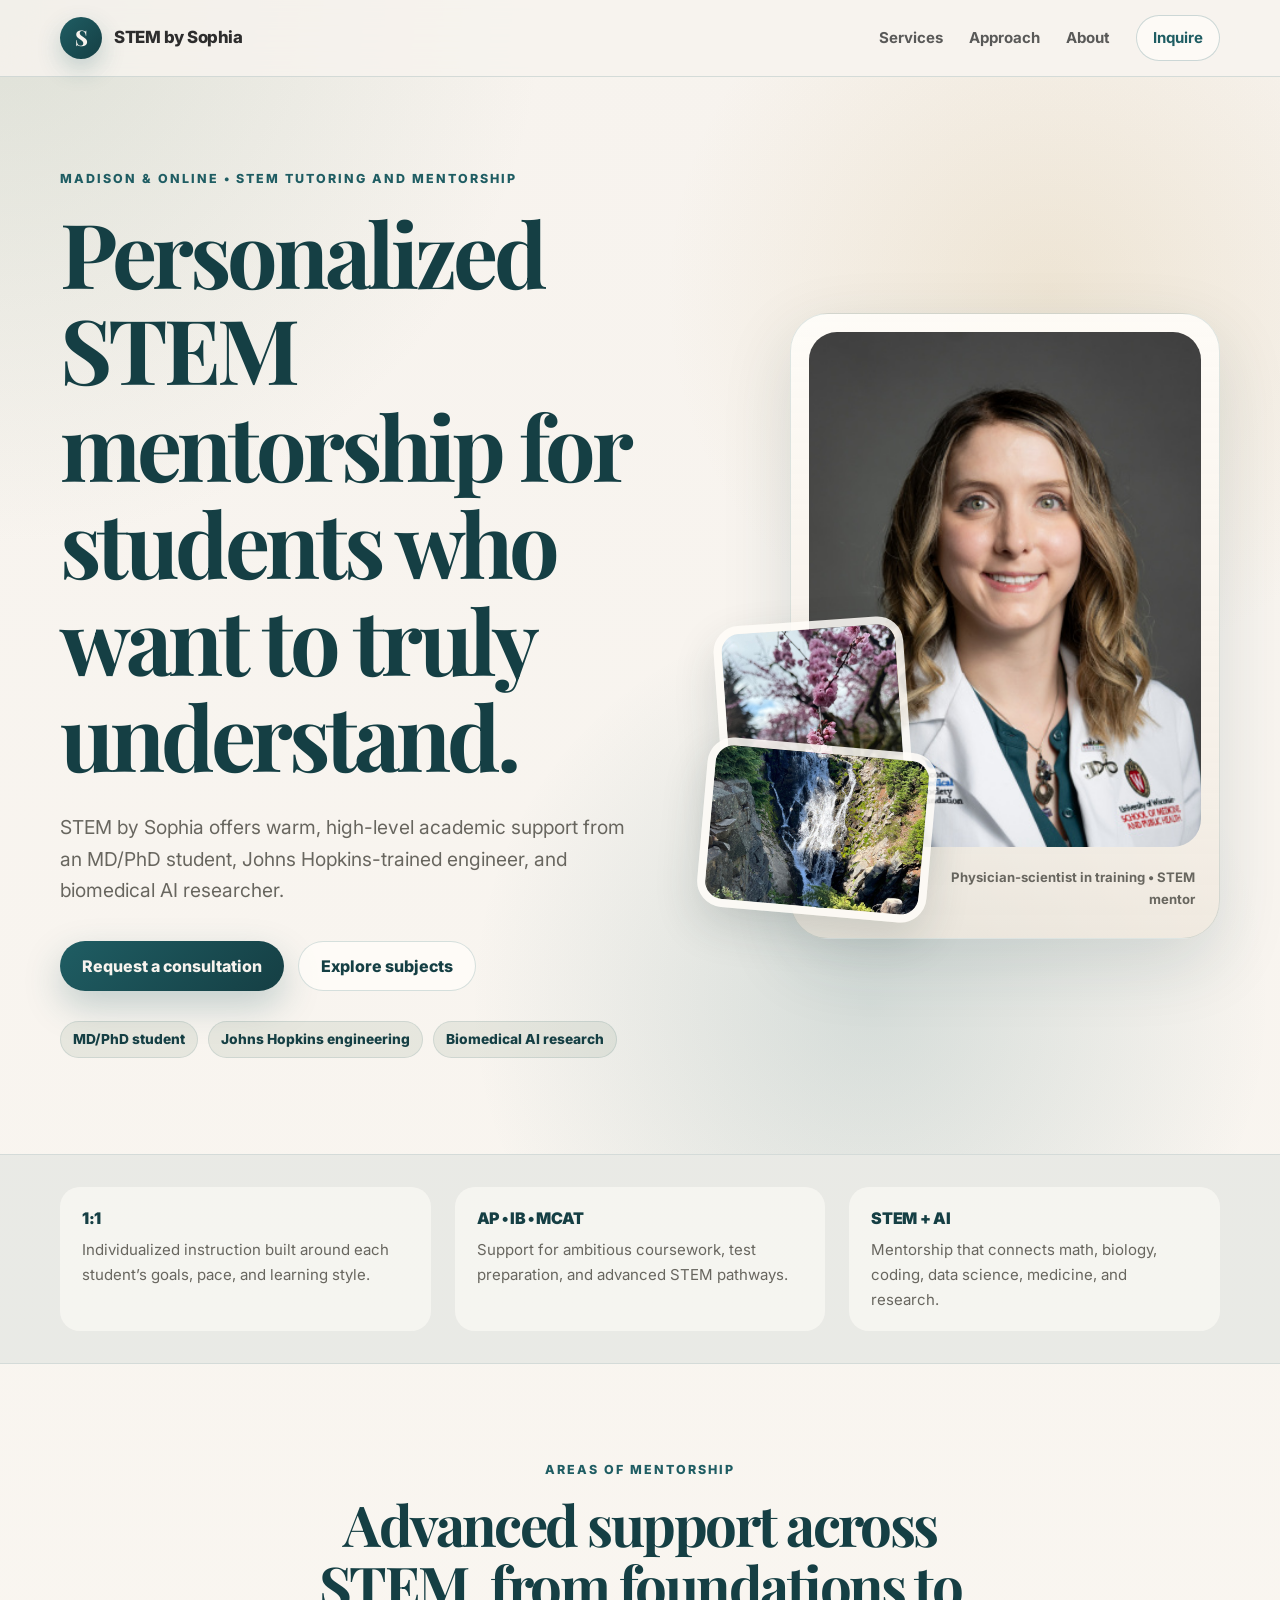
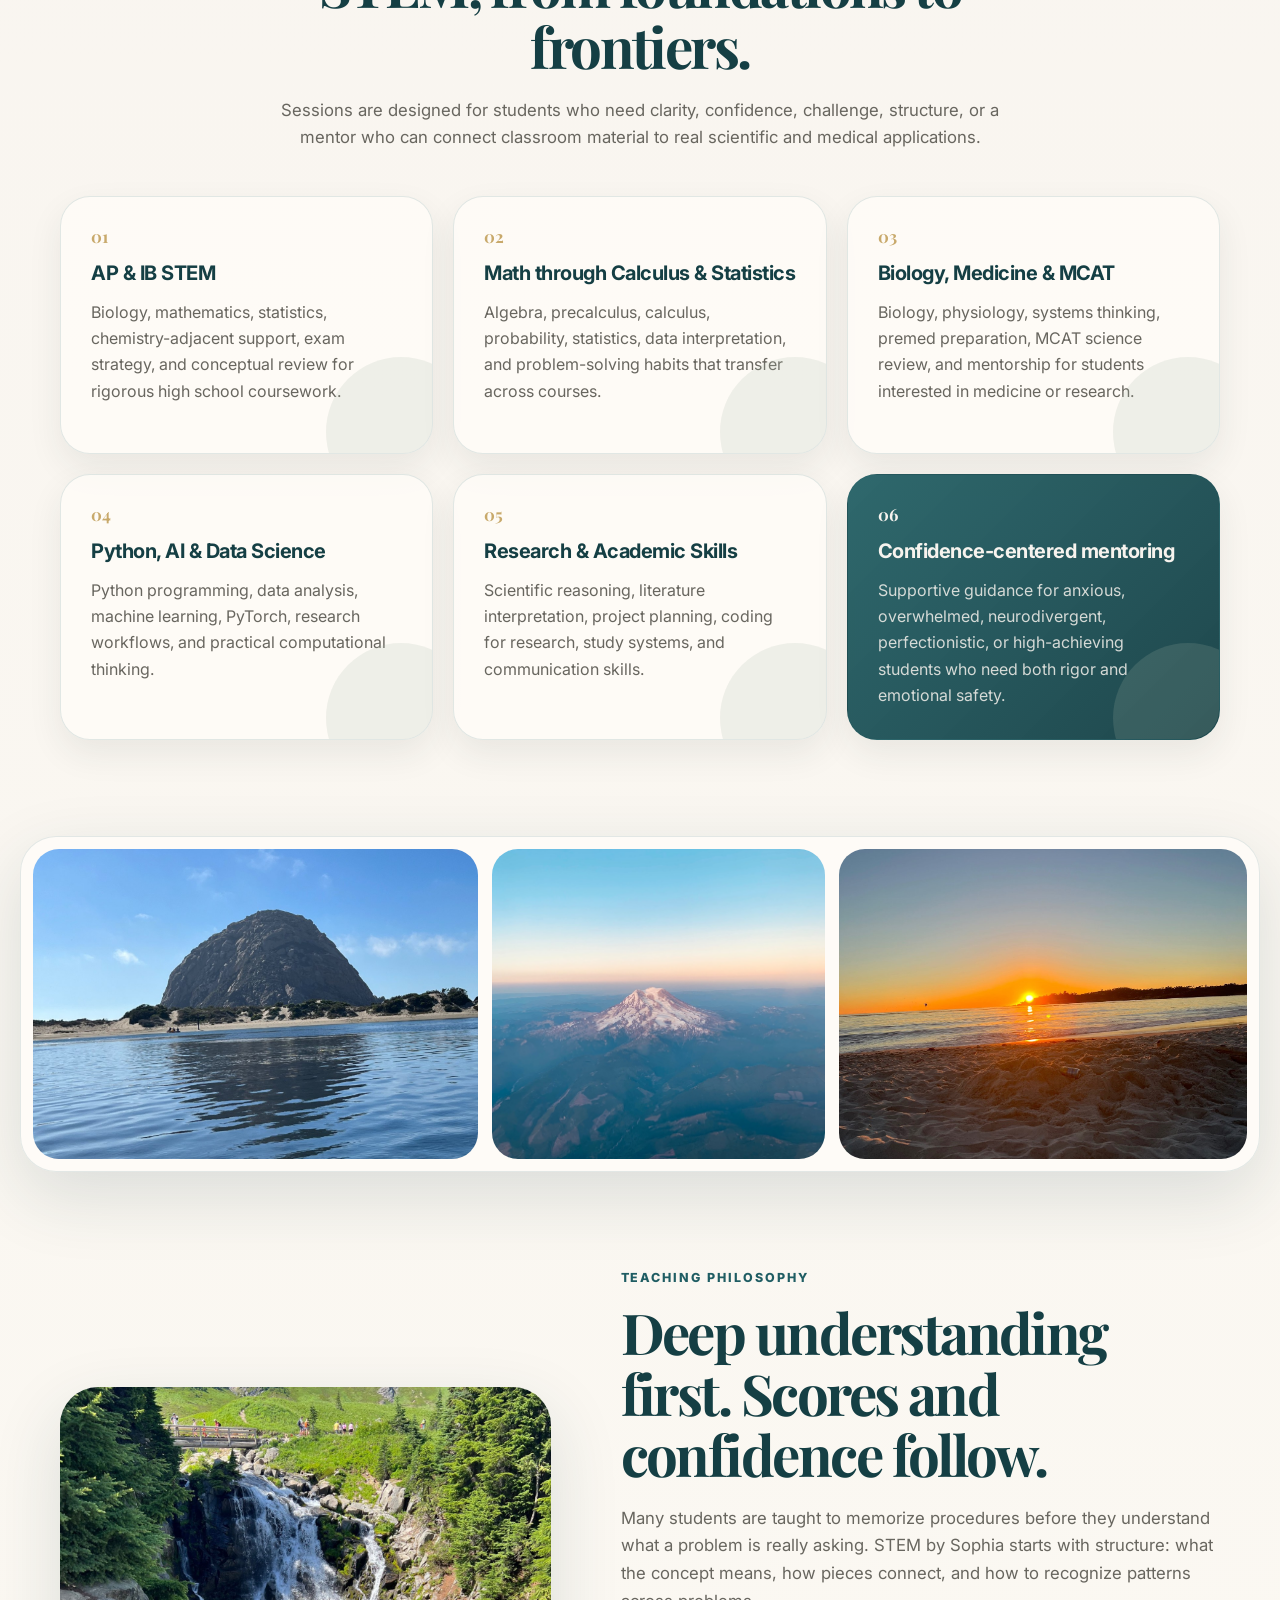
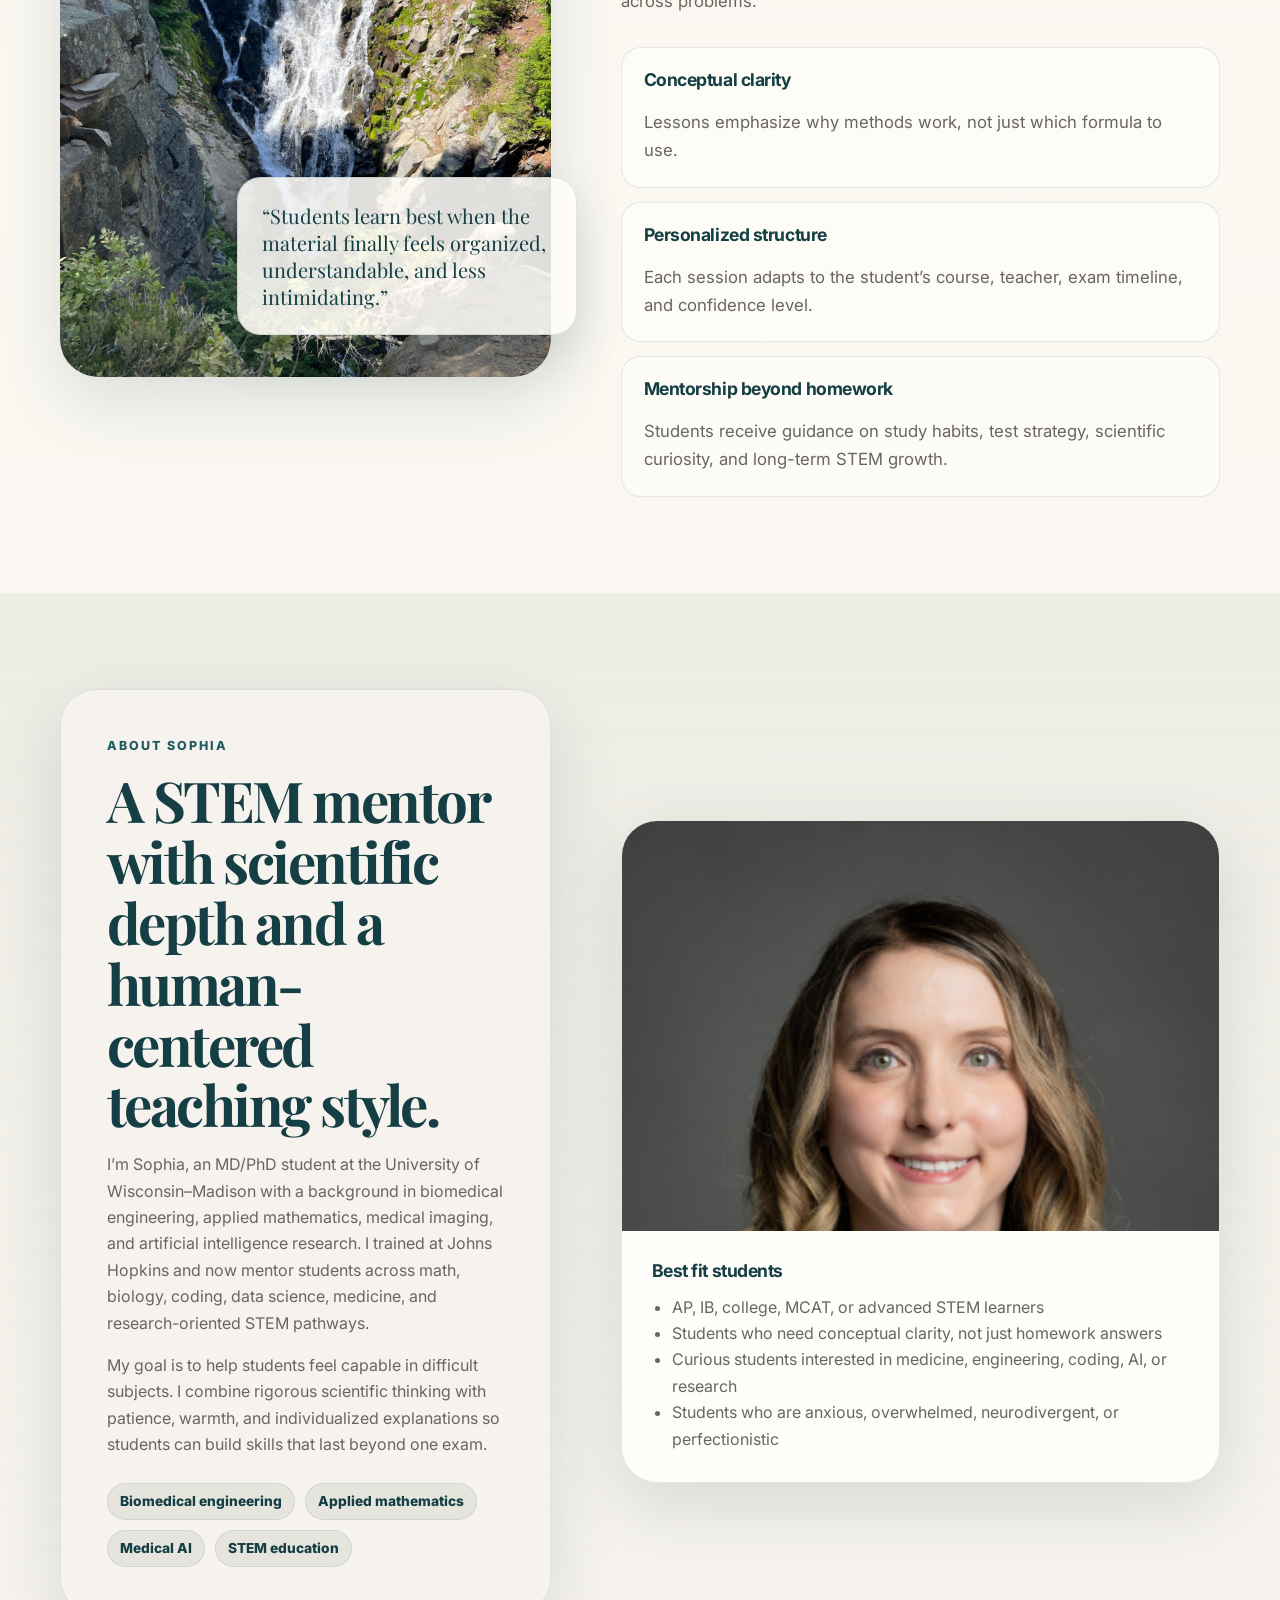
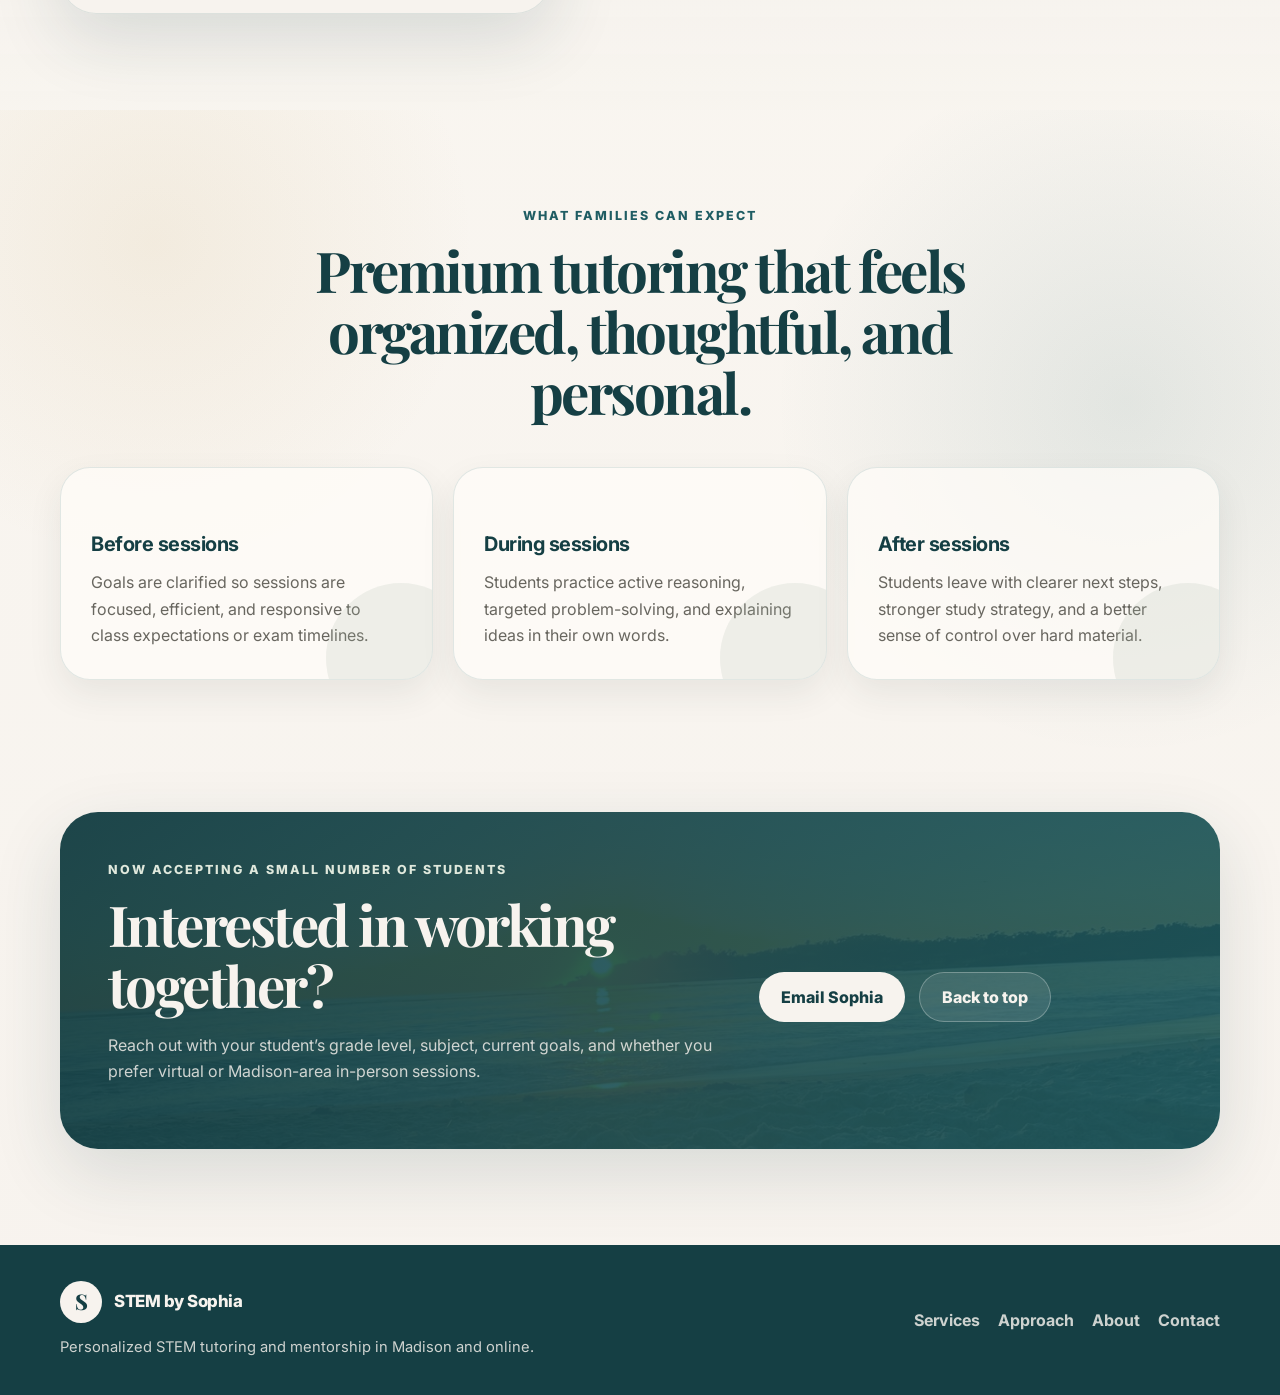
==== index.html @ 57b25c8a "Add new index and style.css" ====
<!DOCTYPE html>
<html lang="en">
<head>
  <meta charset="UTF-8" />
  <meta name="viewport" content="width=device-width, initial-scale=1.0" />
  <meta name="description" content="STEM by Sophia offers personalized STEM tutoring and mentorship in Madison and online from an MD/PhD student and biomedical AI researcher." />
  <meta name="keywords" content="STEM tutoring Madison, AP Biology tutor, AP Calculus tutor, IB tutor, MCAT tutor, Python tutor, AI tutoring, data science tutor, STEM mentorship" />
  <meta name="author" content="Sophia Doerr" />
  <meta property="og:title" content="STEM by Sophia | Personalized STEM Tutoring & Mentorship" />
  <meta property="og:description" content="Elite, warm, personalized STEM mentorship from an MD/PhD student and biomedical AI researcher." />
  <meta property="og:type" content="website" />
  <meta property="og:image" content="images/sophia-whitecoat.jpg" />
  <title>STEM by Sophia | Personalized STEM Tutoring & Mentorship</title>
  <link rel="preconnect" href="https://fonts.googleapis.com">
  <link rel="preconnect" href="https://fonts.gstatic.com" crossorigin>
  <link href="https://fonts.googleapis.com/css2?family=Inter:wght@400;500;600;700;800&family=Playfair+Display:wght@600;700&display=swap" rel="stylesheet">
  <link rel="stylesheet" href="style.css" />
</head>
<body>
  <header class="site-header" id="top">
    <nav class="nav container" aria-label="Primary navigation">
      <a class="brand" href="#top" aria-label="STEM by Sophia home">
        <span class="brand-mark">S</span>
        <span class="brand-text">STEM by Sophia</span>
      </a>
      <div class="nav-links">
        <a href="#mentorship">Services</a>
        <a href="#approach">Approach</a>
        <a href="#about">About</a>
        <a href="#contact" class="nav-cta">Inquire</a>
      </div>
    </nav>
  </header>

  <main>
    <section class="hero section-padding">
      <div class="hero-bg" aria-hidden="true"></div>
      <div class="container hero-grid">
        <div class="hero-copy">
          <p class="eyebrow">Madison & Online • STEM tutoring and mentorship</p>
          <h1>Personalized STEM mentorship for students who want to truly understand.</h1>
          <p class="hero-lede">
            STEM by Sophia offers warm, high-level academic support from an MD/PhD student, Johns Hopkins-trained engineer, and biomedical AI researcher.
          </p>
          <div class="hero-actions">
            <a class="button button-primary" href="#contact">Request a consultation</a>
            <a class="button button-secondary" href="#mentorship">Explore subjects</a>
          </div>
          <div class="credential-strip" aria-label="Key credentials">
            <span>MD/PhD student</span>
            <span>Johns Hopkins engineering</span>
            <span>Biomedical AI research</span>
          </div>
        </div>

        <div class="hero-visual" aria-label="Sophia Doerr professional portrait and nature imagery">
          <div class="portrait-card">
            <img src="images/sophia-whitecoat.jpg" alt="Sophia Doerr in a white coat" class="portrait" />
            <div class="portrait-caption">
              <strong>Sophia Doerr</strong>
              <span>Physician-scientist in training • STEM mentor</span>
            </div>
          </div>
          <div class="floating-photo photo-one">
            <img src="images/nature-cherry-blossom.jpg" alt="Cherry blossoms against a soft sky" />
          </div>
          <div class="floating-photo photo-two">
            <img src="images/nature-waterfall.jpg" alt="A waterfall in a green landscape" />
          </div>
        </div>
      </div>
    </section>

    <section class="trust-bar">
      <div class="container trust-grid">
        <div>
          <span class="trust-number">1:1</span>
          <p>Individualized instruction built around each student’s goals, pace, and learning style.</p>
        </div>
        <div>
          <span class="trust-number">AP • IB • MCAT</span>
          <p>Support for ambitious coursework, test preparation, and advanced STEM pathways.</p>
        </div>
        <div>
          <span class="trust-number">STEM + AI</span>
          <p>Mentorship that connects math, biology, coding, data science, medicine, and research.</p>
        </div>
      </div>
    </section>

    <section class="section-padding" id="mentorship">
      <div class="container">
        <div class="section-heading centered">
          <p class="eyebrow">Areas of mentorship</p>
          <h2>Advanced support across STEM, from foundations to frontiers.</h2>
          <p>
            Sessions are designed for students who need clarity, confidence, challenge, structure, or a mentor who can connect classroom material to real scientific and medical applications.
          </p>
        </div>

        <div class="card-grid services-grid">
          <article class="service-card">
            <span class="card-icon">01</span>
            <h3>AP & IB STEM</h3>
            <p>Biology, mathematics, statistics, chemistry-adjacent support, exam strategy, and conceptual review for rigorous high school coursework.</p>
          </article>
          <article class="service-card">
            <span class="card-icon">02</span>
            <h3>Math through Calculus & Statistics</h3>
            <p>Algebra, precalculus, calculus, probability, statistics, data interpretation, and problem-solving habits that transfer across courses.</p>
          </article>
          <article class="service-card">
            <span class="card-icon">03</span>
            <h3>Biology, Medicine & MCAT</h3>
            <p>Biology, physiology, systems thinking, premed preparation, MCAT science review, and mentorship for students interested in medicine or research.</p>
          </article>
          <article class="service-card">
            <span class="card-icon">04</span>
            <h3>Python, AI & Data Science</h3>
            <p>Python programming, data analysis, machine learning, PyTorch, research workflows, and practical computational thinking.</p>
          </article>
          <article class="service-card">
            <span class="card-icon">05</span>
            <h3>Research & Academic Skills</h3>
            <p>Scientific reasoning, literature interpretation, project planning, coding for research, study systems, and communication skills.</p>
          </article>
          <article class="service-card accent-card">
            <span class="card-icon">06</span>
            <h3>Confidence-centered mentoring</h3>
            <p>Supportive guidance for anxious, overwhelmed, neurodivergent, perfectionistic, or high-achieving students who need both rigor and emotional safety.</p>
          </article>
        </div>
      </div>
    </section>

    <section class="image-band" aria-label="Nature photography by Sophia">
      <img src="images/nature-morro-rock.jpg" alt="Morro Rock and coastline" />
      <img src="images/nature-rainier-aerial.jpg" alt="Aerial view of Mount Rainier" />
      <img src="images/nature-beach-sunset.jpg" alt="Beach sunset with waves" />
    </section>

    <section class="section-padding approach-section" id="approach">
      <div class="container split-grid">
        <div class="media-panel">
          <img src="images/nature-waterfall.jpg" alt="Waterfall surrounded by greenery" />
          <div class="quote-card">
            <p>“Students learn best when the material finally feels organized, understandable, and less intimidating.”</p>
          </div>
        </div>

        <div class="section-heading">
          <p class="eyebrow">Teaching philosophy</p>
          <h2>Deep understanding first. Scores and confidence follow.</h2>
          <p>
            Many students are taught to memorize procedures before they understand what a problem is really asking. STEM by Sophia starts with structure: what the concept means, how pieces connect, and how to recognize patterns across problems.
          </p>
          <div class="feature-list">
            <div class="feature-item">
              <h3>Conceptual clarity</h3>
              <p>Lessons emphasize why methods work, not just which formula to use.</p>
            </div>
            <div class="feature-item">
              <h3>Personalized structure</h3>
              <p>Each session adapts to the student’s course, teacher, exam timeline, and confidence level.</p>
            </div>
            <div class="feature-item">
              <h3>Mentorship beyond homework</h3>
              <p>Students receive guidance on study habits, test strategy, scientific curiosity, and long-term STEM growth.</p>
            </div>
          </div>
        </div>
      </div>
    </section>

    <section class="section-padding about-section" id="about">
      <div class="container about-grid">
        <div class="about-copy">
          <p class="eyebrow">About Sophia</p>
          <h2>A STEM mentor with scientific depth and a human-centered teaching style.</h2>
          <p>
            I’m Sophia, an MD/PhD student at the University of Wisconsin–Madison with a background in biomedical engineering, applied mathematics, medical imaging, and artificial intelligence research. I trained at Johns Hopkins and now mentor students across math, biology, coding, data science, medicine, and research-oriented STEM pathways.
          </p>
          <p>
            My goal is to help students feel capable in difficult subjects. I combine rigorous scientific thinking with patience, warmth, and individualized explanations so students can build skills that last beyond one exam.
          </p>
          <div class="about-badges">
            <span>Biomedical engineering</span>
            <span>Applied mathematics</span>
            <span>Medical AI</span>
            <span>STEM education</span>
          </div>
        </div>
        <div class="about-card">
          <img src="images/sophia-whitecoat.jpg" alt="Sophia Doerr professional headshot" />
          <div class="about-card-content">
            <h3>Best fit students</h3>
            <ul>
              <li>AP, IB, college, MCAT, or advanced STEM learners</li>
              <li>Students who need conceptual clarity, not just homework answers</li>
              <li>Curious students interested in medicine, engineering, coding, AI, or research</li>
              <li>Students who are anxious, overwhelmed, neurodivergent, or perfectionistic</li>
            </ul>
          </div>
        </div>
      </div>
    </section>

    <section class="section-padding testimonials-section">
      <div class="container">
        <div class="section-heading centered">
          <p class="eyebrow">What families can expect</p>
          <h2>Premium tutoring that feels organized, thoughtful, and personal.</h2>
        </div>
        <div class="expectation-grid">
          <div class="expectation-card">
            <h3>Before sessions</h3>
            <p>Goals are clarified so sessions are focused, efficient, and responsive to class expectations or exam timelines.</p>
          </div>
          <div class="expectation-card">
            <h3>During sessions</h3>
            <p>Students practice active reasoning, targeted problem-solving, and explaining ideas in their own words.</p>
          </div>
          <div class="expectation-card">
            <h3>After sessions</h3>
            <p>Students leave with clearer next steps, stronger study strategy, and a better sense of control over hard material.</p>
          </div>
        </div>
      </div>
    </section>

    <section class="cta-section" id="contact">
      <div class="container cta-card">
        <div>
          <p class="eyebrow">Now accepting a small number of students</p>
          <h2>Interested in working together?</h2>
          <p>
            Reach out with your student’s grade level, subject, current goals, and whether you prefer virtual or Madison-area in-person sessions.
          </p>
        </div>
        <div class="cta-actions">
          <a class="button button-primary" href="mailto:sophia@doerr.us?subject=Tutoring%20Inquiry%20for%20STEM%20by%20Sophia&body=Hi%20Sophia%2C%0A%0AI%27m%20interested%20in%20tutoring%20or%20mentorship.%20Here%20is%20some%20information%20about%20the%20student%3A%0A%0AGrade%20level%3A%0ASubjects%3A%0AGoals%3A%0AVirtual%20or%20in-person%3A%0A%0AThank%20you!">Email Sophia</a>
          <a class="button button-secondary" href="#top">Back to top</a>
        </div>
      </div>
    </section>
  </main>

  <footer class="site-footer">
    <div class="container footer-grid">
      <div>
        <a class="brand footer-brand" href="#top">
          <span class="brand-mark">S</span>
          <span class="brand-text">STEM by Sophia</span>
        </a>
        <p>Personalized STEM tutoring and mentorship in Madison and online.</p>
      </div>
      <div class="footer-links">
        <a href="#mentorship">Services</a>
        <a href="#approach">Approach</a>
        <a href="#about">About</a>
        <a href="mailto:sophia@doerr.us">Contact</a>
      </div>
    </div>
  </footer>
</body>
</html>
---- style.css ----
:root {
  --cream: #f7f3ee;
  --cream-deep: #efe7dc;
  --teal: #1f5d63;
  --teal-dark: #153f44;
  --sage: #a7b8a5;
  --sage-light: #dfe8dc;
  --gold: #c8a96b;
  --charcoal: #2d2d2d;
  --muted: #68665f;
  --white: #fffdf9;
  --line: rgba(31, 93, 99, 0.16);
  --shadow: 0 24px 70px rgba(31, 64, 68, 0.14);
  --radius-lg: 30px;
  --radius-md: 20px;
  --radius-sm: 14px;
  --container: 1160px;
}

* {
  box-sizing: border-box;
}

html {
  scroll-behavior: smooth;
}

body {
  margin: 0;
  font-family: "Inter", system-ui, -apple-system, BlinkMacSystemFont, "Segoe UI", sans-serif;
  color: var(--charcoal);
  background:
    radial-gradient(circle at top left, rgba(167, 184, 165, 0.32), transparent 34rem),
    linear-gradient(180deg, var(--cream) 0%, #fbf8f2 54%, var(--cream) 100%);
  line-height: 1.65;
}

img {
  display: block;
  max-width: 100%;
}

a {
  color: inherit;
  text-decoration: none;
}

.container {
  width: min(var(--container), calc(100% - 40px));
  margin: 0 auto;
}

.section-padding {
  padding: 96px 0;
}

.site-header {
  position: sticky;
  top: 0;
  z-index: 100;
  backdrop-filter: blur(18px);
  background: rgba(247, 243, 238, 0.82);
  border-bottom: 1px solid var(--line);
}

.nav {
  display: flex;
  align-items: center;
  justify-content: space-between;
  min-height: 76px;
  gap: 24px;
}

.brand {
  display: inline-flex;
  align-items: center;
  gap: 12px;
  font-weight: 800;
  letter-spacing: -0.03em;
}

.brand-mark {
  display: grid;
  place-items: center;
  width: 42px;
  height: 42px;
  border-radius: 50%;
  color: var(--cream);
  background: linear-gradient(135deg, var(--teal), var(--teal-dark));
  font-family: "Playfair Display", serif;
  font-size: 1.35rem;
  box-shadow: 0 10px 24px rgba(31, 93, 99, 0.24);
}

.brand-text {
  font-size: 1.05rem;
}

.nav-links {
  display: flex;
  align-items: center;
  gap: 26px;
  font-weight: 700;
  font-size: 0.94rem;
  color: rgba(45, 45, 45, 0.78);
}

.nav-links a {
  transition: color 180ms ease, transform 180ms ease;
}

.nav-links a:hover {
  color: var(--teal);
  transform: translateY(-1px);
}

.nav-cta {
  padding: 10px 16px;
  border: 1px solid rgba(31, 93, 99, 0.22);
  border-radius: 999px;
  color: var(--teal) !important;
  background: rgba(255, 253, 249, 0.72);
}

.hero {
  position: relative;
  overflow: hidden;
  padding-top: 92px;
}

.hero-bg {
  position: absolute;
  inset: 0;
  pointer-events: none;
  background:
    radial-gradient(circle at 82% 20%, rgba(200, 169, 107, 0.20), transparent 24rem),
    radial-gradient(circle at 68% 86%, rgba(31, 93, 99, 0.16), transparent 25rem);
}

.hero-grid {
  position: relative;
  display: grid;
  grid-template-columns: minmax(0, 1.08fr) minmax(380px, 0.92fr);
  align-items: center;
  gap: 72px;
}

.eyebrow {
  margin: 0 0 14px;
  color: var(--teal);
  font-size: 0.78rem;
  font-weight: 800;
  letter-spacing: 0.16em;
  text-transform: uppercase;
}

h1,
h2,
h3 {
  margin: 0;
  line-height: 1.08;
}

h1,
h2 {
  font-family: "Playfair Display", Georgia, serif;
  color: var(--teal-dark);
  letter-spacing: -0.045em;
}

h1 {
  max-width: 780px;
  font-size: clamp(3rem, 7vw, 6.5rem);
}

h2 {
  font-size: clamp(2.2rem, 4.4vw, 4.2rem);
}

h3 {
  font-size: 1.1rem;
  color: var(--teal-dark);
  letter-spacing: -0.025em;
}

.hero-lede {
  max-width: 680px;
  margin: 28px 0 0;
  color: var(--muted);
  font-size: clamp(1.08rem, 1.5vw, 1.28rem);
}

.hero-actions,
.cta-actions {
  display: flex;
  flex-wrap: wrap;
  align-items: center;
  gap: 14px;
  margin-top: 34px;
}

.button {
  display: inline-flex;
  align-items: center;
  justify-content: center;
  min-height: 50px;
  padding: 0 22px;
  border-radius: 999px;
  font-weight: 800;
  transition: transform 180ms ease, box-shadow 180ms ease, background-color 180ms ease;
}

.button:hover {
  transform: translateY(-2px);
}

.button-primary {
  color: var(--cream);
  background: linear-gradient(135deg, var(--teal), var(--teal-dark));
  box-shadow: 0 15px 36px rgba(31, 93, 99, 0.25);
}

.button-secondary {
  color: var(--teal-dark);
  background: rgba(255, 253, 249, 0.78);
  border: 1px solid rgba(31, 93, 99, 0.18);
}

.credential-strip {
  display: flex;
  flex-wrap: wrap;
  gap: 10px;
  margin-top: 30px;
}

.credential-strip span,
.about-badges span {
  display: inline-flex;
  align-items: center;
  min-height: 34px;
  padding: 6px 12px;
  border-radius: 999px;
  color: var(--teal-dark);
  background: rgba(167, 184, 165, 0.22);
  border: 1px solid rgba(31, 93, 99, 0.12);
  font-size: 0.86rem;
  font-weight: 800;
}

.hero-visual {
  position: relative;
  min-height: 640px;
}

.portrait-card {
  position: absolute;
  right: 0;
  top: 20px;
  width: min(430px, 100%);
  padding: 18px;
  border-radius: 38px;
  background: linear-gradient(180deg, rgba(255, 253, 249, 0.9), rgba(239, 231, 220, 0.74));
  border: 1px solid rgba(31, 93, 99, 0.14);
  box-shadow: var(--shadow);
}

.portrait {
  width: 100%;
  aspect-ratio: 4 / 5.25;
  object-fit: cover;
  object-position: center top;
  border-radius: 28px;
  filter: saturate(0.96) contrast(1.02);
}

.portrait-caption {
  display: flex;
  align-items: baseline;
  justify-content: space-between;
  gap: 12px;
  padding: 16px 6px 4px;
}

.portrait-caption strong {
  color: var(--teal-dark);
  font-size: 1rem;
}

.portrait-caption span {
  color: var(--muted);
  text-align: right;
  font-size: 0.82rem;
  font-weight: 700;
}

.floating-photo {
  position: absolute;
  overflow: hidden;
  border-radius: 26px;
  border: 8px solid rgba(255, 253, 249, 0.86);
  box-shadow: 0 18px 44px rgba(35, 56, 54, 0.16);
}

.floating-photo img {
  width: 100%;
  height: 100%;
  object-fit: cover;
}

.photo-one {
  left: 0;
  bottom: 72px;
  width: 190px;
  height: 240px;
  transform: rotate(-4deg);
}

.photo-two {
  right: 288px;
  bottom: 18px;
  width: 230px;
  height: 170px;
  transform: rotate(5deg);
}

.trust-bar {
  padding: 32px 0;
  background: rgba(31, 93, 99, 0.07);
  border-block: 1px solid rgba(31, 93, 99, 0.10);
}

.trust-grid {
  display: grid;
  grid-template-columns: repeat(3, 1fr);
  gap: 24px;
}

.trust-grid div {
  padding: 18px 22px;
  border-radius: var(--radius-md);
  background: rgba(255, 253, 249, 0.58);
}

.trust-number {
  display: block;
  margin-bottom: 7px;
  color: var(--teal-dark);
  font-weight: 900;
  letter-spacing: -0.02em;
}

.trust-grid p {
  margin: 0;
  color: var(--muted);
  font-size: 0.94rem;
}

.section-heading {
  max-width: 720px;
}

.section-heading.centered {
  margin: 0 auto 44px;
  text-align: center;
}

.section-heading p:not(.eyebrow) {
  margin: 20px 0 0;
  color: var(--muted);
  font-size: 1.05rem;
}

.card-grid {
  display: grid;
  gap: 20px;
}

.services-grid {
  grid-template-columns: repeat(3, 1fr);
}

.service-card,
.expectation-card {
  position: relative;
  min-height: 258px;
  padding: 30px;
  border-radius: var(--radius-lg);
  background: rgba(255, 253, 249, 0.72);
  border: 1px solid rgba(31, 93, 99, 0.13);
  box-shadow: 0 14px 34px rgba(35, 56, 54, 0.08);
  overflow: hidden;
}

.service-card::after,
.expectation-card::after {
  content: "";
  position: absolute;
  right: -44px;
  bottom: -54px;
  width: 150px;
  height: 150px;
  border-radius: 999px;
  background: rgba(167, 184, 165, 0.18);
}

.service-card h3,
.expectation-card h3 {
  margin-top: 36px;
  font-size: 1.25rem;
}

.service-card p,
.expectation-card p {
  position: relative;
  margin: 14px 0 0;
  color: var(--muted);
}

.card-icon {
  position: absolute;
  top: 26px;
  left: 30px;
  color: var(--gold);
  font-family: "Playfair Display", serif;
  font-size: 1.05rem;
  font-weight: 700;
}

.accent-card {
  background: linear-gradient(135deg, rgba(31, 93, 99, 0.93), rgba(21, 63, 68, 0.96));
}

.accent-card h3,
.accent-card p,
.accent-card .card-icon {
  color: var(--cream);
}

.accent-card p {
  opacity: 0.84;
}

.image-band {
  display: grid;
  grid-template-columns: 1.2fr 0.9fr 1.1fr;
  gap: 14px;
  width: min(1240px, calc(100% - 40px));
  margin: 0 auto;
  padding: 12px;
  border-radius: 36px;
  background: rgba(255, 253, 249, 0.74);
  border: 1px solid rgba(31, 93, 99, 0.12);
  box-shadow: var(--shadow);
}

.image-band img {
  width: 100%;
  height: 310px;
  object-fit: cover;
  border-radius: 26px;
}

.approach-section {
  position: relative;
}

.split-grid,
.about-grid {
  display: grid;
  grid-template-columns: 0.9fr 1.1fr;
  gap: 70px;
  align-items: center;
}

.media-panel {
  position: relative;
}

.media-panel > img {
  width: 100%;
  height: 590px;
  object-fit: cover;
  border-radius: 38px;
  box-shadow: var(--shadow);
}

.quote-card {
  position: absolute;
  right: -26px;
  bottom: 42px;
  max-width: 340px;
  padding: 24px;
  border-radius: 24px;
  color: var(--teal-dark);
  background: rgba(255, 253, 249, 0.88);
  border: 1px solid rgba(31, 93, 99, 0.14);
  box-shadow: 0 20px 48px rgba(31, 64, 68, 0.16);
}

.quote-card p {
  margin: 0;
  font-family: "Playfair Display", serif;
  font-size: 1.25rem;
  line-height: 1.35;
}

.feature-list {
  display: grid;
  gap: 14px;
  margin-top: 32px;
}

.feature-item {
  padding: 22px;
  border-radius: var(--radius-md);
  background: rgba(255, 253, 249, 0.64);
  border: 1px solid rgba(31, 93, 99, 0.12);
}

.feature-item p {
  margin: 8px 0 0;
  color: var(--muted);
}

.about-section {
  background:
    linear-gradient(180deg, rgba(167, 184, 165, 0.16), rgba(247, 243, 238, 0.28)),
    url("images/nature-cherry-blossom.jpg") center / cover fixed;
  background-blend-mode: screen;
}

.about-copy {
  padding: 46px;
  border-radius: 36px;
  background: rgba(247, 243, 238, 0.86);
  border: 1px solid rgba(31, 93, 99, 0.12);
  box-shadow: var(--shadow);
}

.about-copy p:not(.eyebrow) {
  color: var(--muted);
}

.about-badges {
  display: flex;
  flex-wrap: wrap;
  gap: 10px;
  margin-top: 26px;
}

.about-card {
  overflow: hidden;
  border-radius: 36px;
  background: var(--white);
  border: 1px solid rgba(31, 93, 99, 0.12);
  box-shadow: var(--shadow);
}

.about-card img {
  width: 100%;
  height: 410px;
  object-fit: cover;
  object-position: center top;
}

.about-card-content {
  padding: 30px;
}

.about-card-content ul {
  padding-left: 20px;
  margin: 14px 0 0;
  color: var(--muted);
}

.testimonials-section {
  background:
    radial-gradient(circle at 12% 20%, rgba(200, 169, 107, 0.13), transparent 20rem),
    radial-gradient(circle at 88% 44%, rgba(31, 93, 99, 0.10), transparent 22rem);
}

.expectation-grid {
  display: grid;
  grid-template-columns: repeat(3, 1fr);
  gap: 20px;
}

.expectation-card {
  min-height: 210px;
}

.cta-section {
  padding: 36px 0 96px;
}

.cta-card {
  display: grid;
  grid-template-columns: 1.2fr 0.8fr;
  gap: 32px;
  align-items: center;
  padding: 48px;
  border-radius: 38px;
  color: var(--cream);
  background:
    linear-gradient(135deg, rgba(21, 63, 68, 0.94), rgba(31, 93, 99, 0.88)),
    url("images/nature-beach-sunset.jpg") center / cover;
  box-shadow: var(--shadow);
}

.cta-card h2 {
  color: var(--cream);
}

.cta-card p {
  max-width: 760px;
  color: rgba(247, 243, 238, 0.82);
}

.cta-card .eyebrow {
  color: var(--sage-light);
}

.cta-card .button-primary {
  color: var(--teal-dark);
  background: var(--cream);
  box-shadow: none;
}

.cta-card .button-secondary {
  color: var(--cream);
  background: rgba(255, 253, 249, 0.10);
  border-color: rgba(255, 253, 249, 0.28);
}

.site-footer {
  padding: 36px 0;
  background: var(--teal-dark);
  color: rgba(247, 243, 238, 0.82);
}

.footer-grid {
  display: flex;
  align-items: center;
  justify-content: space-between;
  gap: 24px;
}

.footer-brand .brand-mark {
  background: var(--cream);
  color: var(--teal-dark);
  box-shadow: none;
}

.footer-brand .brand-text {
  color: var(--cream);
}

.site-footer p {
  margin: 12px 0 0;
  font-size: 0.92rem;
}

.footer-links {
  display: flex;
  flex-wrap: wrap;
  gap: 18px;
  font-weight: 700;
}

.footer-links a:hover {
  color: var(--cream);
}

@media (max-width: 980px) {
  .nav {
    min-height: auto;
    padding: 16px 0;
    align-items: flex-start;
  }

  .nav-links {
    display: none;
  }

  .hero-grid,
  .split-grid,
  .about-grid,
  .cta-card {
    grid-template-columns: 1fr;
  }

  .hero-visual {
    min-height: 560px;
  }

  .portrait-card {
    left: 50%;
    right: auto;
    transform: translateX(-50%);
  }

  .photo-one {
    left: 4%;
  }

  .photo-two {
    right: 4%;
  }

  .services-grid,
  .trust-grid,
  .expectation-grid {
    grid-template-columns: 1fr;
  }

  .image-band {
    grid-template-columns: 1fr;
  }

  .image-band img {
    height: 240px;
  }

  .quote-card {
    right: 18px;
  }
}

@media (max-width: 640px) {
  .container {
    width: min(100% - 28px, var(--container));
  }

  .section-padding {
    padding: 68px 0;
  }

  .hero {
    padding-top: 66px;
  }

  h1 {
    font-size: clamp(2.7rem, 16vw, 4.2rem);
  }

  h2 {
    font-size: 2.15rem;
  }

  .hero-actions,
  .cta-actions {
    align-items: stretch;
    flex-direction: column;
  }

  .button {
    width: 100%;
  }

  .hero-visual {
    min-height: 515px;
  }

  .portrait-card {
    width: 86%;
    padding: 12px;
    border-radius: 28px;
  }

  .portrait {
    border-radius: 22px;
  }

  .portrait-caption {
    align-items: flex-start;
    flex-direction: column;
  }

  .portrait-caption span {
    text-align: left;
  }

  .floating-photo {
    border-width: 5px;
  }

  .photo-one {
    width: 135px;
    height: 168px;
    bottom: 42px;
  }

  .photo-two {
    width: 154px;
    height: 118px;
    bottom: 0;
  }

  .service-card,
  .expectation-card,
  .about-copy,
  .cta-card {
    padding: 24px;
    border-radius: 26px;
  }

  .media-panel > img {
    height: 390px;
    border-radius: 28px;
  }

  .quote-card {
    position: relative;
    right: auto;
    bottom: auto;
    margin: -42px 16px 0;
  }

  .about-section {
    background-attachment: scroll;
  }

  .footer-grid {
    align-items: flex-start;
    flex-direction: column;
  }
}
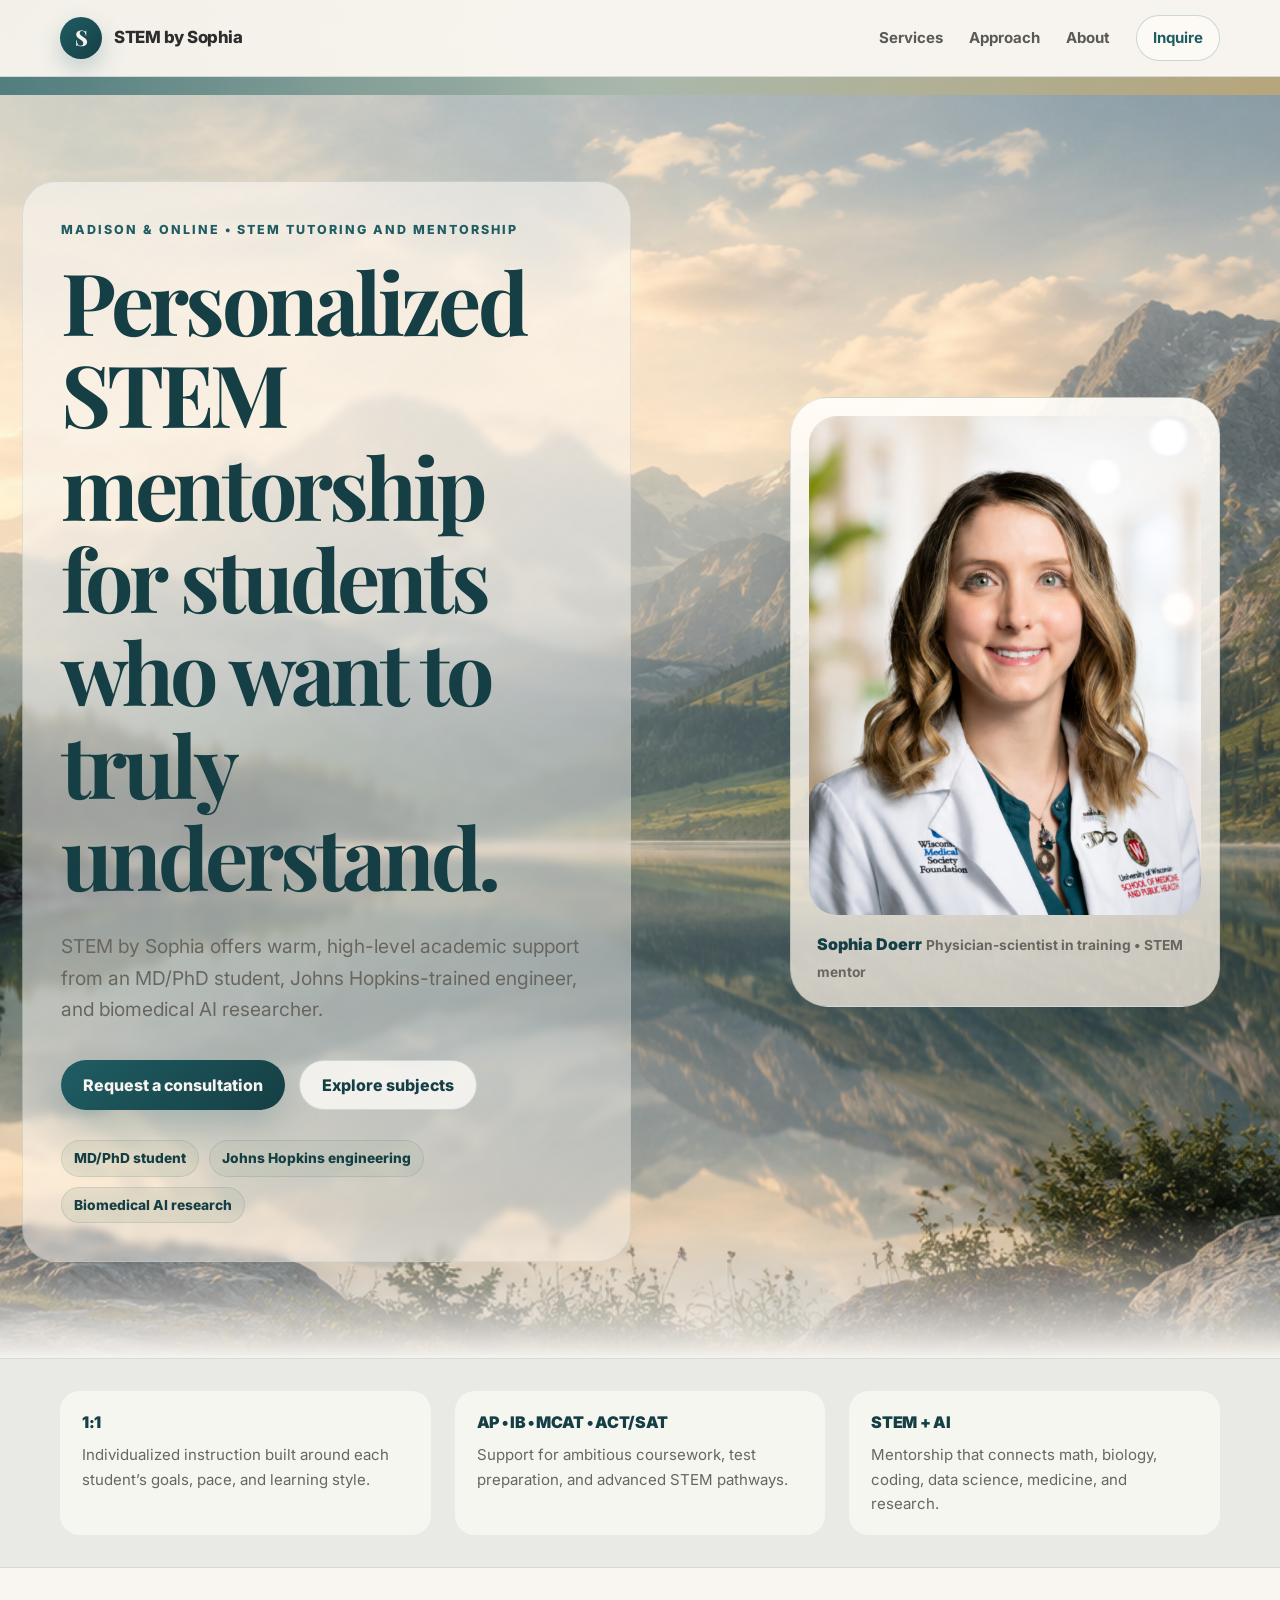
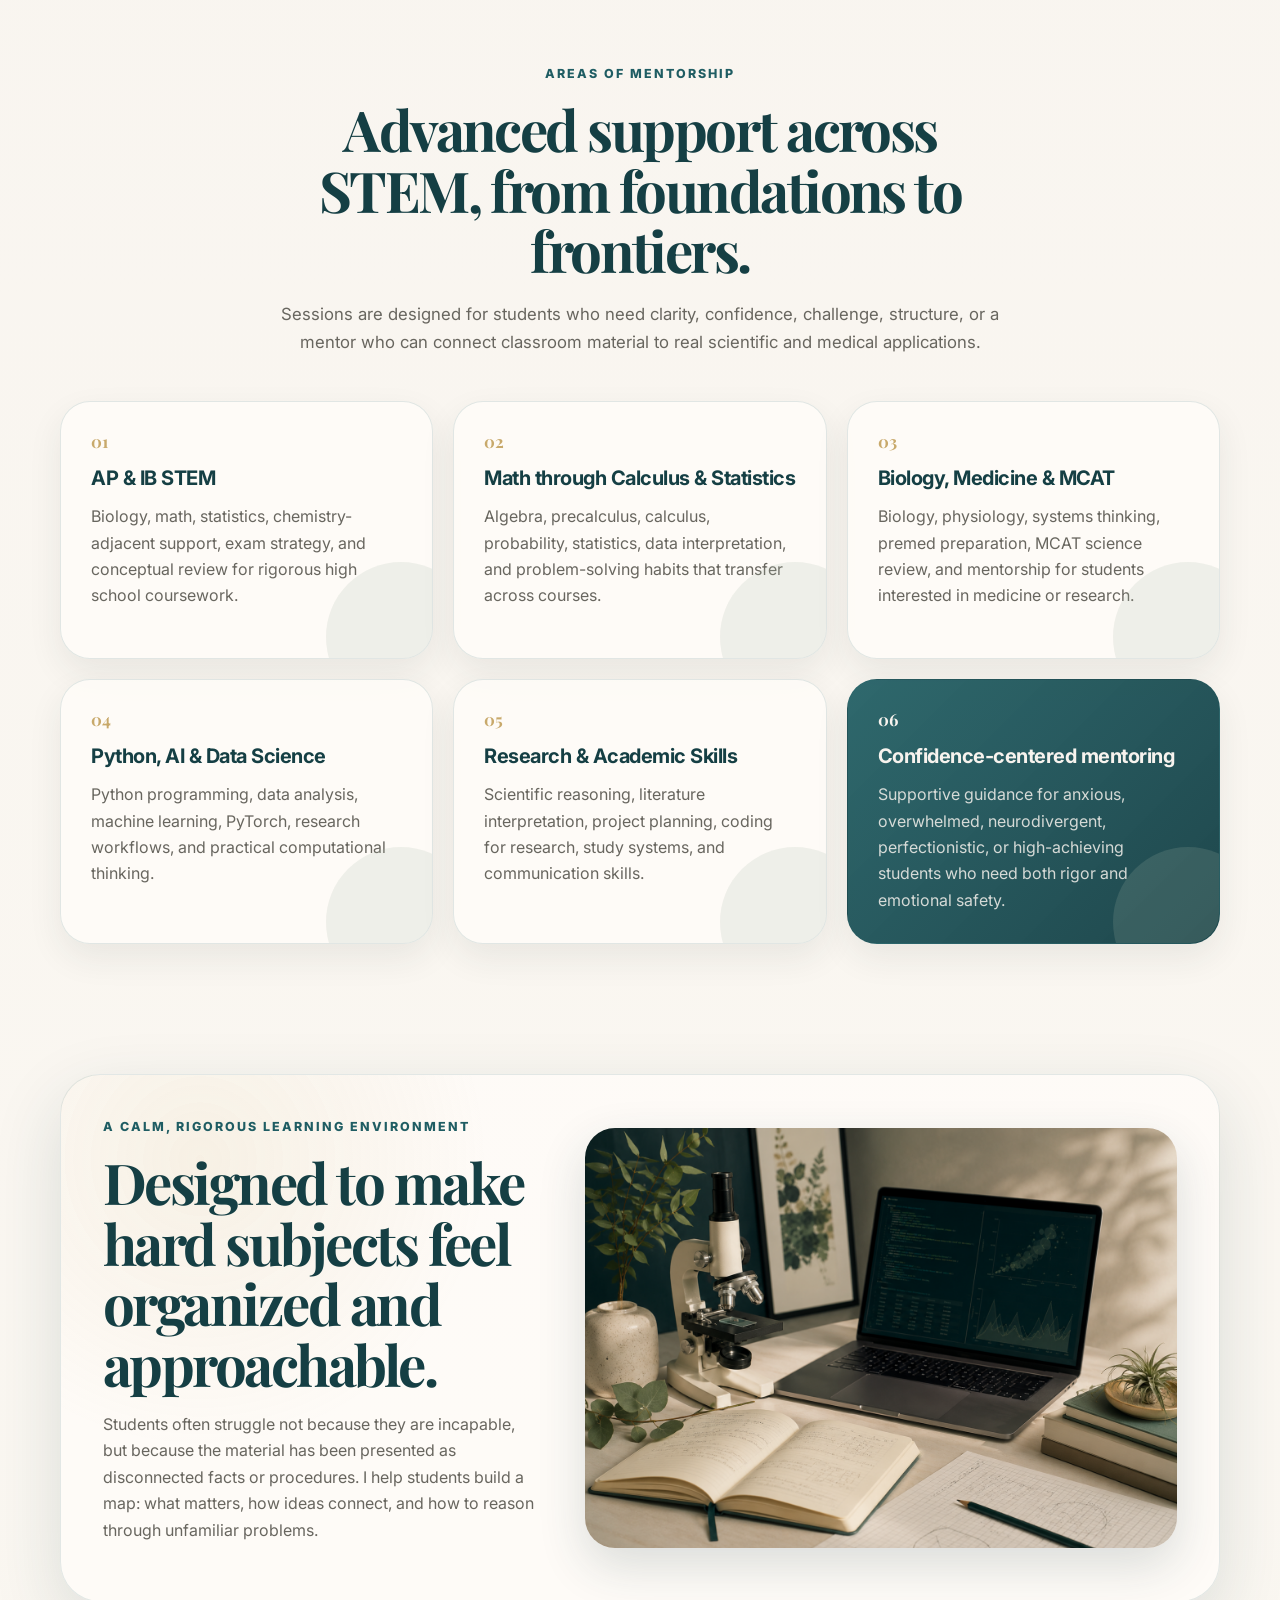
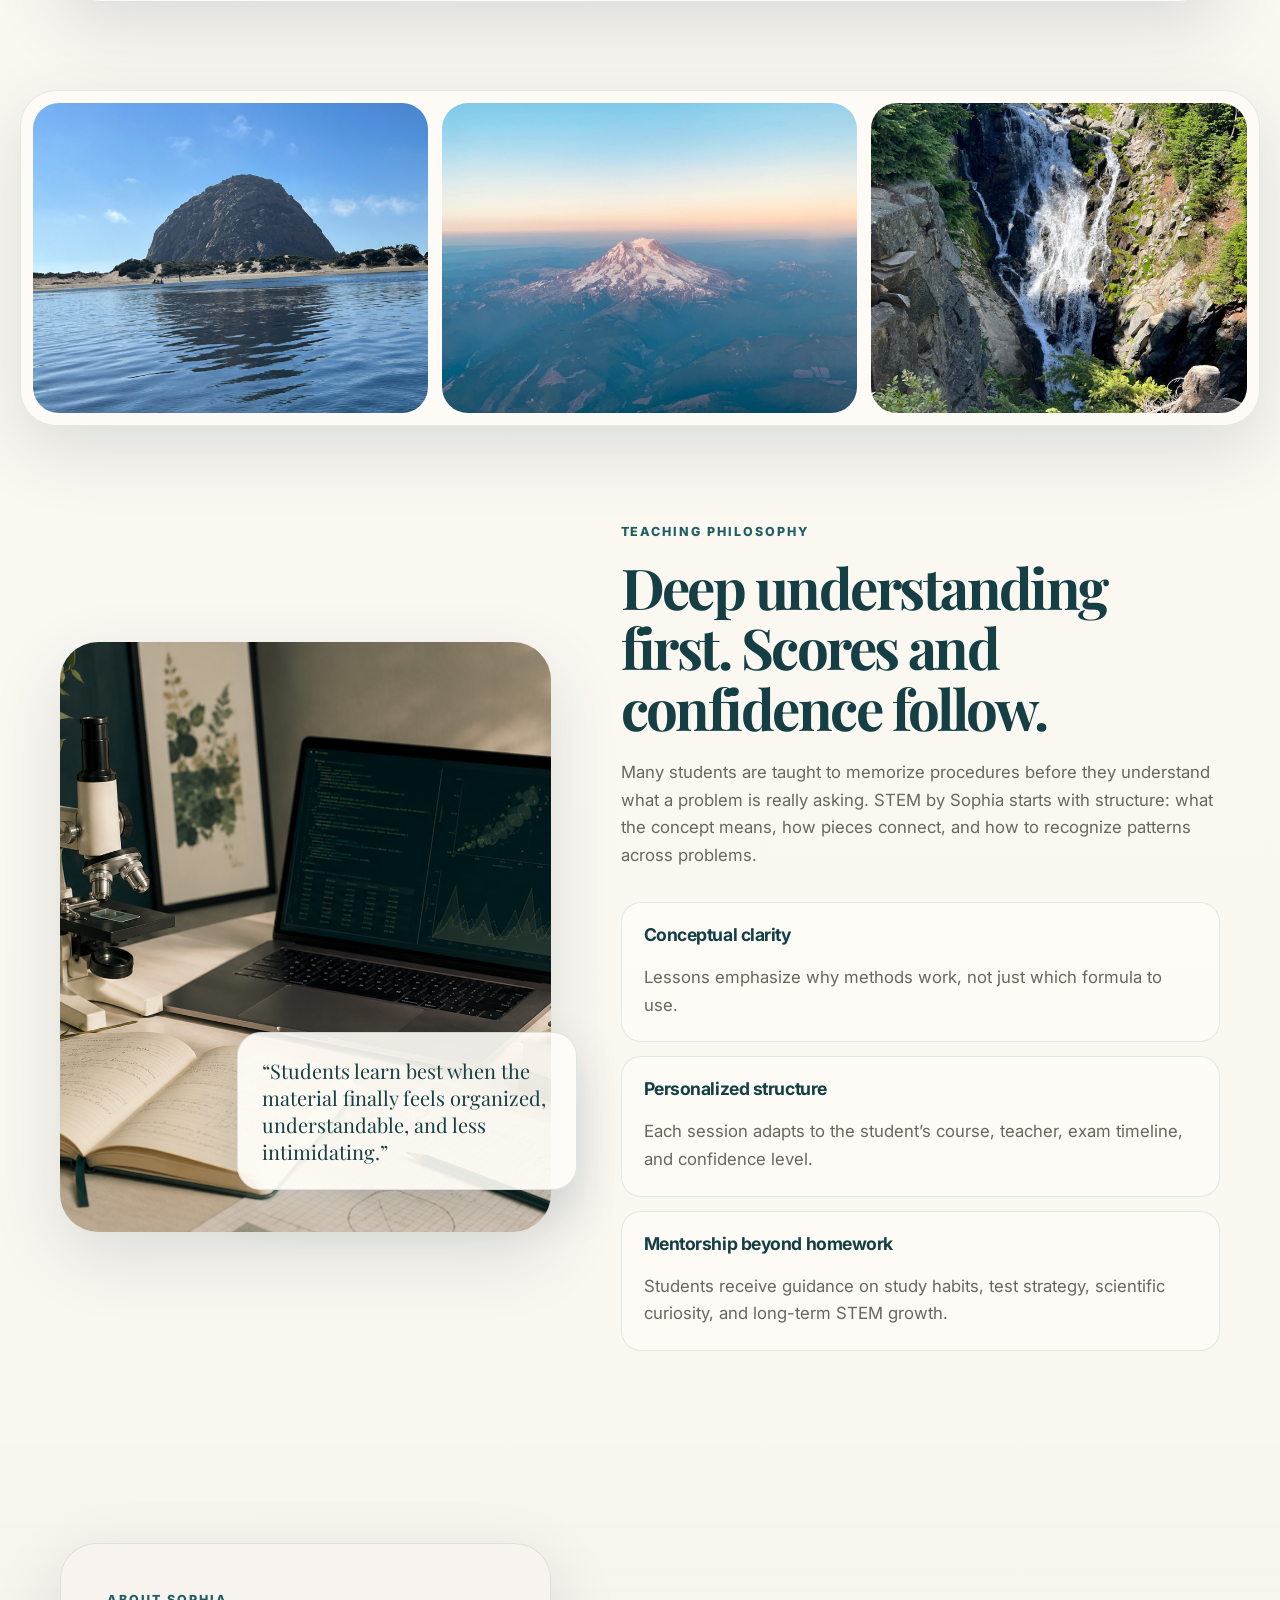
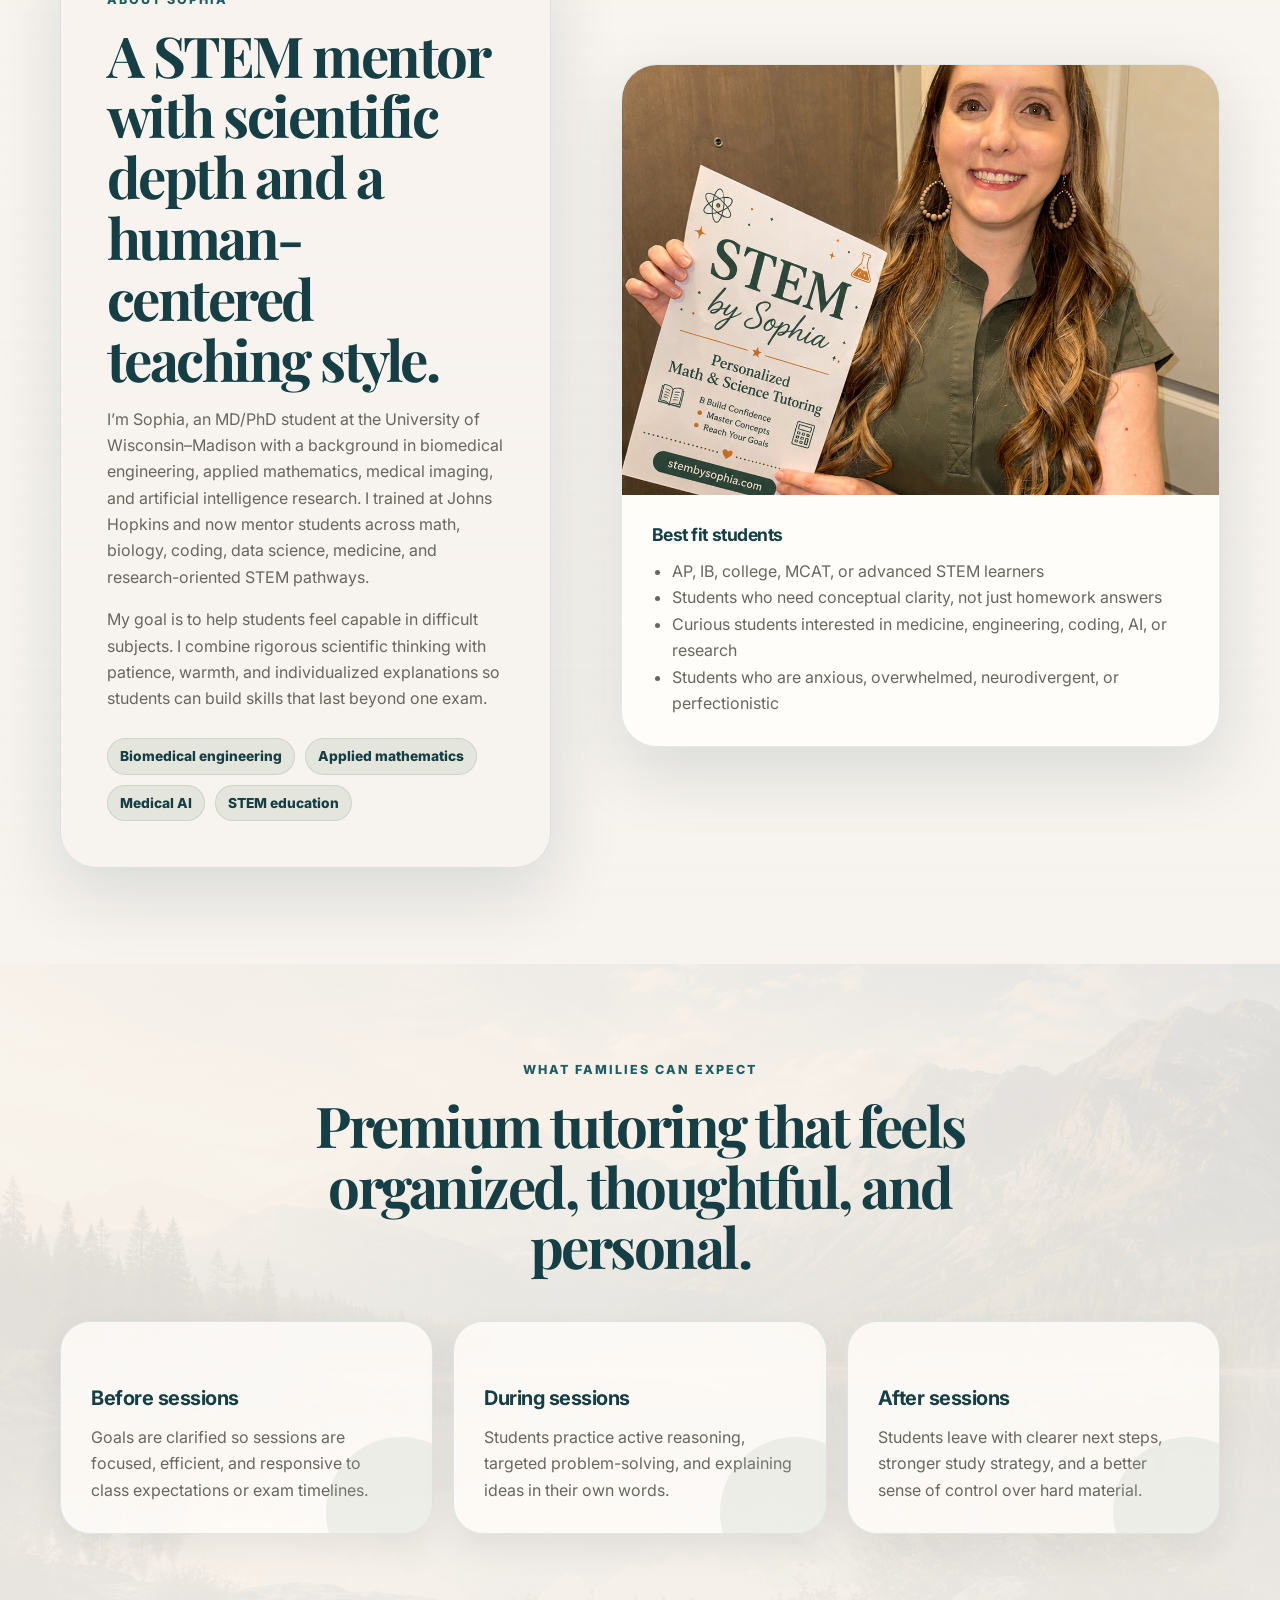
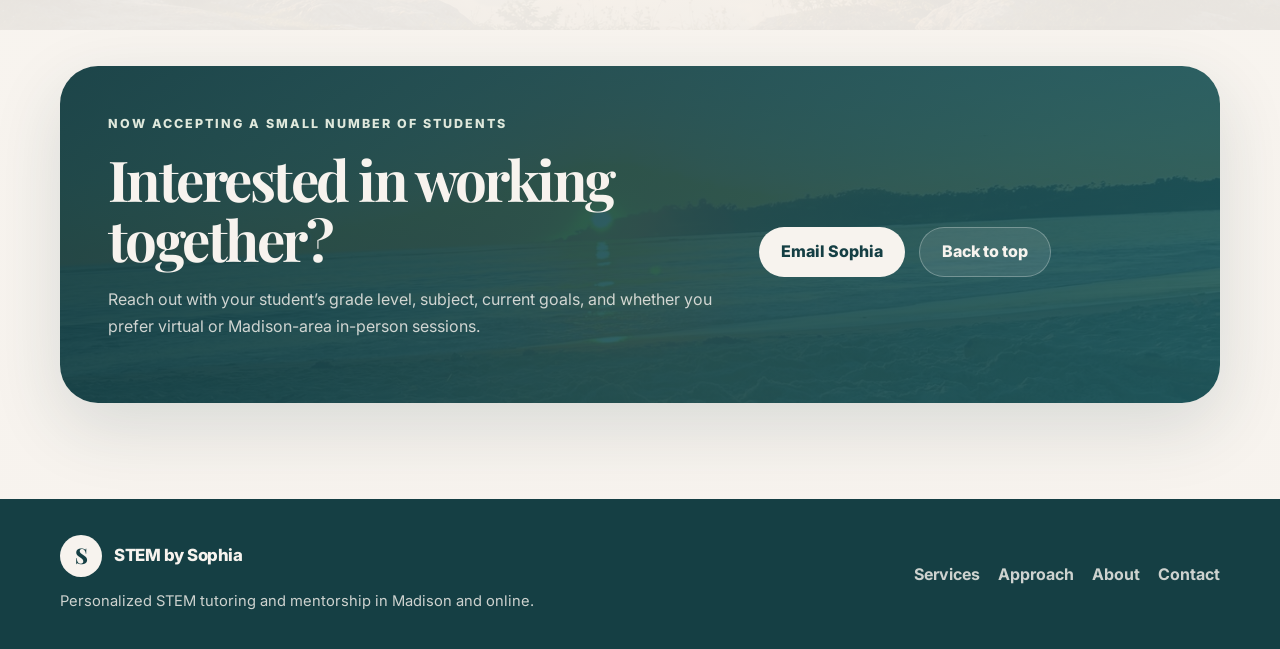
==== commit 2422ea93: "Update formatting, add better background, update images" ====
--- a/index.html
+++ b/index.html
@@ -4,12 +4,12 @@
   <meta charset="UTF-8" />
   <meta name="viewport" content="width=device-width, initial-scale=1.0" />
   <meta name="description" content="STEM by Sophia offers personalized STEM tutoring and mentorship in Madison and online from an MD/PhD student and biomedical AI researcher." />
-  <meta name="keywords" content="STEM tutoring Madison, AP Biology tutor, AP Calculus tutor, IB tutor, MCAT tutor, Python tutor, AI tutoring, data science tutor, STEM mentorship" />
+  <meta name="keywords" content="STEM tutoring Madison, AP Biology tutor, AP Calculus tutor, IB tutor, MCAT tutor, Python tutor, AI tutoring, PyTorch tutor, data science tutor, STEM mentorship" />
   <meta name="author" content="Sophia Doerr" />
   <meta property="og:title" content="STEM by Sophia | Personalized STEM Tutoring & Mentorship" />
-  <meta property="og:description" content="Elite, warm, personalized STEM mentorship from an MD/PhD student and biomedical AI researcher." />
+  <meta property="og:description" content="Warm, high-level STEM mentorship from an MD/PhD student, Johns Hopkins-trained engineer, and biomedical AI researcher." />
   <meta property="og:type" content="website" />
-  <meta property="og:image" content="images/sophia-whitecoat.jpg" />
+  <meta property="og:image" content="images/sophia-sign.jpg" />
   <title>STEM by Sophia | Personalized STEM Tutoring & Mentorship</title>
   <link rel="preconnect" href="https://fonts.googleapis.com">
   <link rel="preconnect" href="https://fonts.gstatic.com" crossorigin>
@@ -34,10 +34,12 @@
 
   <main>
     <section class="hero section-padding">
-      <div class="hero-bg" aria-hidden="true"></div>
+      <div class="hero-background" aria-hidden="true">
+        <img src="images/hero-mountain-lake.png" alt="" />
+      </div>
       <div class="container hero-grid">
         <div class="hero-copy">
-          <p class="eyebrow">Madison & Online • STEM tutoring and mentorship</p>
+          <p class="eyebrow">Madison & online • STEM tutoring and mentorship</p>
           <h1>Personalized STEM mentorship for students who want to truly understand.</h1>
           <p class="hero-lede">
             STEM by Sophia offers warm, high-level academic support from an MD/PhD student, Johns Hopkins-trained engineer, and biomedical AI researcher.
@@ -53,20 +55,14 @@
           </div>
         </div>
 
-        <div class="hero-visual" aria-label="Sophia Doerr professional portrait and nature imagery">
-          <div class="portrait-card">
-            <img src="images/sophia-whitecoat.jpg" alt="Sophia Doerr in a white coat" class="portrait" />
+        <div class="hero-visual" aria-label="Sophia Doerr professional portrait with STEM and nature-inspired imagery">
+          <div class="portrait-card main-portrait">
+            <img src="images/sophia-whitecoat.png" alt="Sophia Doerr in a white coat" class="portrait" />
             <div class="portrait-caption">
               <strong>Sophia Doerr</strong>
               <span>Physician-scientist in training • STEM mentor</span>
             </div>
           </div>
-          <div class="floating-photo photo-one">
-            <img src="images/nature-cherry-blossom.jpg" alt="Cherry blossoms against a soft sky" />
-          </div>
-          <div class="floating-photo photo-two">
-            <img src="images/nature-waterfall.jpg" alt="A waterfall in a green landscape" />
-          </div>
         </div>
       </div>
     </section>
@@ -78,7 +74,7 @@
           <p>Individualized instruction built around each student’s goals, pace, and learning style.</p>
         </div>
         <div>
-          <span class="trust-number">AP • IB • MCAT</span>
+          <span class="trust-number">AP • IB • MCAT • ACT/SAT </span>
           <p>Support for ambitious coursework, test preparation, and advanced STEM pathways.</p>
         </div>
         <div>
@@ -102,7 +98,7 @@
           <article class="service-card">
             <span class="card-icon">01</span>
             <h3>AP & IB STEM</h3>
-            <p>Biology, mathematics, statistics, chemistry-adjacent support, exam strategy, and conceptual review for rigorous high school coursework.</p>
+            <p>Biology, math, statistics, chemistry-adjacent support, exam strategy, and conceptual review for rigorous high school coursework.</p>
           </article>
           <article class="service-card">
             <span class="card-icon">02</span>
@@ -133,16 +129,31 @@
       </div>
     </section>
 
-    <section class="image-band" aria-label="Nature photography by Sophia">
-      <img src="images/nature-morro-rock.jpg" alt="Morro Rock and coastline" />
+    <section class="visual-story-section">
+      <div class="container visual-story-grid">
+        <div class="visual-story-copy">
+          <p class="eyebrow">A calm, rigorous learning environment</p>
+          <h2>Designed to make hard subjects feel organized and approachable.</h2>
+          <p>
+            Students often struggle not because they are incapable, but because the material has been presented as disconnected facts or procedures. I help students build a map: what matters, how ideas connect, and how to reason through unfamiliar problems.
+          </p>
+        </div>
+        <div class="study-image-card">
+          <img src="images/stem-desk.png" alt="A calm STEM study desk with notebook, microscope, laptop, and graphs" />
+        </div>
+      </div>
+    </section>
+
+    <section class="image-band" aria-label="Nature and curiosity imagery">
+      <img src="images/nature-morro-rock.jpg" alt="Morro Rock and calm coastline" />
       <img src="images/nature-rainier-aerial.jpg" alt="Aerial view of Mount Rainier" />
-      <img src="images/nature-beach-sunset.jpg" alt="Beach sunset with waves" />
+      <img src="images/nature-waterfall.jpg" alt="Waterfall surrounded by greenery" />
     </section>
 
     <section class="section-padding approach-section" id="approach">
       <div class="container split-grid">
         <div class="media-panel">
-          <img src="images/nature-waterfall.jpg" alt="Waterfall surrounded by greenery" />
+          <img src="images/stem-desk.png" alt="STEM workspace with microscope, notebook, coding, and data visualization" />
           <div class="quote-card">
             <p>“Students learn best when the material finally feels organized, understandable, and less intimidating.”</p>
           </div>
@@ -191,7 +202,7 @@
           </div>
         </div>
         <div class="about-card">
-          <img src="images/sophia-whitecoat.jpg" alt="Sophia Doerr professional headshot" />
+          <img src="images/sophia-sign.jpg" alt="Sophia holding a STEM by Sophia sign" />
           <div class="about-card-content">
             <h3>Best fit students</h3>
             <ul>
--- a/style.css
+++ b/style.css
@@ -59,7 +59,7 @@
   top: 0;
   z-index: 100;
   backdrop-filter: blur(18px);
-  background: rgba(247, 243, 238, 0.82);
+  background: rgba(247, 243, 238, 0.84);
   border-bottom: 1px solid var(--line);
 }
 
@@ -124,25 +124,76 @@
 
 .hero {
   position: relative;
+  min-height: 800px;
   overflow: hidden;
-  padding-top: 92px;
-}
-
-.hero-bg {
+  padding-top: 104px;
+  isolation: isolate;
+}
+
+.hero-background {
   position: absolute;
   inset: 0;
-  pointer-events: none;
+  z-index: -2;
+}
+
+.hero-background img {
+  width: 100%;
+  height: 100%;
+  object-fit: cover;
+  object-position: center top;
+  filter: none;
+  opacity: 1;
+}
+
+.hero-background::after {
+  content: "";
+  position: absolute;
+  inset: 0;
   background:
-    radial-gradient(circle at 82% 20%, rgba(200, 169, 107, 0.20), transparent 24rem),
-    radial-gradient(circle at 68% 86%, rgba(31, 93, 99, 0.16), transparent 25rem);
+    linear-gradient(180deg,
+		    rgba(247, 243, 238, 0) 0%,
+		    rgba(247, 243, 238, 0) 28%,
+		    rgba(247, 243, 238, 0) 62%,
+		    rgba(247, 243, 238, 0.35) 62%,
+		    rgba(247, 243, 238, 0.82) 84%,
+		    var(--cream) 100%
+	`	);
+}
+
+.hero::before {
+  content: "";
+  position: absolute;
+  inset: 0 0 auto;
+  height: 18px;
+  z-index: -1;
+  background: linear-gradient(90deg, var(--teal), var(--sage), var(--gold));
+  opacity: 0.72;
+}
+
+.hero::after {
+  content: "";
+  position: absolute;
+  inset: auto 0 -1px;
+  height: 150px;
+  z-index: -1;
+  background: linear-gradient(180deg, rgba(247, 243, 238, 0), var(--cream));
 }
 
 .hero-grid {
   position: relative;
   display: grid;
-  grid-template-columns: minmax(0, 1.08fr) minmax(380px, 0.92fr);
+  grid-template-columns: minmax(0, 1.05fr) minmax(390px, 0.95fr);
   align-items: center;
   gap: 72px;
+}
+
+.hero-copy {
+  padding: 38px;
+  margin-left: -38px;
+  border-radius: 34px;
+  background: linear-gradient(135deg, rgba(247, 243, 238, 0.70), rgba(255, 253, 249, 0.36));
+  border: 1px solid rgba(31, 93, 99, 0.10);
+  backdrop-filter: blur(4px);
 }
 
 .eyebrow {
@@ -170,7 +221,7 @@
 
 h1 {
   max-width: 780px;
-  font-size: clamp(3rem, 7vw, 6.5rem);
+  font-size: clamp(3rem, 6.7vw, 6.1rem);
 }
 
 h2 {
@@ -241,7 +292,7 @@
   padding: 6px 12px;
   border-radius: 999px;
   color: var(--teal-dark);
-  background: rgba(167, 184, 165, 0.22);
+  background: rgba(167, 184, 165, 0.24);
   border: 1px solid rgba(31, 93, 99, 0.12);
   font-size: 0.86rem;
   font-weight: 800;
@@ -249,56 +300,62 @@
 
 .hero-visual {
   position: relative;
-  min-height: 640px;
+  min-height: 650px;
 }
 
 .portrait-card {
   position: absolute;
   right: 0;
-  top: 20px;
+  top: 0;
   width: min(430px, 100%);
   padding: 18px;
   border-radius: 38px;
-  background: linear-gradient(180deg, rgba(255, 253, 249, 0.9), rgba(239, 231, 220, 0.74));
+  background: linear-gradient(180deg, rgba(255, 253, 249, 0.92), rgba(239, 231, 220, 0.78));
   border: 1px solid rgba(31, 93, 99, 0.14);
   box-shadow: var(--shadow);
 }
 
 .portrait {
   width: 100%;
-  aspect-ratio: 4 / 5.25;
+  aspect-ratio: 4 / 5.1;
   object-fit: cover;
   object-position: center top;
   border-radius: 28px;
-  filter: saturate(0.96) contrast(1.02);
+  filter: saturate(0.98) contrast(1.02);
 }
 
 .portrait-caption {
+  display: block;
+  padding: 16px 8px 4px;
+}
+
+.portrait-caption div {
   display: flex;
-  align-items: baseline;
-  justify-content: space-between;
-  gap: 12px;
-  padding: 16px 6px 4px;
+  flex-direction: column;
+  gap: 4px;
 }
 
 .portrait-caption strong {
   color: var(--teal-dark);
   font-size: 1rem;
+  font-weight: 900;
 }
 
 .portrait-caption span {
   color: var(--muted);
-  text-align: right;
-  font-size: 0.82rem;
+  text-align: left;
+  font-size: 0.86rem;
   font-weight: 700;
+  line-height: 1.35;
 }
 
 .floating-photo {
   position: absolute;
   overflow: hidden;
   border-radius: 26px;
-  border: 8px solid rgba(255, 253, 249, 0.86);
-  box-shadow: 0 18px 44px rgba(35, 56, 54, 0.16);
+  border: 8px solid rgba(255, 253, 249, 0.88);
+  box-shadow: 0 18px 44px rgba(35, 56, 54, 0.18);
+  background: var(--white);
 }
 
 .floating-photo img {
@@ -307,20 +364,20 @@
   object-fit: cover;
 }
 
-.photo-one {
-  left: 0;
-  bottom: 72px;
-  width: 190px;
-  height: 240px;
+.study-float-photo {
+  left: -300px;
+  bottom: 110px;
+  width: 280px;
+  height: 190px;
   transform: rotate(-4deg);
 }
 
-.photo-two {
-  right: 288px;
-  bottom: 18px;
-  width: 230px;
-  height: 170px;
-  transform: rotate(5deg);
+.blossom-photo {
+  right: 330px;
+  bottom: 205px;
+  width: 242px;
+  height: 180px;
+  transform: rotate(4deg);
 }
 
 .trust-bar {
@@ -338,7 +395,7 @@
 .trust-grid div {
   padding: 18px 22px;
   border-radius: var(--radius-md);
-  background: rgba(255, 253, 249, 0.58);
+  background: rgba(255, 253, 249, 0.62);
 }
 
 .trust-number {
@@ -385,7 +442,7 @@
   min-height: 258px;
   padding: 30px;
   border-radius: var(--radius-lg);
-  background: rgba(255, 253, 249, 0.72);
+  background: rgba(255, 253, 249, 0.76);
   border: 1px solid rgba(31, 93, 99, 0.13);
   box-shadow: 0 14px 34px rgba(35, 56, 54, 0.08);
   overflow: hidden;
@@ -440,9 +497,43 @@
   opacity: 0.84;
 }
 
+.visual-story-section {
+  padding: 34px 0 88px;
+}
+
+.visual-story-grid {
+  display: grid;
+  grid-template-columns: 0.85fr 1.15fr;
+  gap: 44px;
+  align-items: center;
+  padding: 42px;
+  border-radius: 40px;
+  background:
+    radial-gradient(circle at 12% 16%, rgba(200, 169, 107, 0.13), transparent 18rem),
+    rgba(255, 253, 249, 0.68);
+  border: 1px solid rgba(31, 93, 99, 0.12);
+  box-shadow: var(--shadow);
+}
+
+.visual-story-copy p:not(.eyebrow) {
+  color: var(--muted);
+}
+
+.study-image-card {
+  overflow: hidden;
+  border-radius: 30px;
+  box-shadow: 0 18px 48px rgba(31, 64, 68, 0.16);
+}
+
+.study-image-card img {
+  width: 100%;
+  height: 420px;
+  object-fit: cover;
+}
+
 .image-band {
   display: grid;
-  grid-template-columns: 1.2fr 0.9fr 1.1fr;
+  grid-template-columns: 1fr 1.05fr 0.95fr;
   gap: 14px;
   width: min(1240px, calc(100% - 40px));
   margin: 0 auto;
@@ -492,7 +583,7 @@
   padding: 24px;
   border-radius: 24px;
   color: var(--teal-dark);
-  background: rgba(255, 253, 249, 0.88);
+  background: rgba(255, 253, 249, 0.90);
   border: 1px solid rgba(31, 93, 99, 0.14);
   box-shadow: 0 20px 48px rgba(31, 64, 68, 0.16);
 }
@@ -524,15 +615,14 @@
 
 .about-section {
   background:
-    linear-gradient(180deg, rgba(167, 184, 165, 0.16), rgba(247, 243, 238, 0.28)),
+    linear-gradient(180deg, rgba(247, 243, 238, 0.72), rgba(247, 243, 238, 0.92)),
     url("images/nature-cherry-blossom.jpg") center / cover fixed;
-  background-blend-mode: screen;
 }
 
 .about-copy {
   padding: 46px;
   border-radius: 36px;
-  background: rgba(247, 243, 238, 0.86);
+  background: rgba(247, 243, 238, 0.88);
   border: 1px solid rgba(31, 93, 99, 0.12);
   box-shadow: var(--shadow);
 }
@@ -558,9 +648,9 @@
 
 .about-card img {
   width: 100%;
-  height: 410px;
+  height: 430px;
   object-fit: cover;
-  object-position: center top;
+  object-position: center 42%;
 }
 
 .about-card-content {
@@ -575,8 +665,8 @@
 
 .testimonials-section {
   background:
-    radial-gradient(circle at 12% 20%, rgba(200, 169, 107, 0.13), transparent 20rem),
-    radial-gradient(circle at 88% 44%, rgba(31, 93, 99, 0.10), transparent 22rem);
+    linear-gradient(180deg, rgba(247, 243, 238, 0.86), rgba(247, 243, 238, 0.94)),
+    url("images/hero-mountain-lake.png") center / cover;
 }
 
 .expectation-grid {
@@ -587,6 +677,7 @@
 
 .expectation-card {
   min-height: 210px;
+  background: rgba(255, 253, 249, 0.82);
 }
 
 .cta-section {
@@ -682,28 +773,48 @@
     display: none;
   }
 
+  .hero {
+    min-height: auto;
+  }
+
   .hero-grid,
   .split-grid,
   .about-grid,
-  .cta-card {
+  .cta-card,
+  .visual-story-grid {
     grid-template-columns: 1fr;
   }
 
+  .hero-background::after {
+    background:
+      linear-gradient(180deg, rgba(247, 243, 238, 0.96), rgba(247, 243, 238, 0.88) 46%, rgba(247, 243, 238, 0.96)),
+      linear-gradient(90deg, rgba(247, 243, 238, 0.9), rgba(247, 243, 238, 0.82));
+  }
+
   .hero-visual {
-    min-height: 560px;
+    position: relative;
+    display: flex;
+    justify-content: center;
+    align-items: center;
+    min-height: 620px;
   }
 
   .portrait-card {
-    left: 50%;
-    right: auto;
-    transform: translateX(-50%);
-  }
-
-  .photo-one {
+    position: relative;
+    width: min(440px, 100%);
+    padding: 18px;
+    border-radius: 38px;
+    background: linear-gradient(180deg, rgba(255, 253, 249, 0.94), rgba(239, 231, 220, 0.82));
+    border: 1px solid rgba(31, 93, 99, 0.14);
+    box-shadow: var(--shadow);
+    z-index: 3;    
+  }
+
+  .study-float-photo {
     left: 4%;
   }
 
-  .photo-two {
+  .blossom-photo {
     right: 4%;
   }
 
@@ -758,7 +869,7 @@
   }
 
   .hero-visual {
-    min-height: 515px;
+    min-height: 535px;
   }
 
   .portrait-card {
@@ -784,24 +895,29 @@
     border-width: 5px;
   }
 
-  .photo-one {
-    width: 135px;
-    height: 168px;
-    bottom: 42px;
-  }
-
-  .photo-two {
-    width: 154px;
-    height: 118px;
-    bottom: 0;
+  .study-float-photo {
+    width: 165px;
+    height: 122px;
+    bottom: 54px;
+  }
+
+  .blossom-photo {
+    width: 150px;
+    height: 112px;
+    bottom: 4px;
   }
 
   .service-card,
   .expectation-card,
   .about-copy,
-  .cta-card {
+  .cta-card,
+  .visual-story-grid {
     padding: 24px;
     border-radius: 26px;
+  }
+
+  .study-image-card img {
+    height: 280px;
   }
 
   .media-panel > img {
@@ -820,8 +936,17 @@
     background-attachment: scroll;
   }
 
+  .about-card img {
+    height: 360px;
+  }
+
   .footer-grid {
     align-items: flex-start;
     flex-direction: column;
   }
 }
+
+.hero .floating-photo {
+  display: none;
+}
+
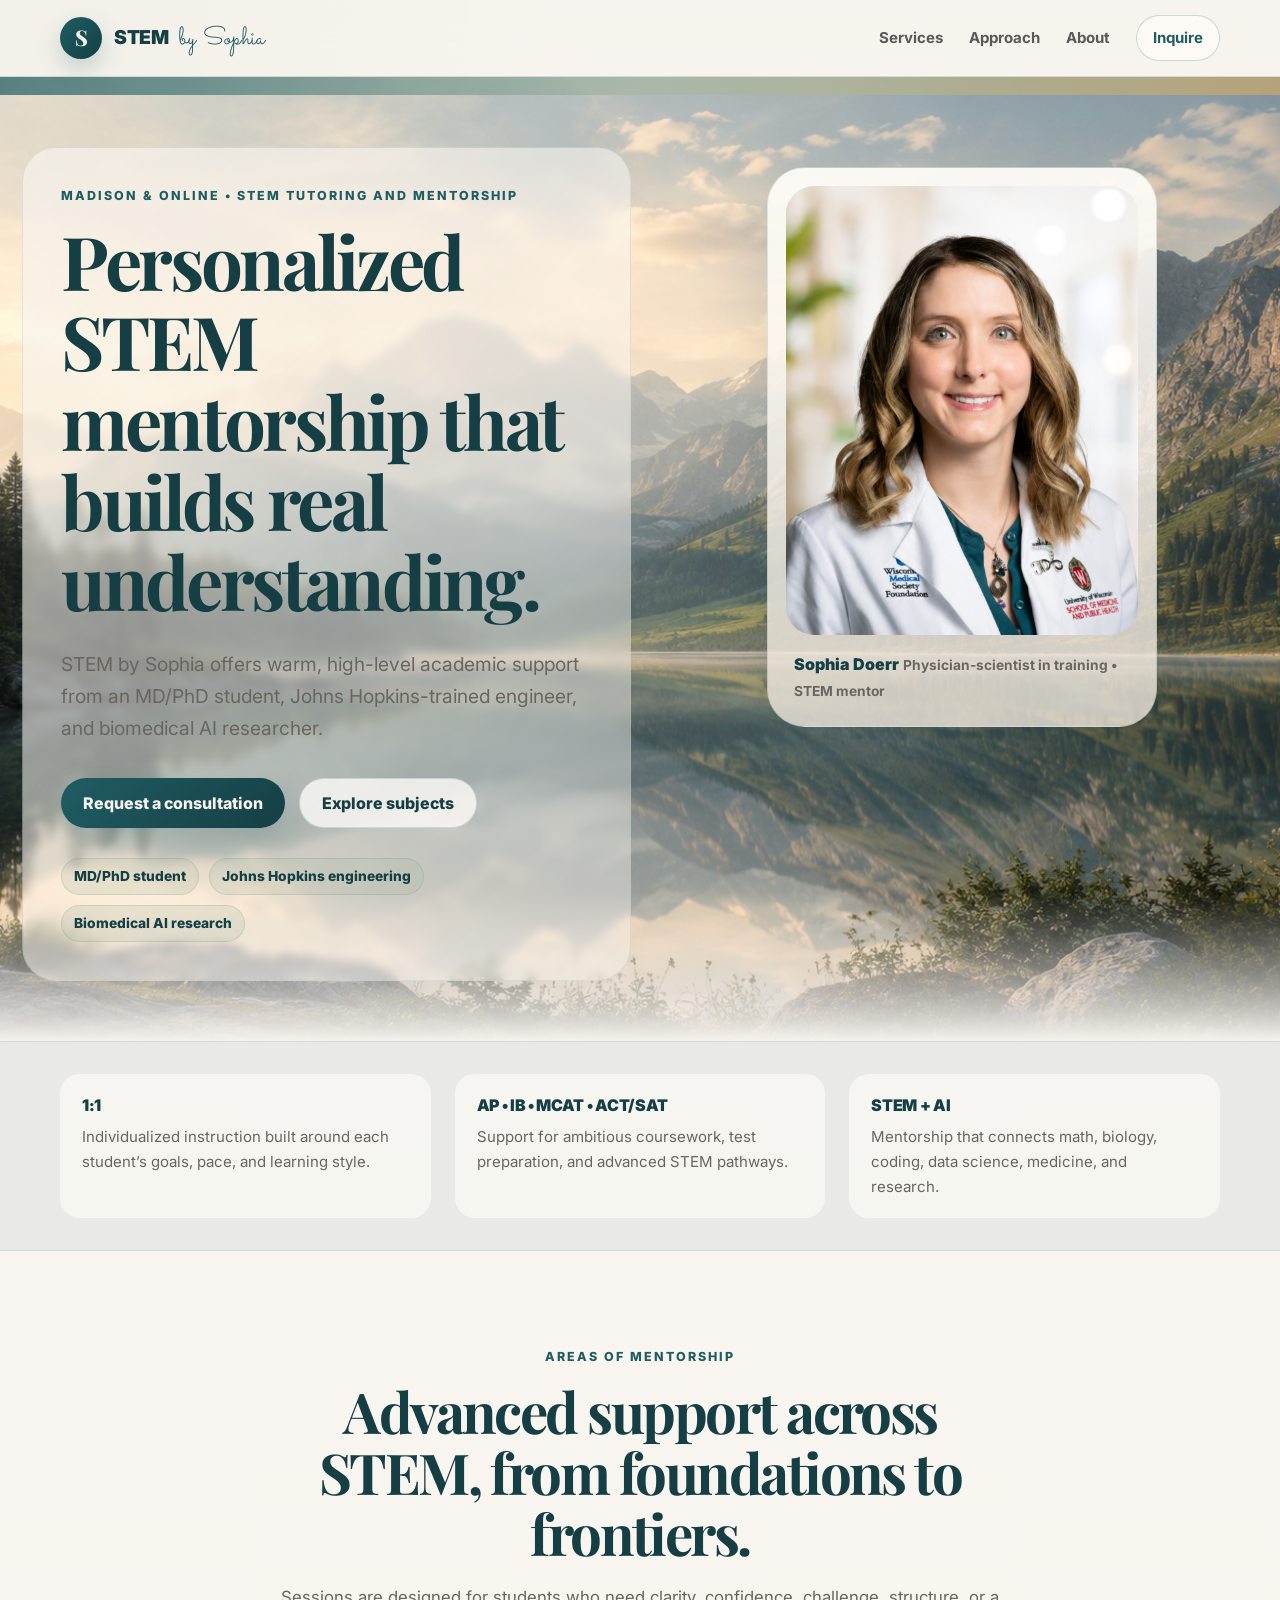
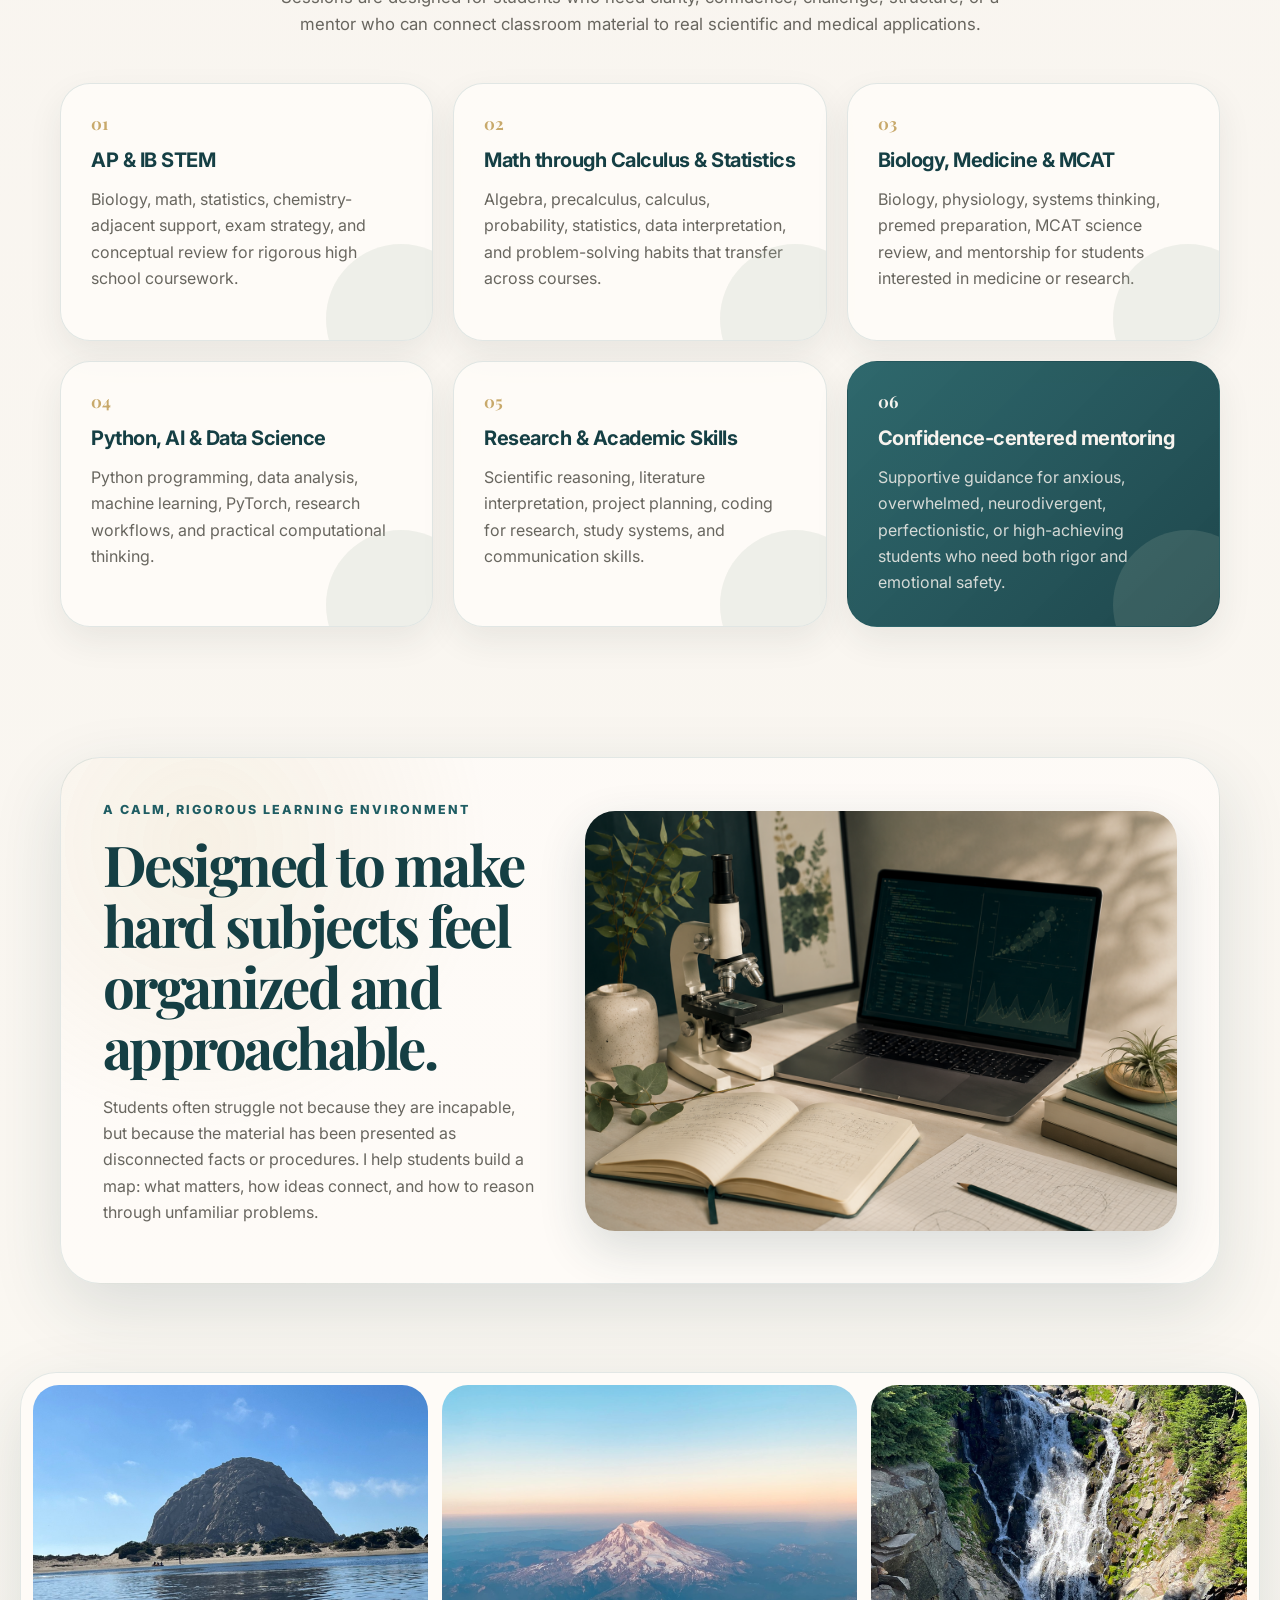
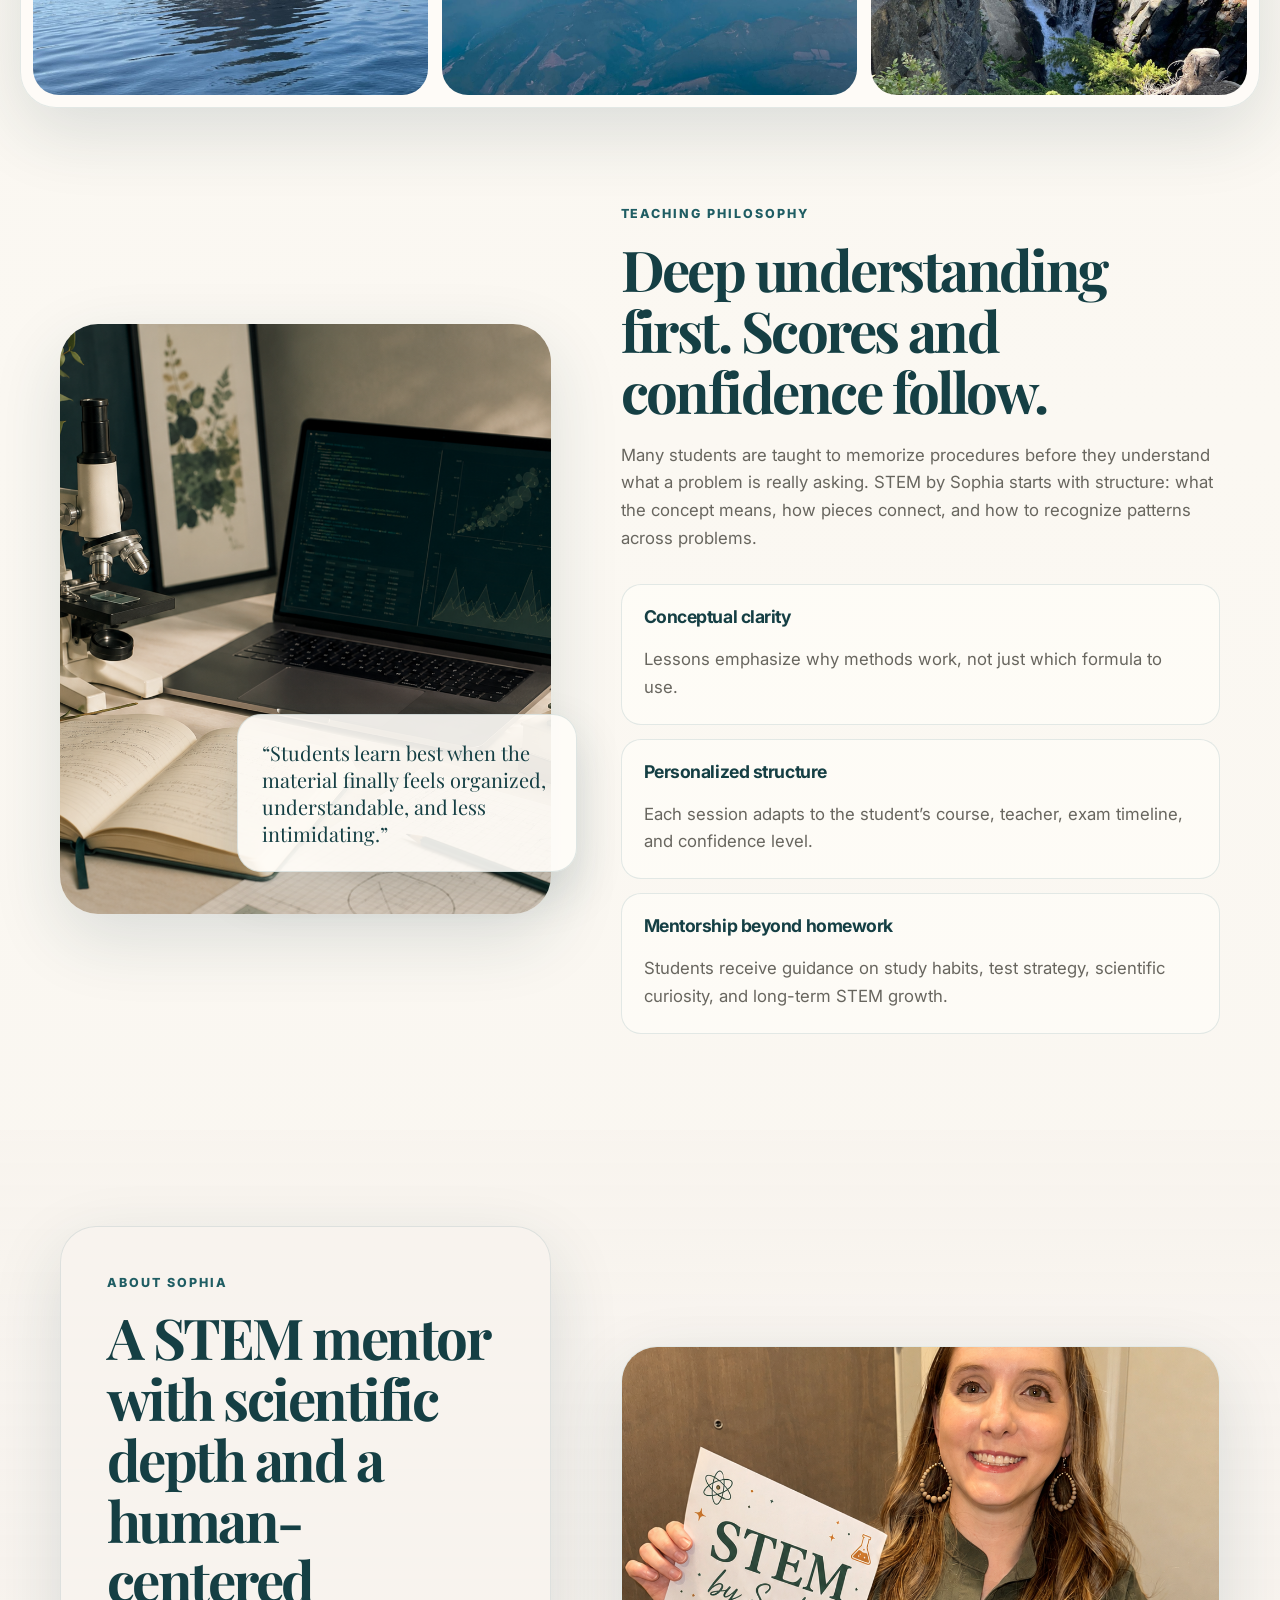
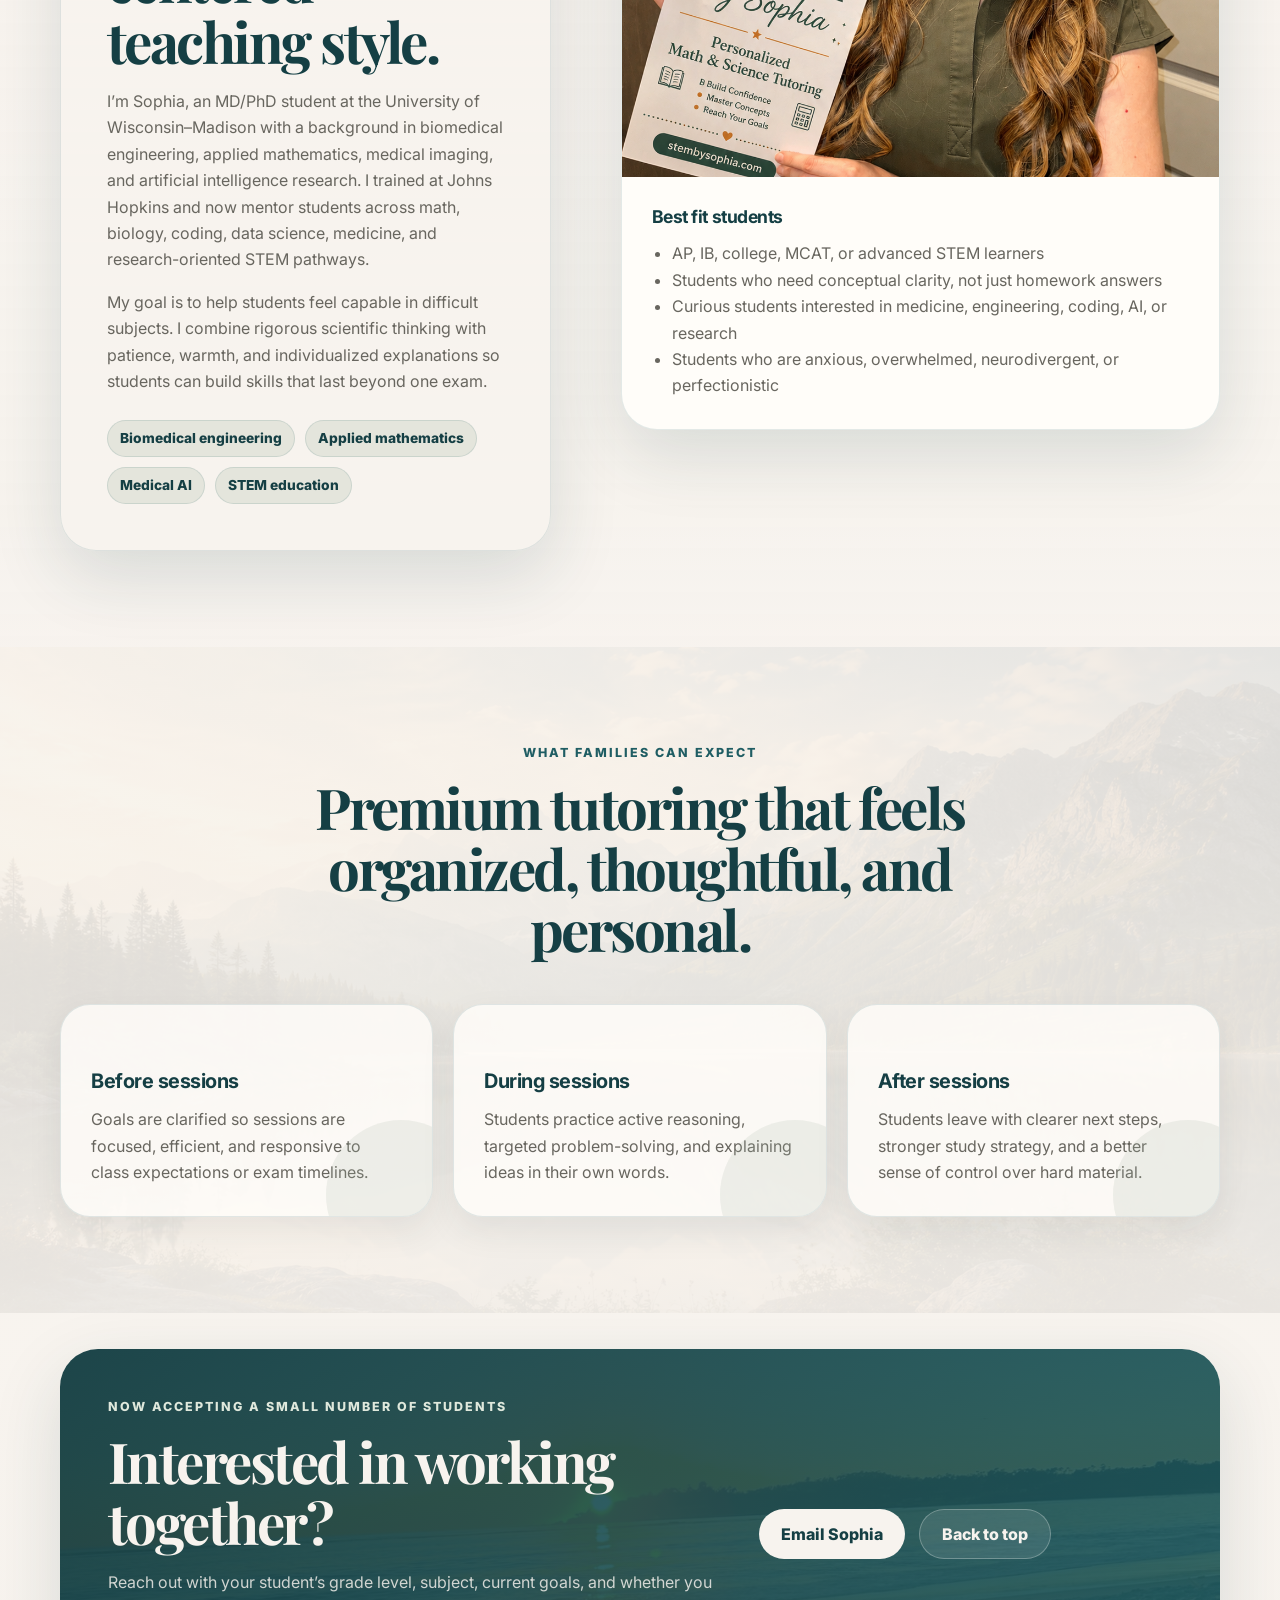
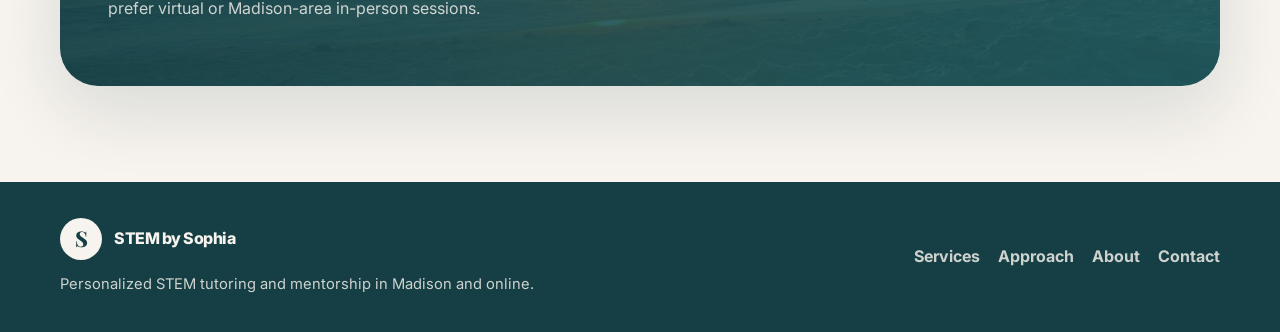
==== commit b1ac3120: "update hero card, page title, and first visual block" ====
--- a/index.html
+++ b/index.html
@@ -13,6 +13,8 @@
   <title>STEM by Sophia | Personalized STEM Tutoring & Mentorship</title>
   <link rel="preconnect" href="https://fonts.googleapis.com">
   <link rel="preconnect" href="https://fonts.gstatic.com" crossorigin>
+  <link href="https://fonts.googleapis.com/css2?family=Alex+Brush&family=Allura&family=Inter:wght@400;500;600;700;800;900&family=Playfair+Display:wght@600;700&display=swap" rel="stylesheet">  
+  <link href="https://fonts.googleapis.com/css2?family=Inter:wght@400;500;600;700;800;900&family=Playfair+Display:wght@600;700&family=Sacramento&display=swap" rel="stylesheet">
   <link href="https://fonts.googleapis.com/css2?family=Inter:wght@400;500;600;700;800&family=Playfair+Display:wght@600;700&display=swap" rel="stylesheet">
   <link rel="stylesheet" href="style.css" />
 </head>
@@ -21,7 +23,10 @@
     <nav class="nav container" aria-label="Primary navigation">
       <a class="brand" href="#top" aria-label="STEM by Sophia home">
         <span class="brand-mark">S</span>
-        <span class="brand-text">STEM by Sophia</span>
+        <span class="brand-text">
+          <span class="brand-stem">STEM </span>
+          <span class="brand-by">  by Sophia</span>
+        </span>
       </a>
       <div class="nav-links">
         <a href="#mentorship">Services</a>
@@ -40,7 +45,7 @@
       <div class="container hero-grid">
         <div class="hero-copy">
           <p class="eyebrow">Madison & online • STEM tutoring and mentorship</p>
-          <h1>Personalized STEM mentorship for students who want to truly understand.</h1>
+          <h1>Personalized STEM mentorship that builds real understanding.</h1>
           <p class="hero-lede">
             STEM by Sophia offers warm, high-level academic support from an MD/PhD student, Johns Hopkins-trained engineer, and biomedical AI researcher.
           </p>
--- a/style.css
+++ b/style.css
@@ -93,7 +93,28 @@
 }
 
 .brand-text {
-  font-size: 1.05rem;
+  display: inline-flex;
+  align-items: baseline;
+  gap: 11px;
+  font-weight: 800;
+  letter-spacing: -0.03em;
+}
+
+.brand-stem {
+  font-family: "Inter", system-ui, sans-serif;
+  font-weight: 900;
+  color: var(--teal-dark);
+  letter-spacing: -0.043m;
+  font-size: 1.2em;
+}
+
+.brand-by {
+  font-family: "Sacramento", cursive;
+  font-weight: 400;
+  color: var(--teal);
+  letter-spacing: 0.01em;
+  font-size: 1.55em;
+  line-height: 1;
 }
 
 .nav-links {
@@ -124,9 +145,10 @@
 
 .hero {
   position: relative;
-  min-height: 800px;
+  min-height: 680px;
   overflow: hidden;
-  padding-top: 104px;
+  padding-top: 70px;
+  padding-bottom: 60px;
   isolation: isolate;
 }
 
@@ -183,7 +205,7 @@
   position: relative;
   display: grid;
   grid-template-columns: minmax(0, 1.05fr) minmax(390px, 0.95fr);
-  align-items: center;
+  align-items: start;
   gap: 72px;
 }
 
@@ -220,8 +242,8 @@
 }
 
 h1 {
-  max-width: 780px;
-  font-size: clamp(3rem, 6.7vw, 6.1rem);
+  max-width: 720px;
+  font-size: clamp(2.6rem, 5.8vw, 5.4rem);
 }
 
 h2 {
@@ -300,14 +322,18 @@
 
 .hero-visual {
   position: relative;
-  min-height: 650px;
+  display: flex;
+  justify-content: center;
+  align-items: flex-start;
+  min-height: 540px;
+  padding-top: 20px;
 }
 
 .portrait-card {
-  position: absolute;
+  position: relative;
   right: 0;
   top: 0;
-  width: min(430px, 100%);
+  width: min(390px, 100%);
   padding: 18px;
   border-radius: 38px;
   background: linear-gradient(180deg, rgba(255, 253, 249, 0.92), rgba(239, 231, 220, 0.78));
@@ -851,7 +877,8 @@
   }
 
   h1 {
-    font-size: clamp(2.7rem, 16vw, 4.2rem);
+    max-width: 720px;
+    font-size: clamp(2.7rem, 5.4vw, 5rem);
   }
 
   h2 {
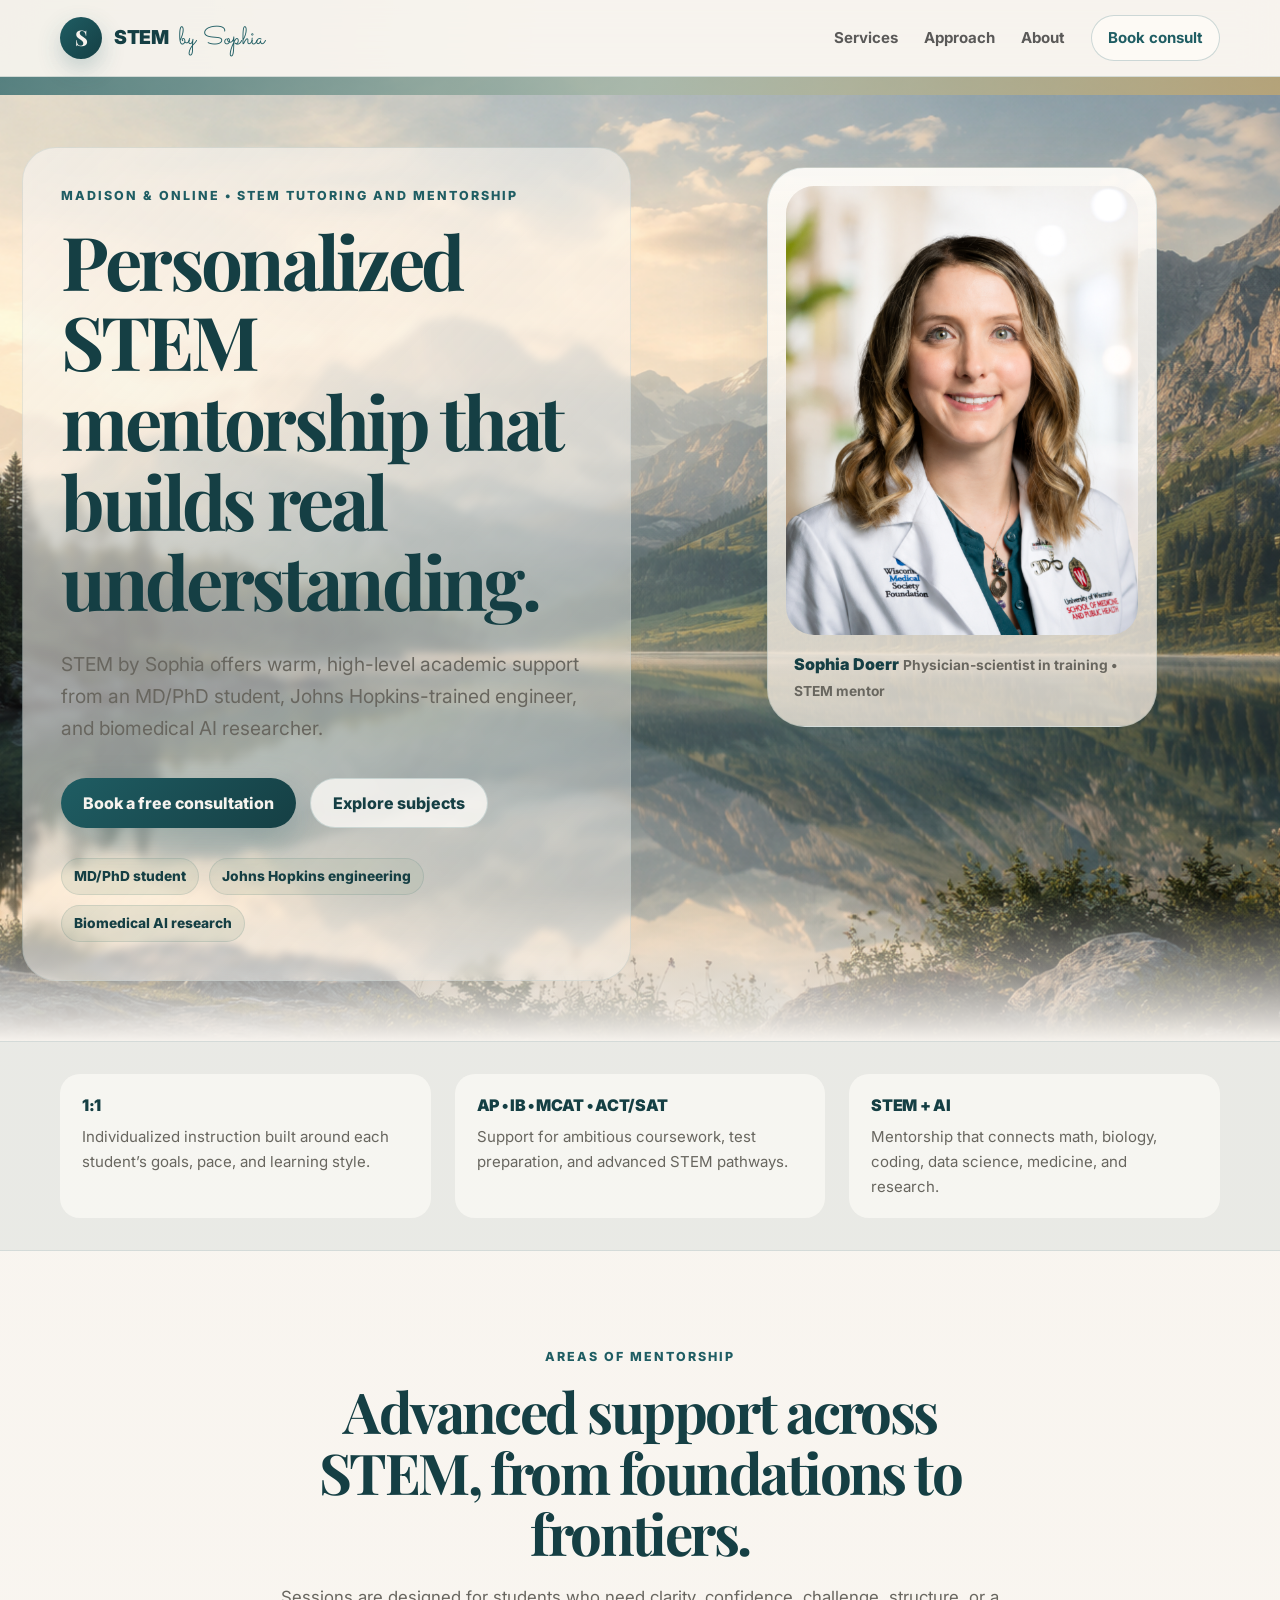
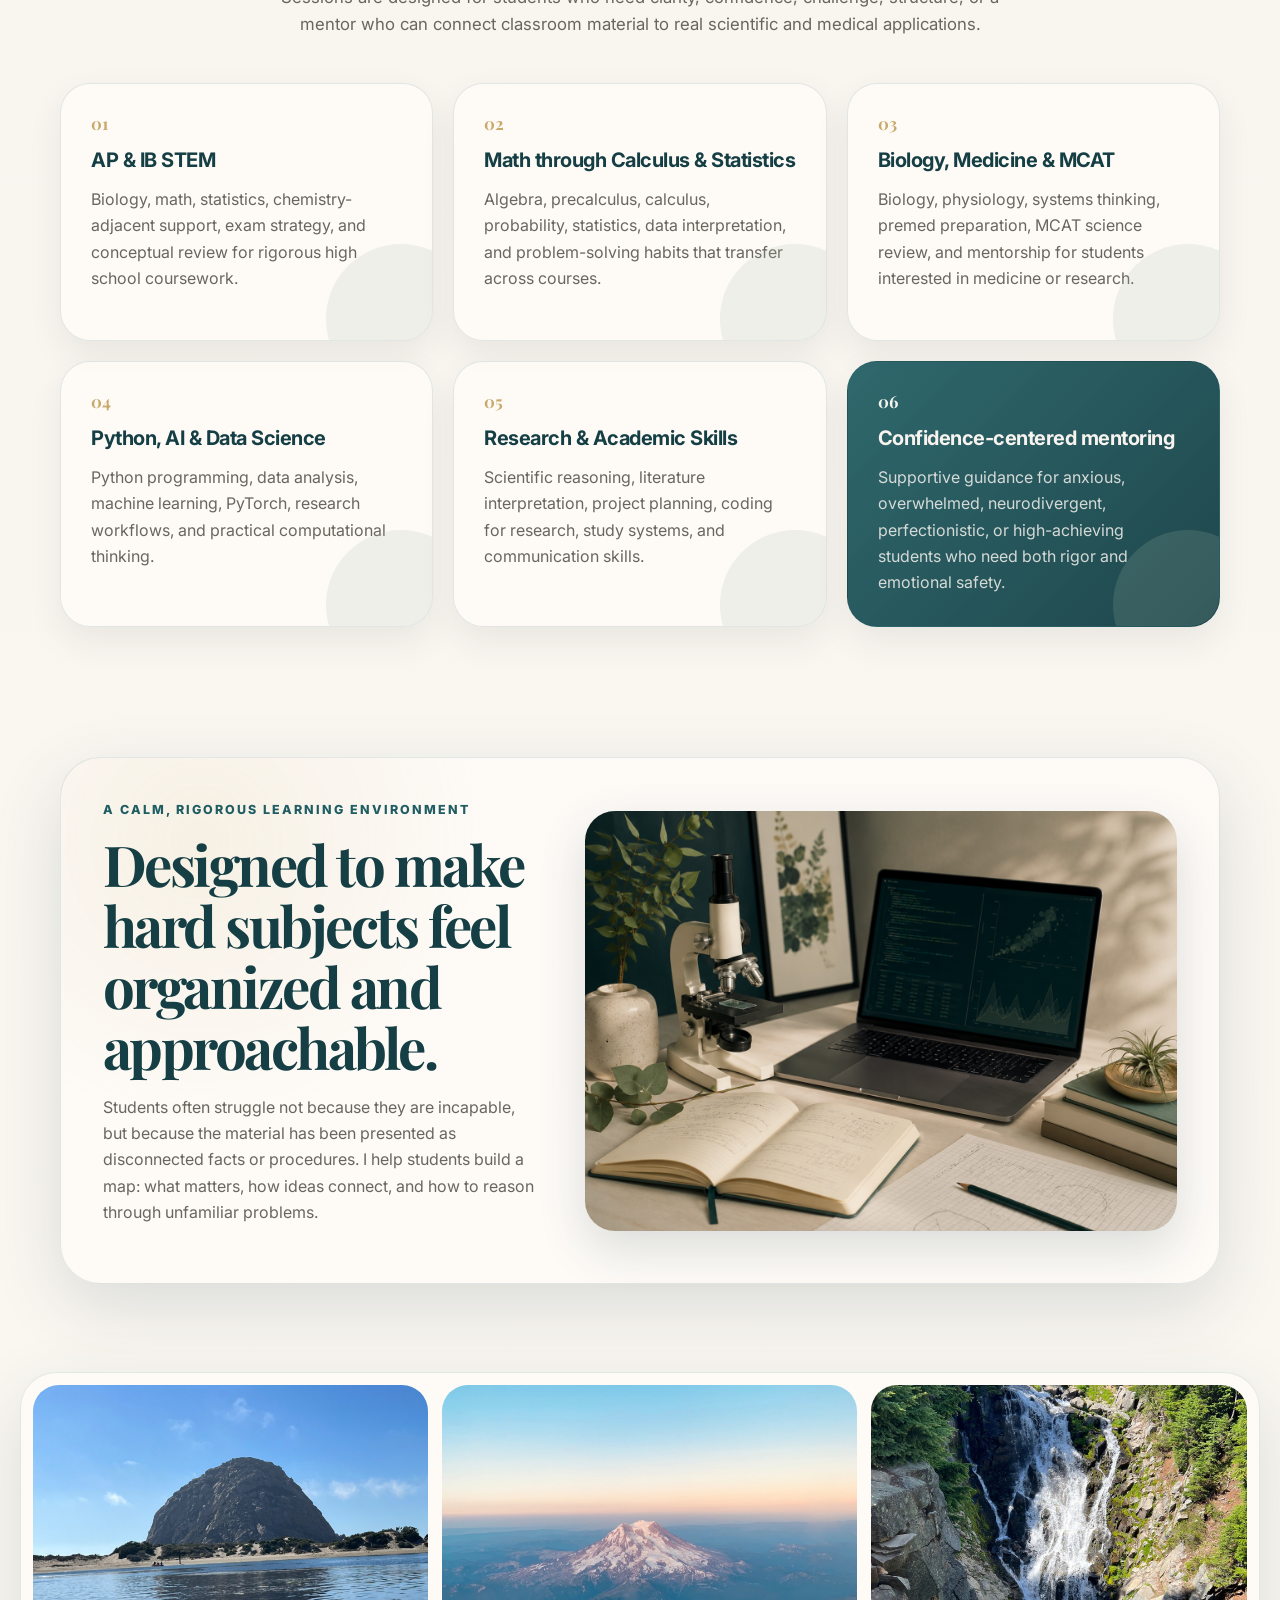
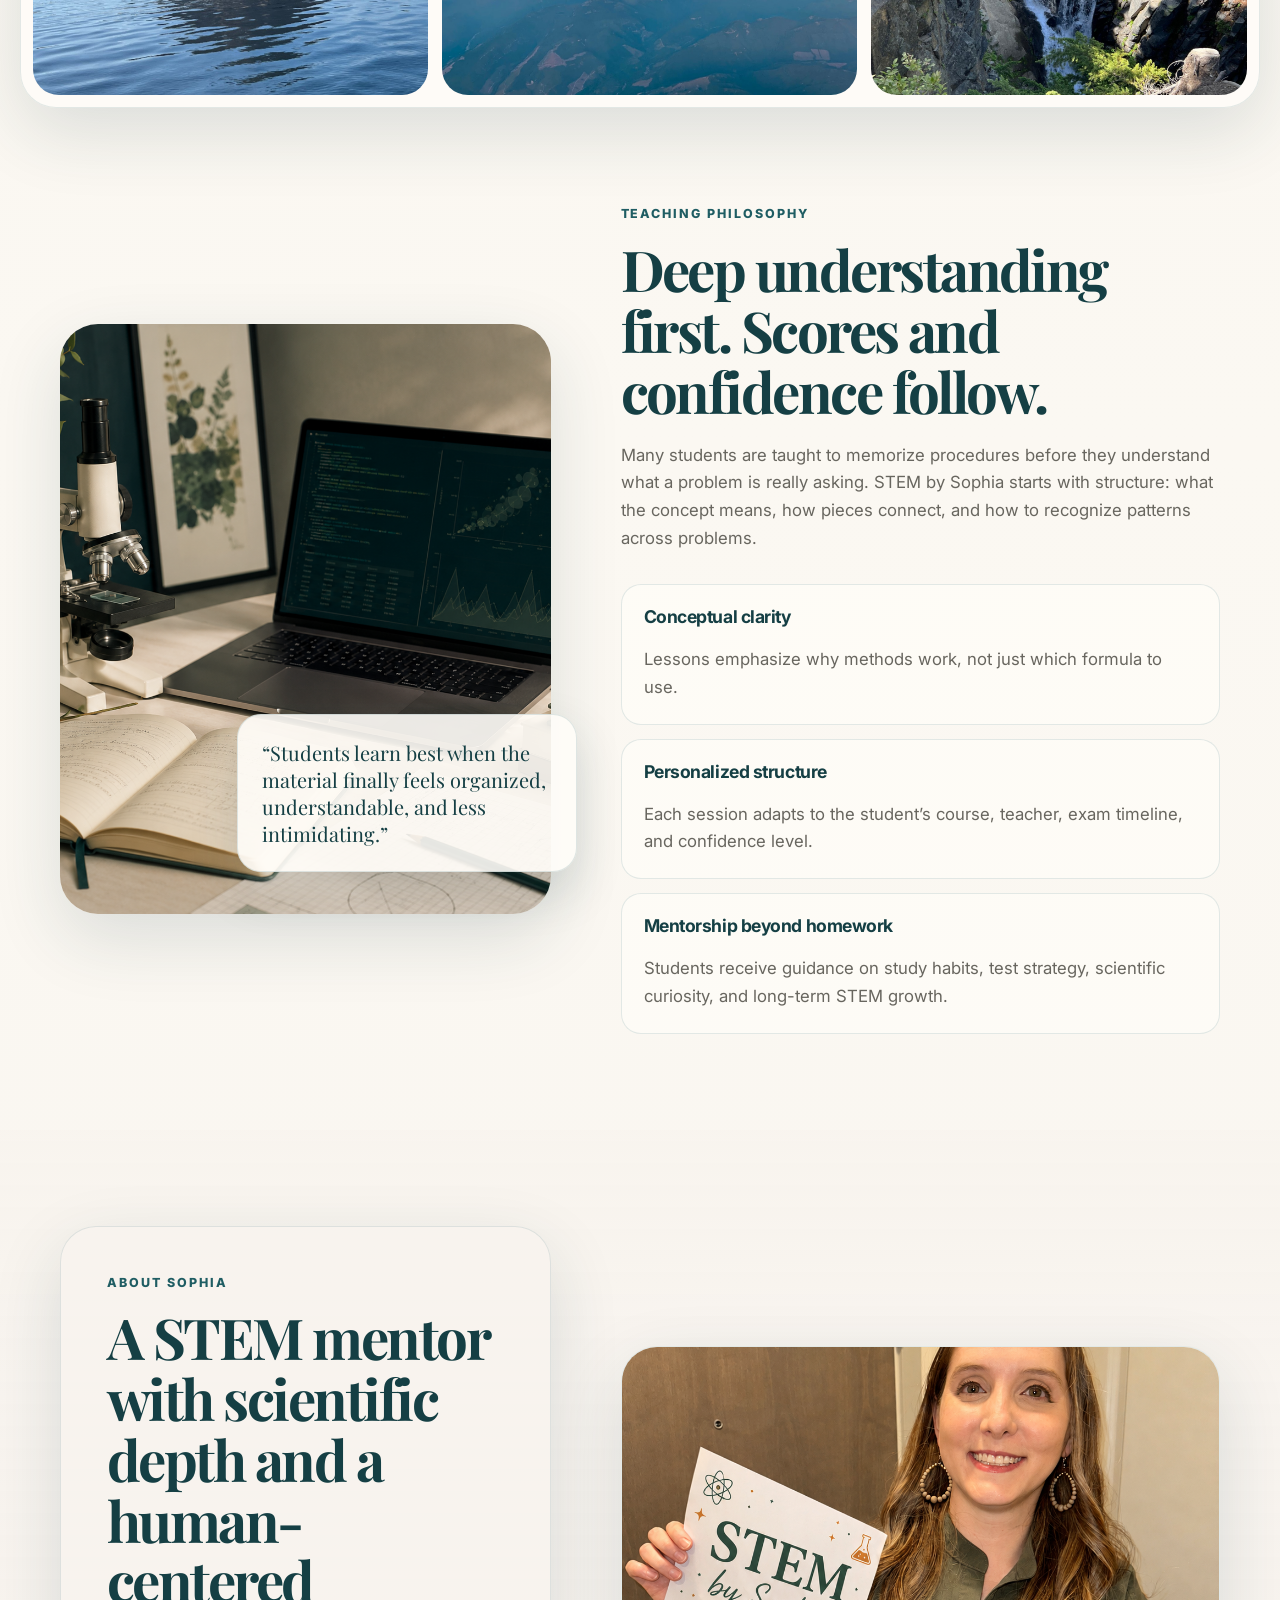
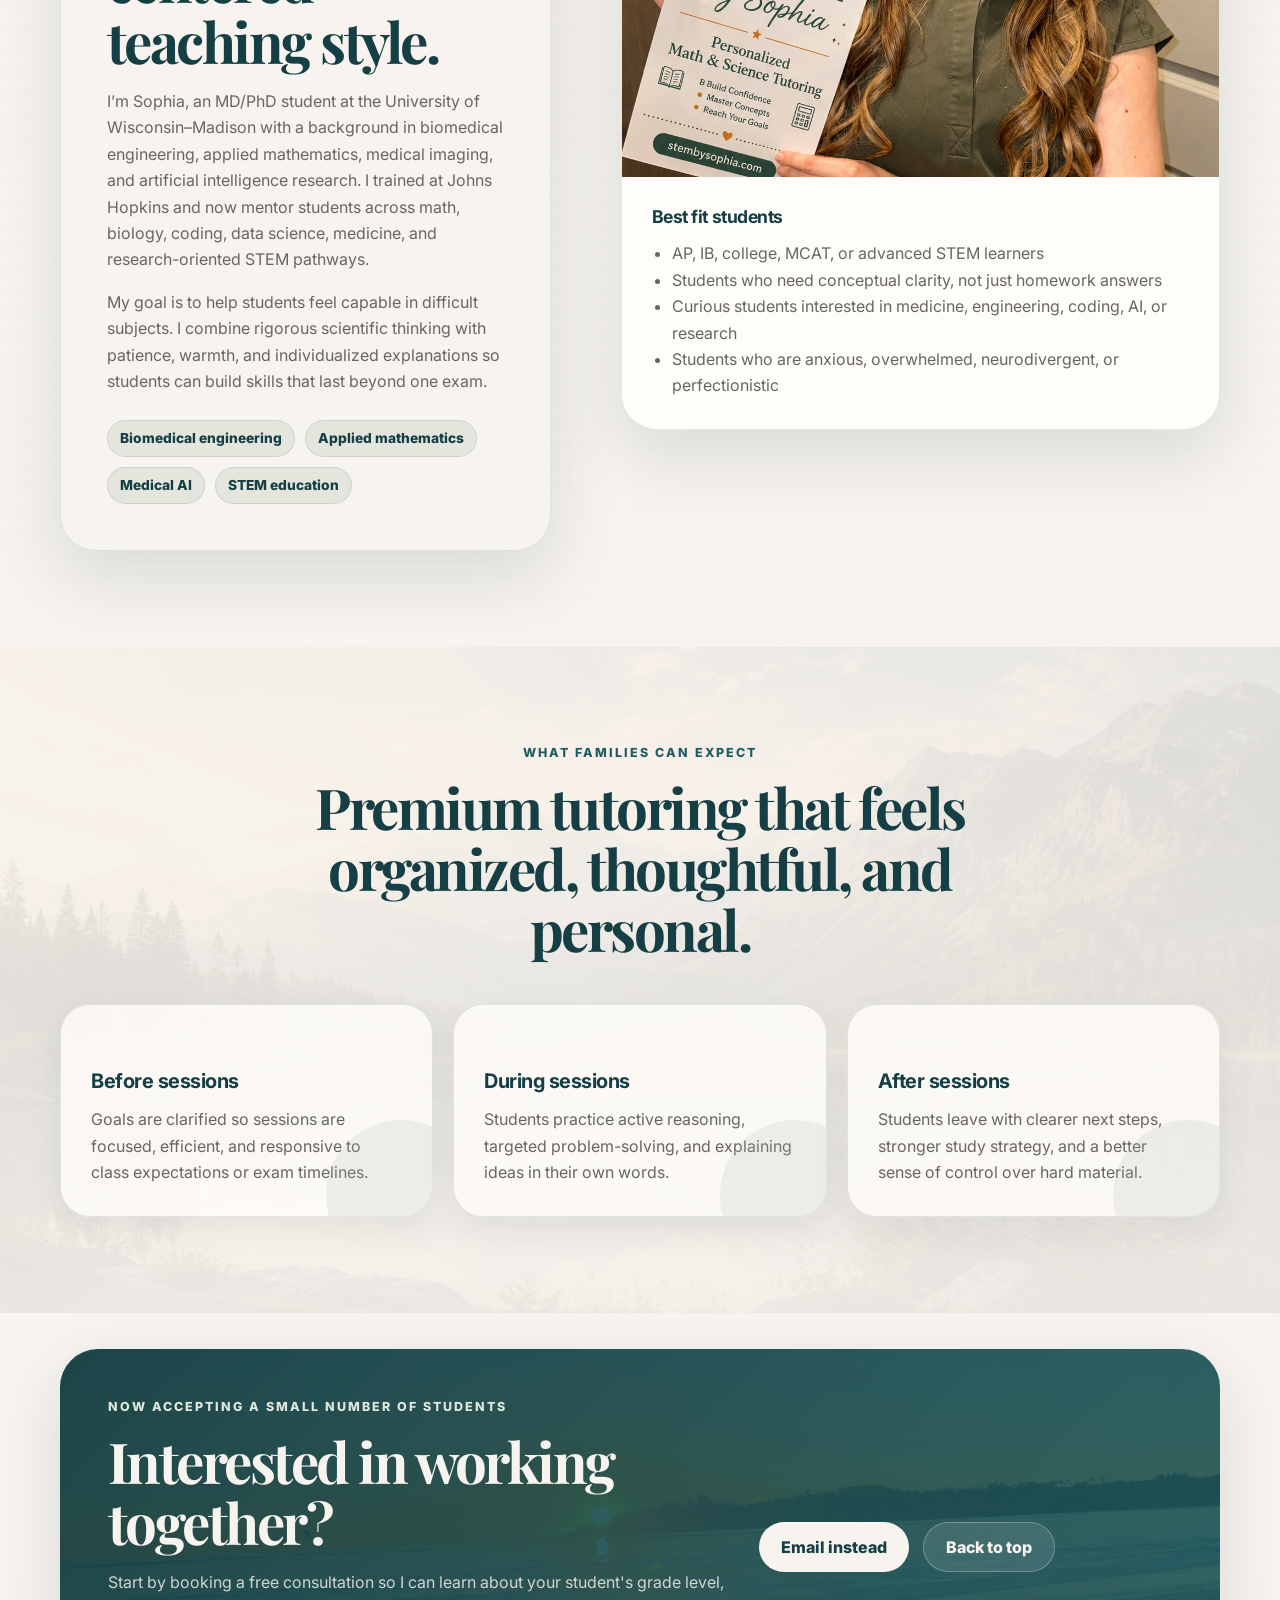
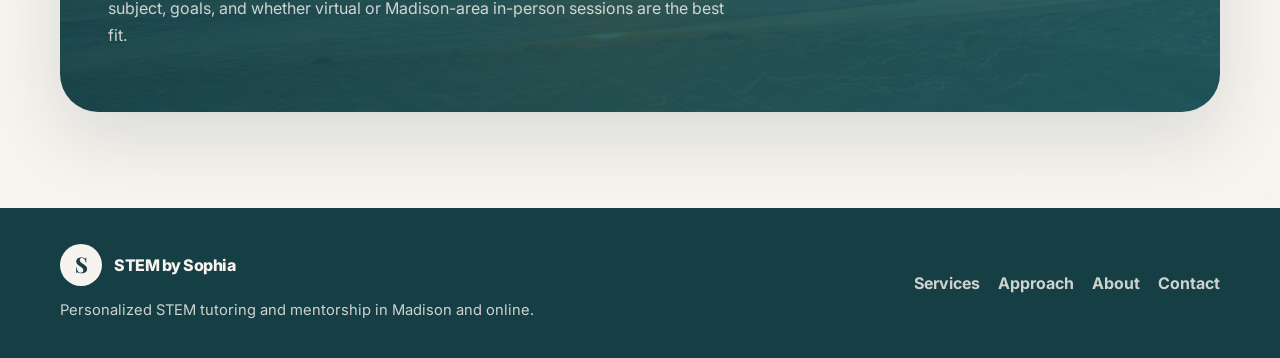
==== commit cae29491: "Added square scheduling and booking button" ====
--- a/index.html
+++ b/index.html
@@ -32,7 +32,7 @@
         <a href="#mentorship">Services</a>
         <a href="#approach">Approach</a>
         <a href="#about">About</a>
-        <a href="#contact" class="nav-cta">Inquire</a>
+        <a href="#contact" class="nav-cta">Book consult</a>
       </div>
     </nav>
   </header>
@@ -50,7 +50,7 @@
             STEM by Sophia offers warm, high-level academic support from an MD/PhD student, Johns Hopkins-trained engineer, and biomedical AI researcher.
           </p>
           <div class="hero-actions">
-            <a class="button button-primary" href="#contact">Request a consultation</a>
+            <a class="button button-primary" href="#contact">Book a free consultation</a>
             <a class="button button-secondary" href="#mentorship">Explore subjects</a>
           </div>
           <div class="credential-strip" aria-label="Key credentials">
@@ -250,11 +250,15 @@
           <p class="eyebrow">Now accepting a small number of students</p>
           <h2>Interested in working together?</h2>
           <p>
-            Reach out with your student’s grade level, subject, current goals, and whether you prefer virtual or Madison-area in-person sessions.
-          </p>
-        </div>
+            Start by booking a free consultation so I can learn about your student's grade level, subject, goals, and whether virtual or Madison-area in-person sessions are the best fit.
+          </p>
+        </div>
+
         <div class="cta-actions">
-          <a class="button button-primary" href="mailto:sophia@doerr.us?subject=Tutoring%20Inquiry%20for%20STEM%20by%20Sophia&body=Hi%20Sophia%2C%0A%0AI%27m%20interested%20in%20tutoring%20or%20mentorship.%20Here%20is%20some%20information%20about%20the%20student%3A%0A%0AGrade%20level%3A%0ASubjects%3A%0AGoals%3A%0AVirtual%20or%20in-person%3A%0A%0AThank%20you!">Email Sophia</a>
+        <!-- Start Square Appointments Embed Code -->
+      <script src="https://square.site/appointments/buyer/widget/3b6ggubn26pd8r/LTJK2GXPA65BX.js"></script>
+      <!-- End Square Appointments Embed Code -->
+          <a class="button button-primary" href="mailto:hello@stembysophia.com?subject=Tutoring%20Inquiry%20for%20STEM%20by%20Sophia&body=Hi%20Sophia%2C%0A%0AI%27m%20interested%20in%20tutoring%20or%20mentorship.%20Here%20is%20some%20information%20about%20the%20student%3A%0A%0AGrade%20level%3A%0ASubjects%3A%0AGoals%3A%0AVirtual%20or%20in-person%3A%0A%0AThank%20you!">Email instead</a>
           <a class="button button-secondary" href="#top">Back to top</a>
         </div>
       </div>
--- a/style.css
+++ b/style.css
@@ -977,3 +977,17 @@
   display: none;
 }
 
+.booking-actions {
+  justify-content: flex-start;
+}
+
+/* Helps if Square injects a button/link that does not match my layout */
+.booking-actions iframe,
+.booking-actions > div {
+  max-width: 100%;
+}
+
+.booking-actions a,
+.booking-actions button {
+  font-family: "Inter", system-ui, sans-serif;
+}
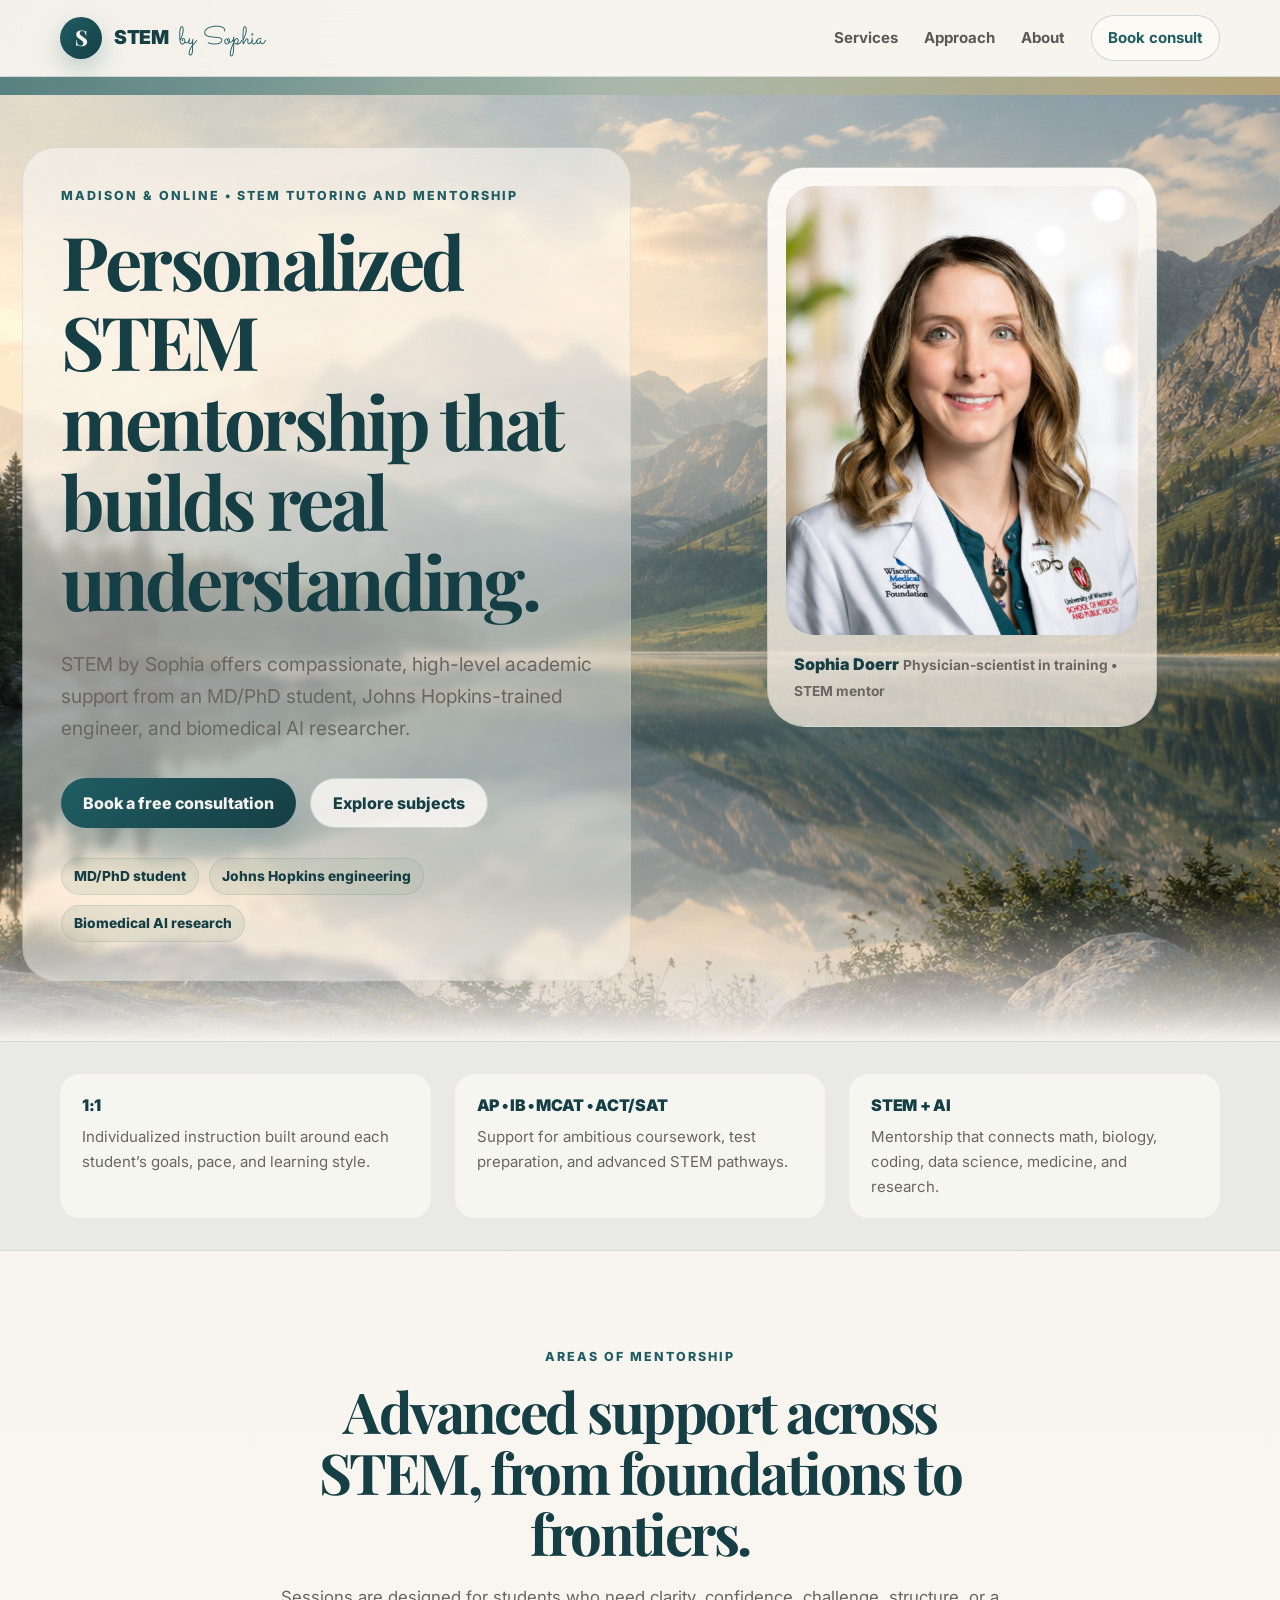
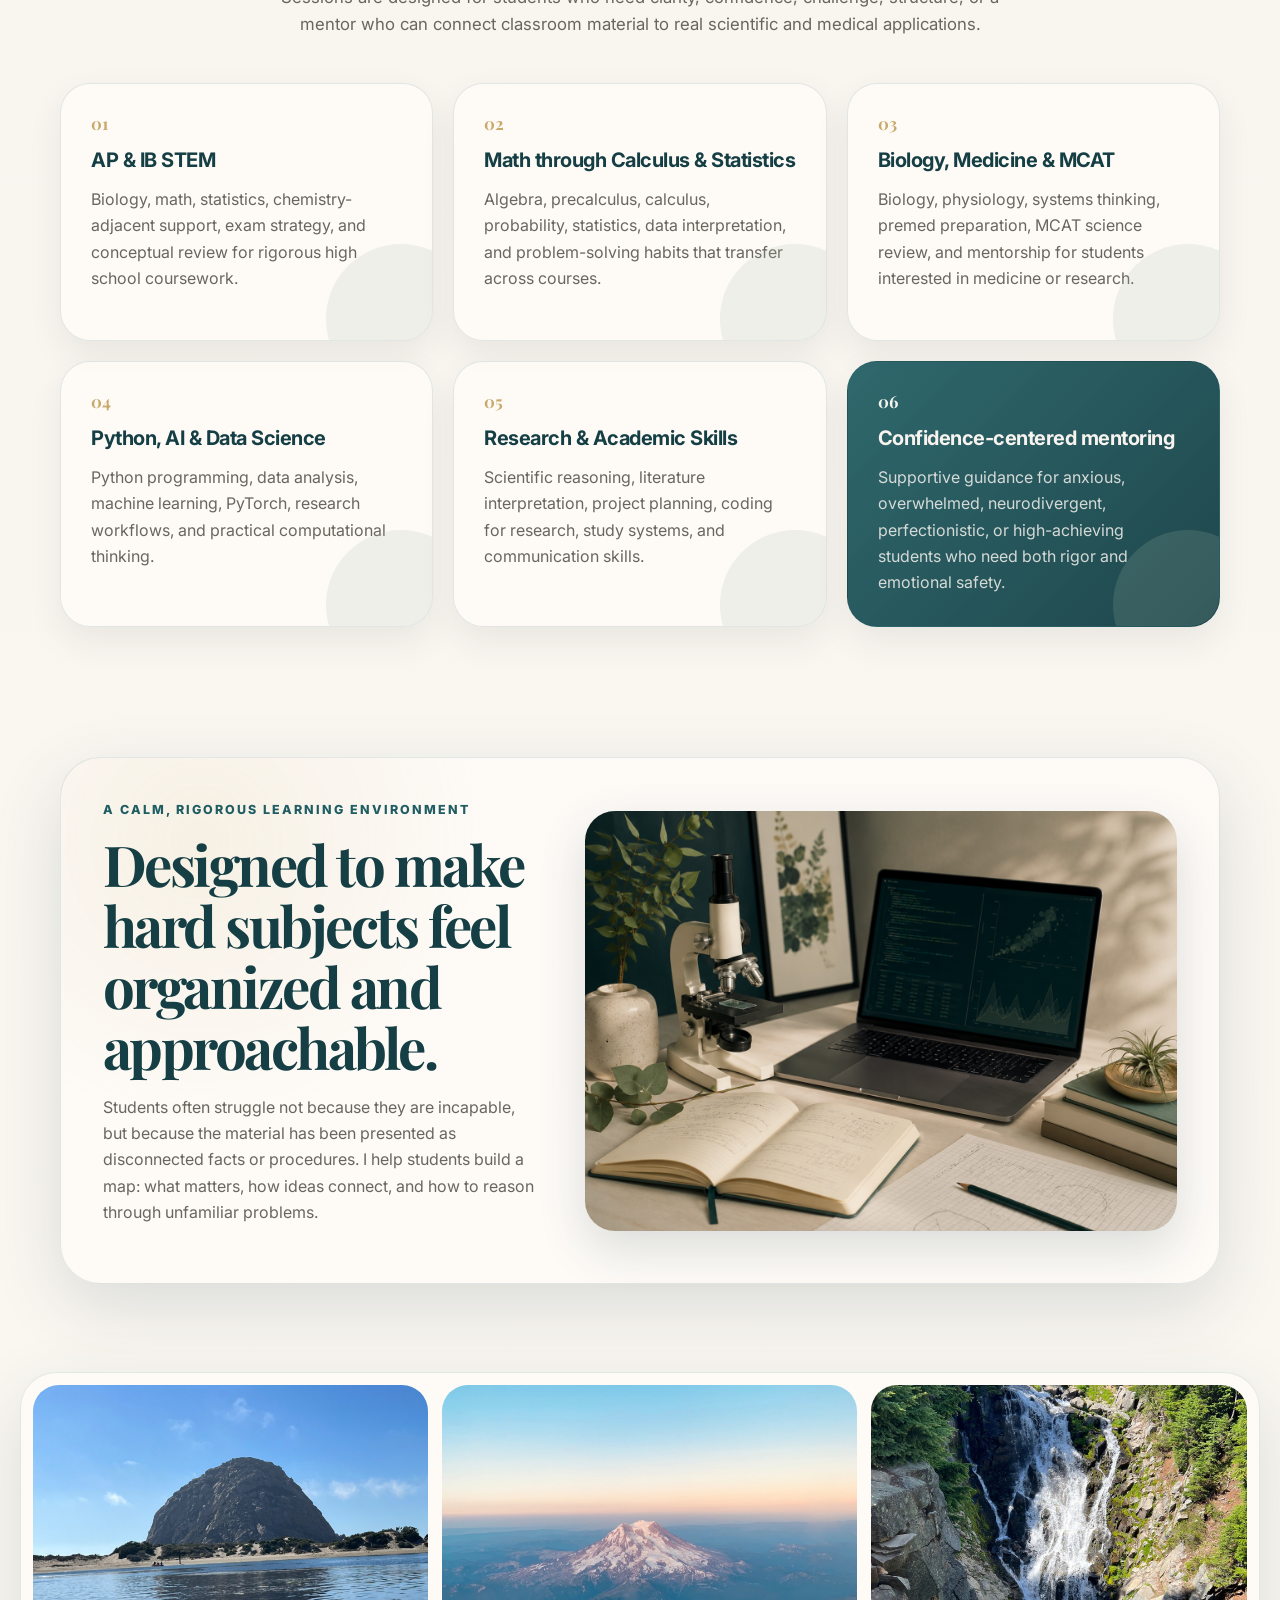
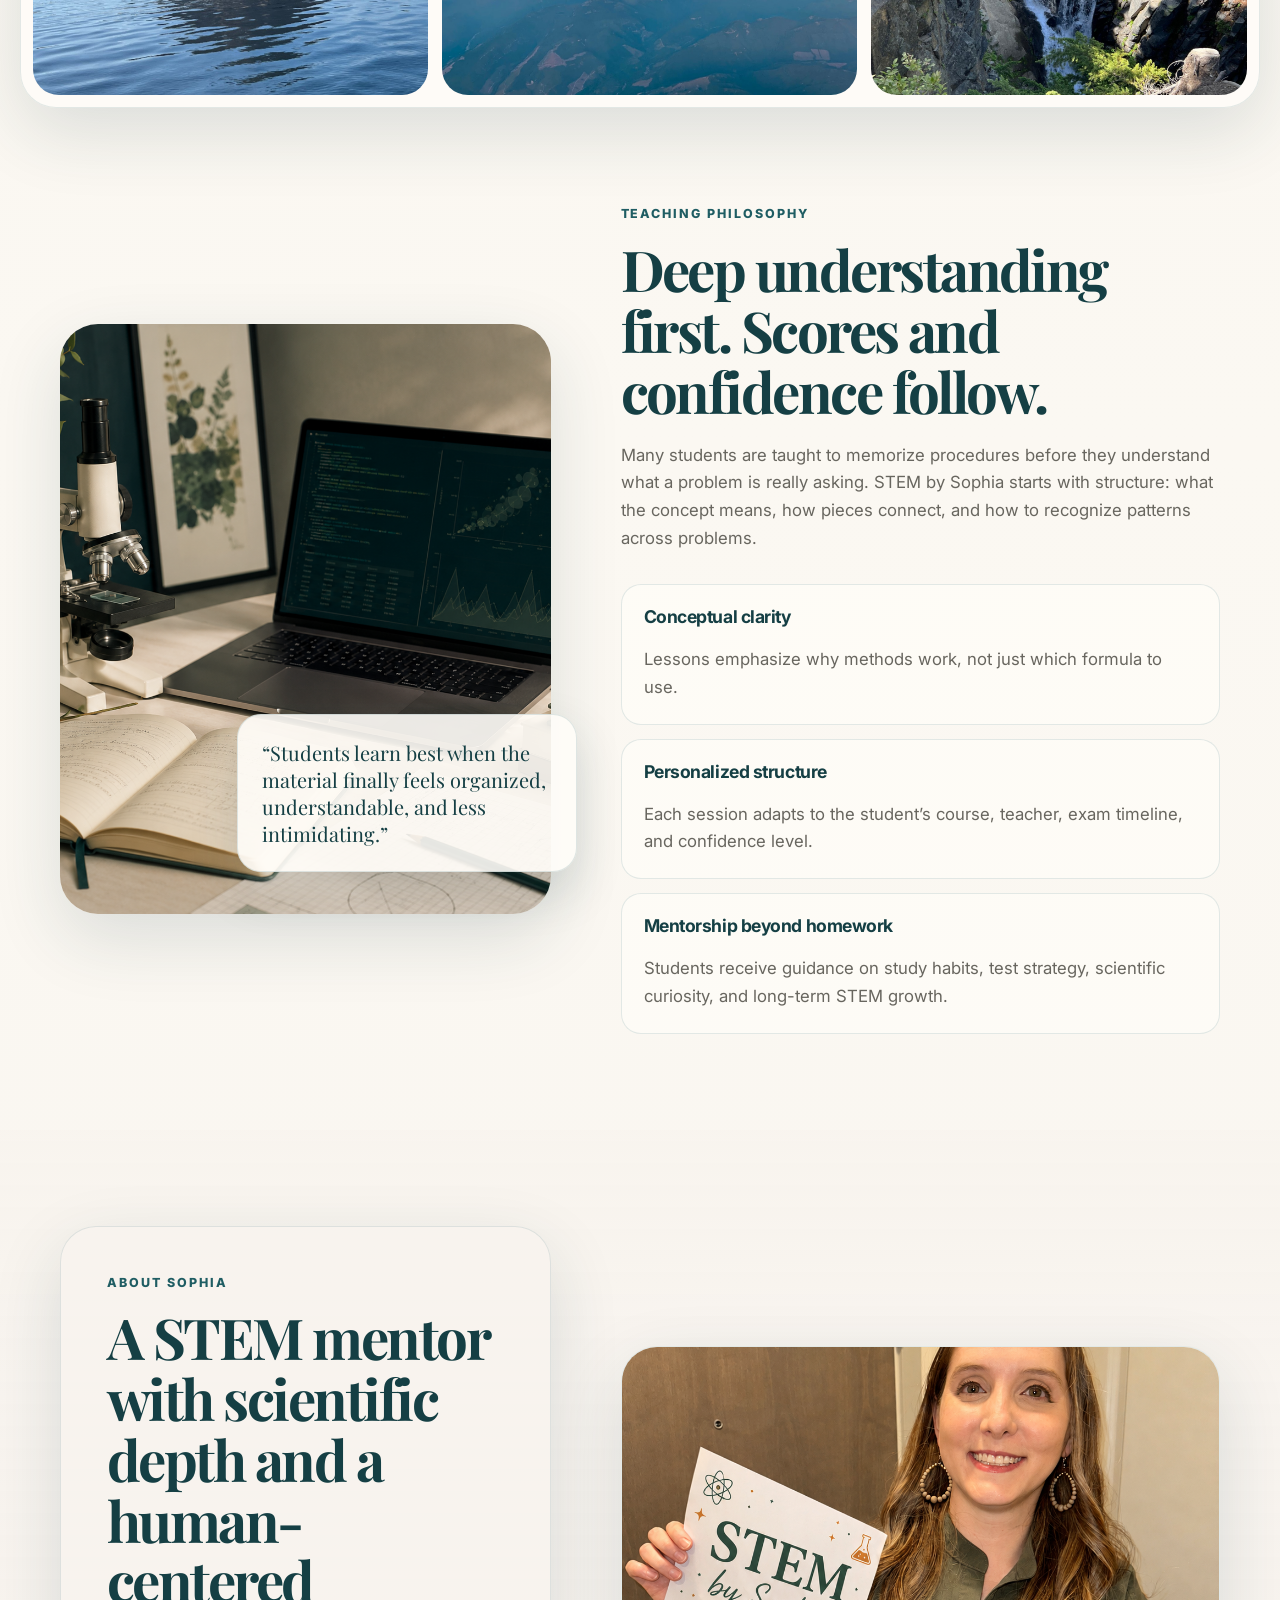
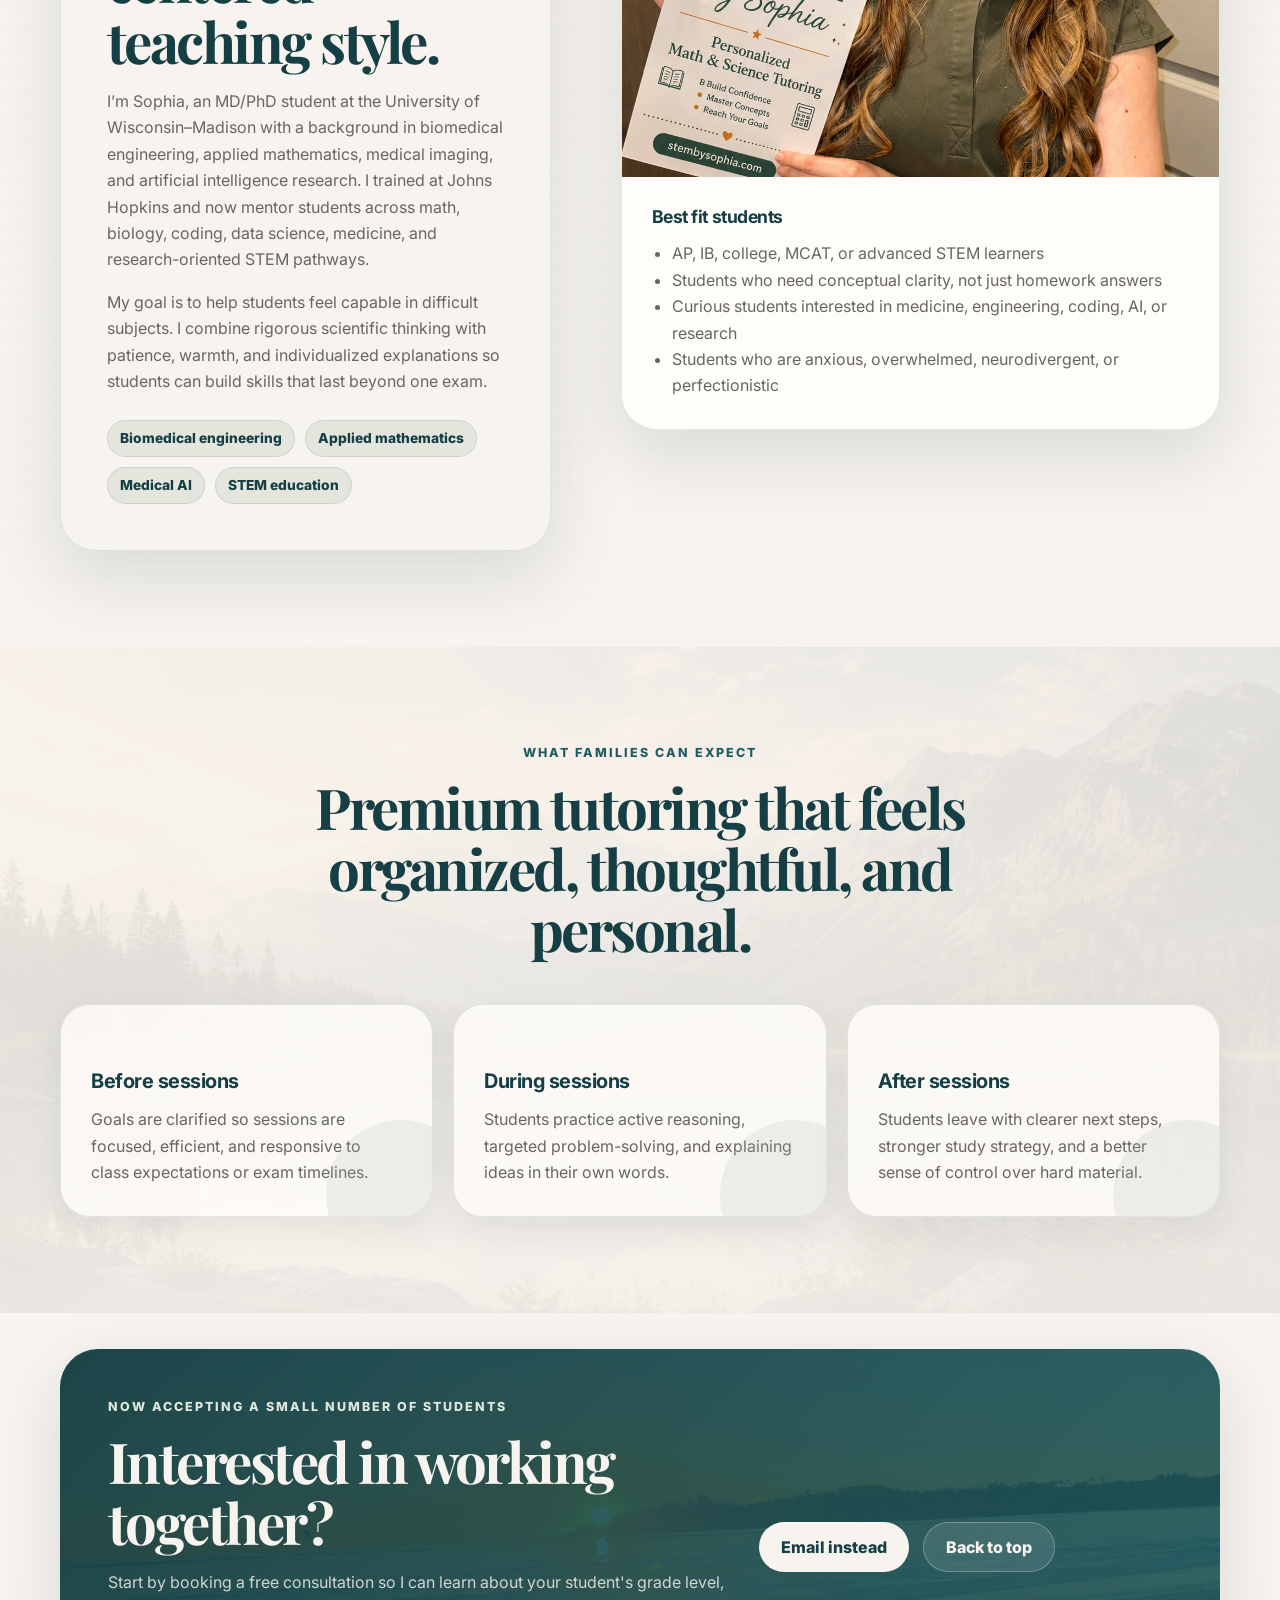
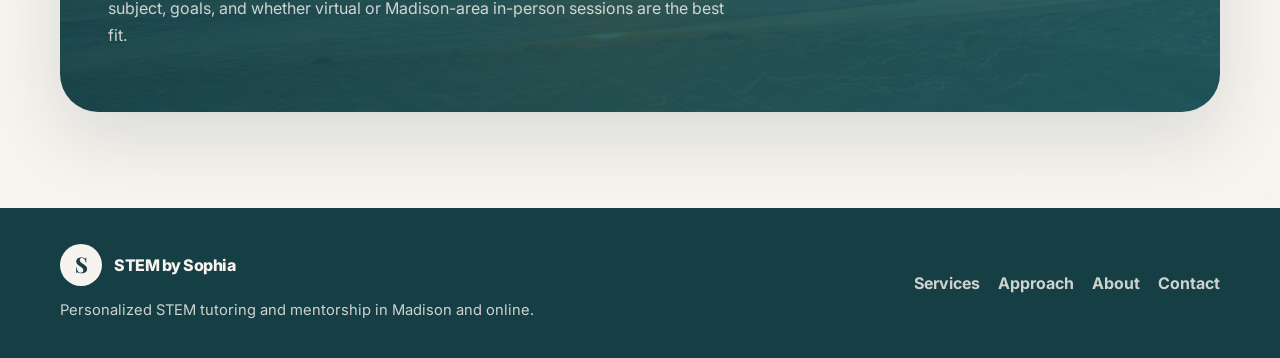
==== commit 71e78f27: "Update index.html Change wording of header (warm to compassionate)" ====
--- a/index.html
+++ b/index.html
@@ -7,7 +7,7 @@
   <meta name="keywords" content="STEM tutoring Madison, AP Biology tutor, AP Calculus tutor, IB tutor, MCAT tutor, Python tutor, AI tutoring, PyTorch tutor, data science tutor, STEM mentorship" />
   <meta name="author" content="Sophia Doerr" />
   <meta property="og:title" content="STEM by Sophia | Personalized STEM Tutoring & Mentorship" />
-  <meta property="og:description" content="Warm, high-level STEM mentorship from an MD/PhD student, Johns Hopkins-trained engineer, and biomedical AI researcher." />
+  <meta property="og:description" content="Compassionate, high-level STEM mentorship from an MD/PhD student, Johns Hopkins-trained engineer, and biomedical AI researcher." />
   <meta property="og:type" content="website" />
   <meta property="og:image" content="images/sophia-sign.jpg" />
   <title>STEM by Sophia | Personalized STEM Tutoring & Mentorship</title>
@@ -47,7 +47,7 @@
           <p class="eyebrow">Madison & online • STEM tutoring and mentorship</p>
           <h1>Personalized STEM mentorship that builds real understanding.</h1>
           <p class="hero-lede">
-            STEM by Sophia offers warm, high-level academic support from an MD/PhD student, Johns Hopkins-trained engineer, and biomedical AI researcher.
+            STEM by Sophia offers compassionate, high-level academic support from an MD/PhD student, Johns Hopkins-trained engineer, and biomedical AI researcher.
           </p>
           <div class="hero-actions">
             <a class="button button-primary" href="#contact">Book a free consultation</a>
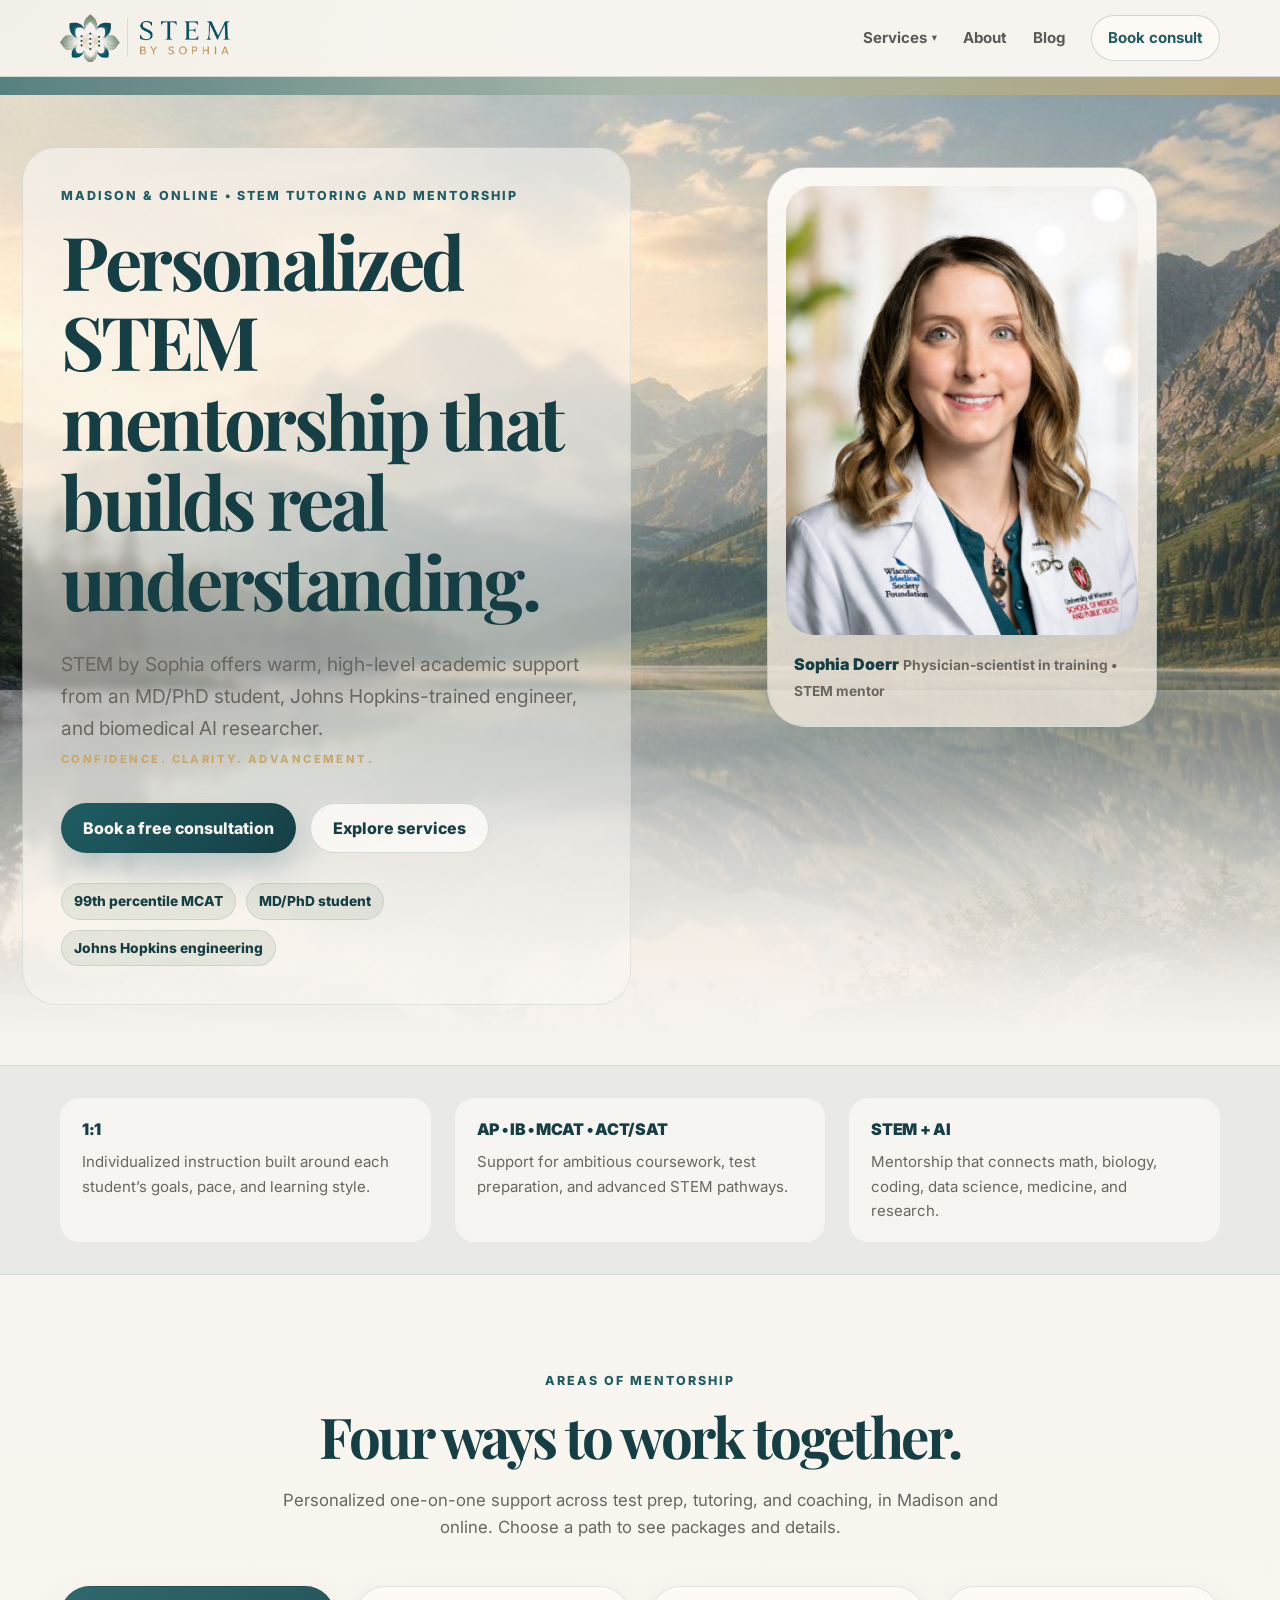
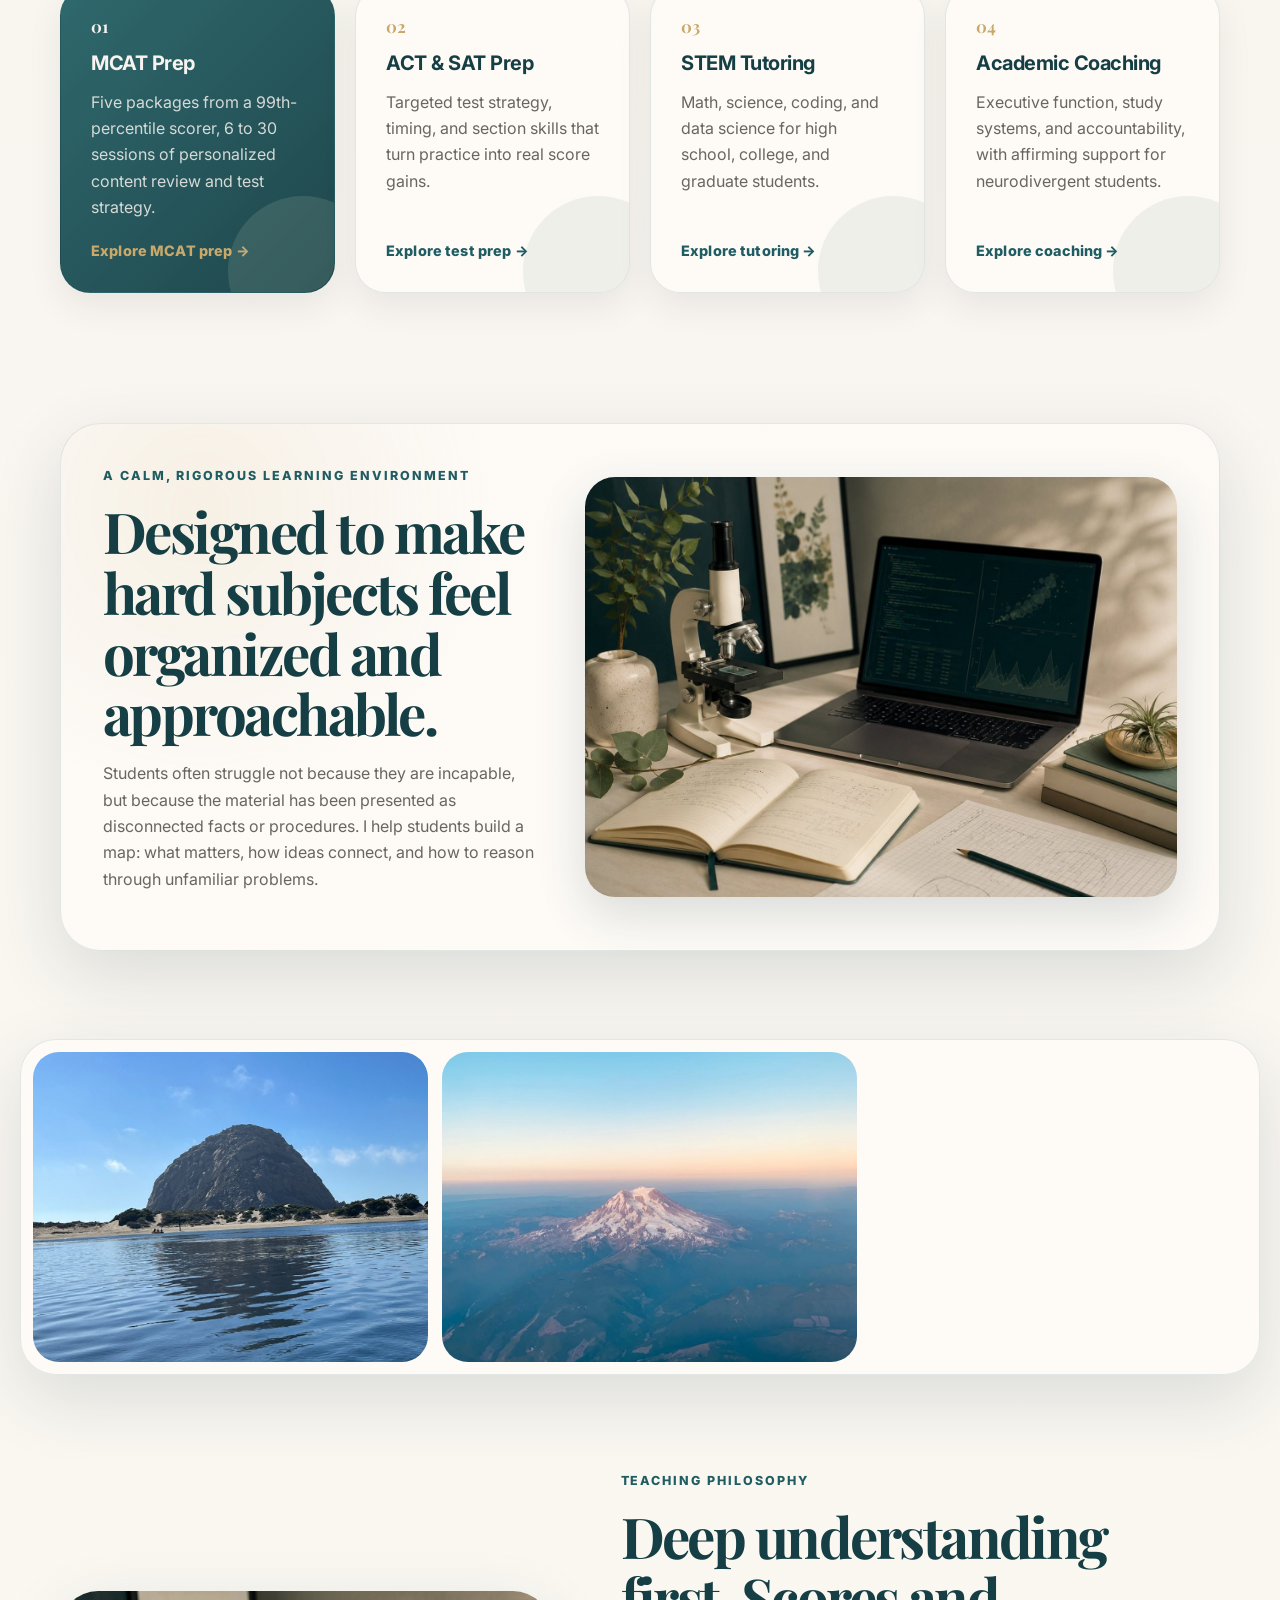
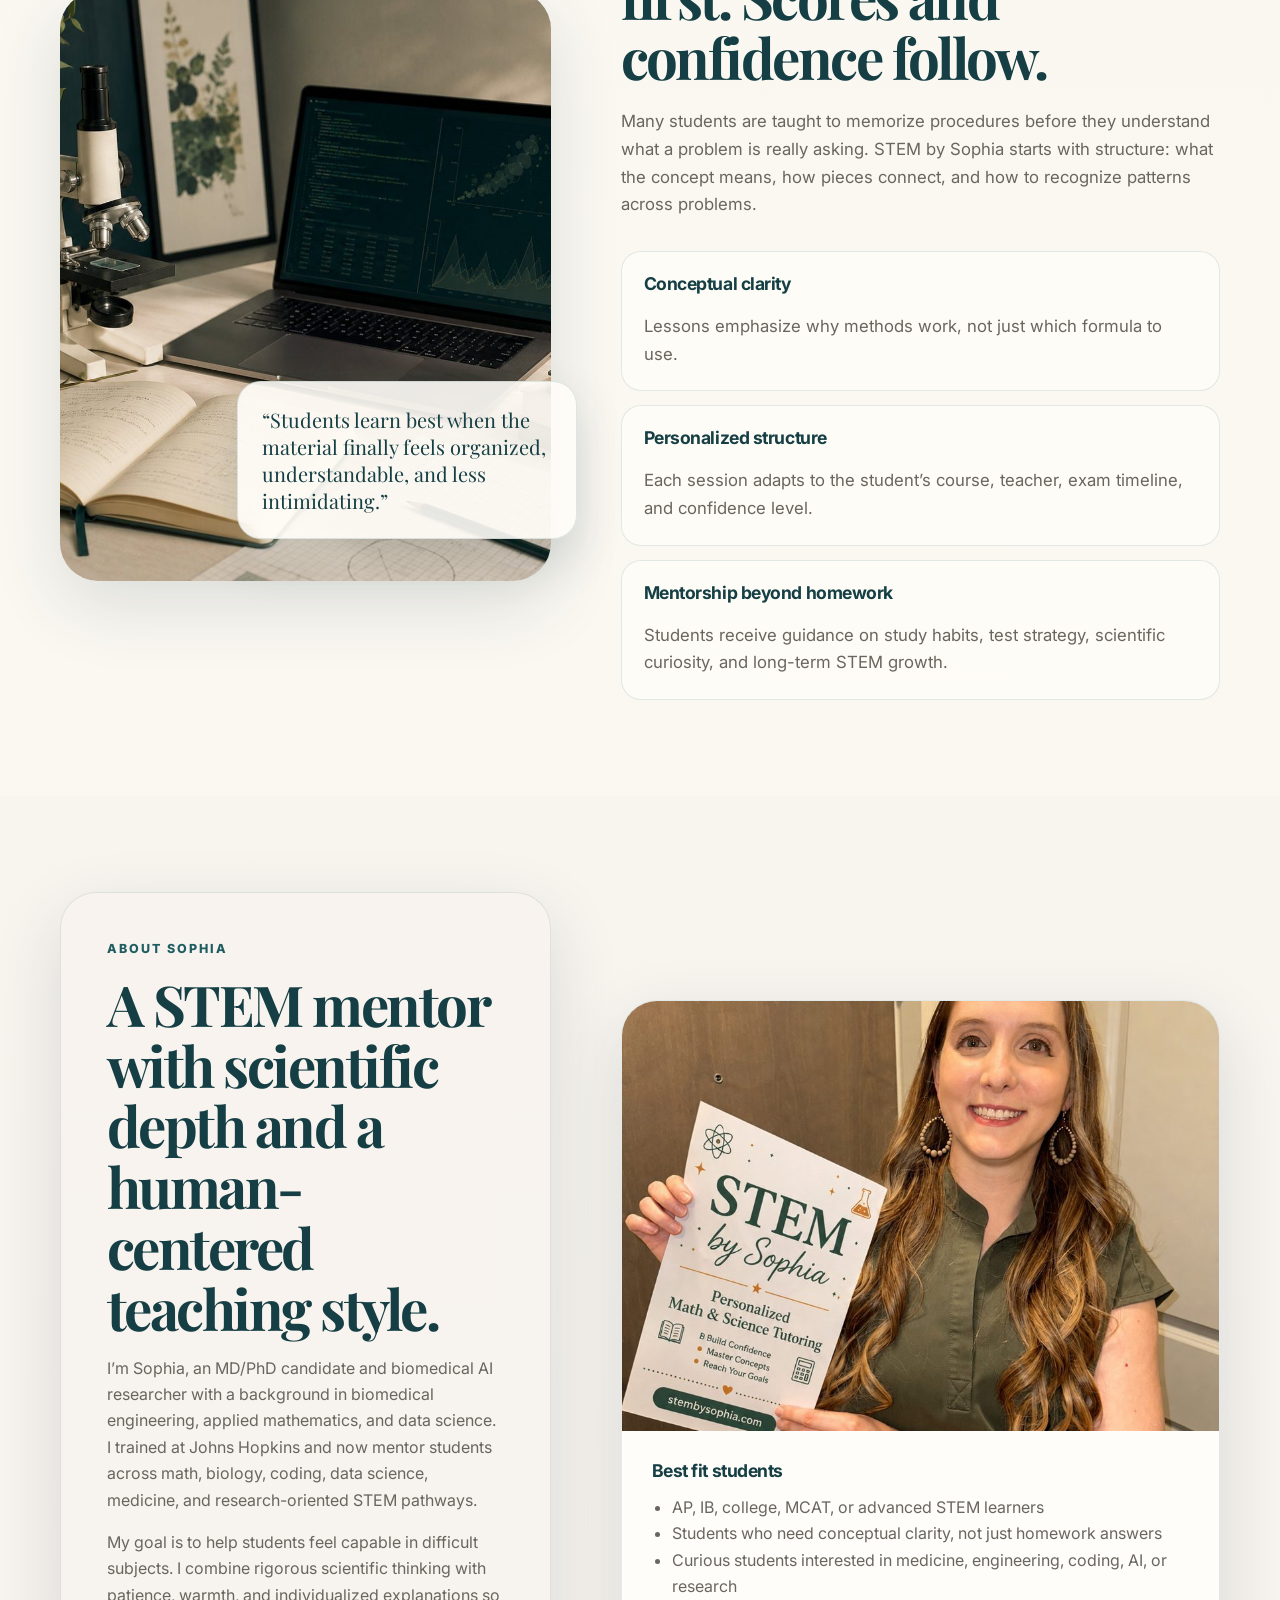
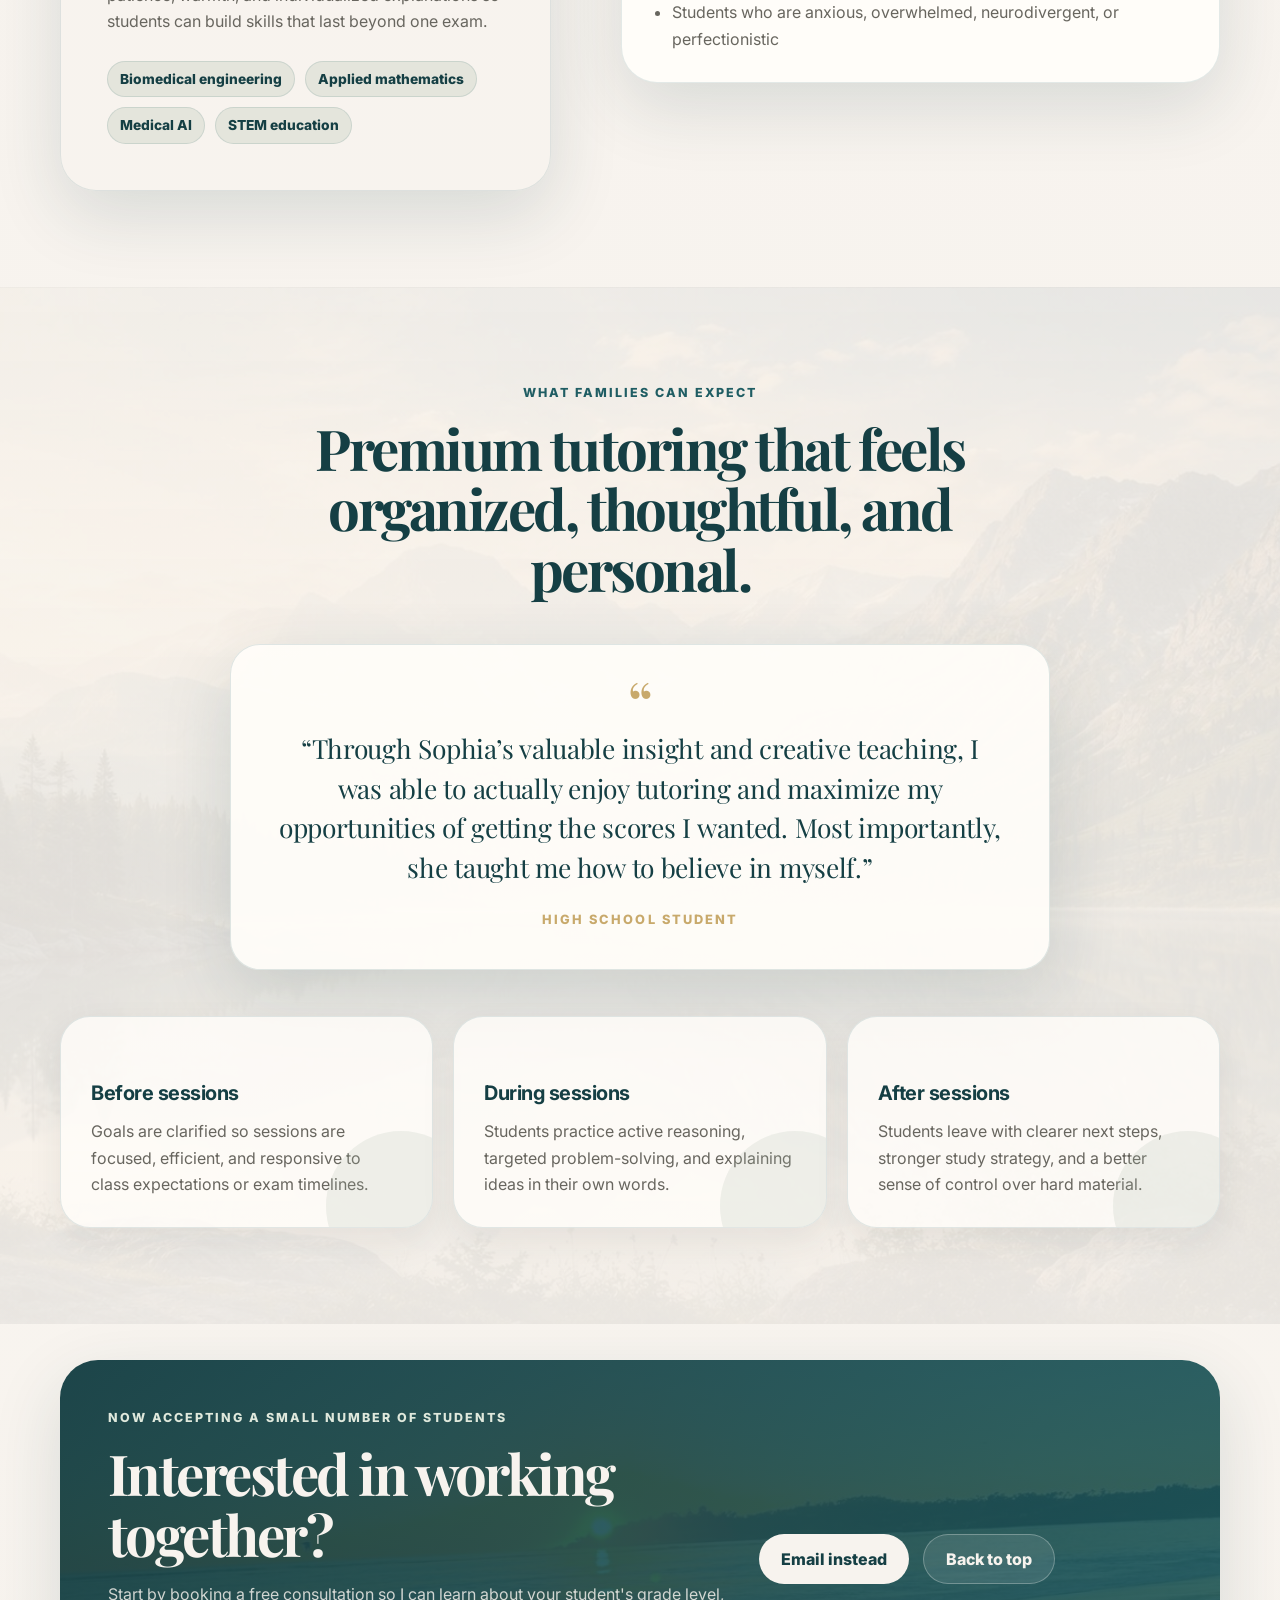
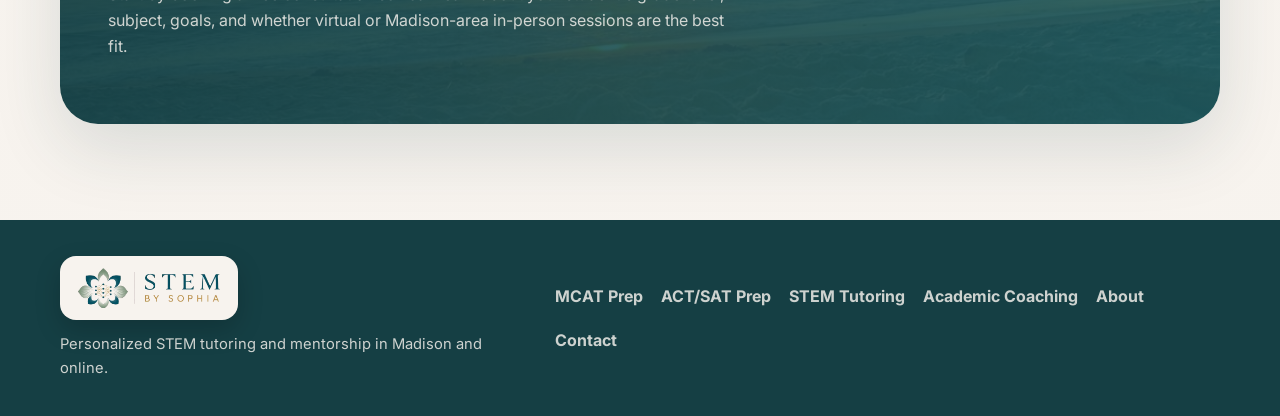
==== commit 17765ed2: "SEO optmization with new pages including package offerings, blog, about page, and more" ====
--- a/index.html
+++ b/index.html
@@ -3,35 +3,67 @@
 <head>
   <meta charset="UTF-8" />
   <meta name="viewport" content="width=device-width, initial-scale=1.0" />
-  <meta name="description" content="STEM by Sophia offers personalized STEM tutoring and mentorship in Madison and online from an MD/PhD student and biomedical AI researcher." />
-  <meta name="keywords" content="STEM tutoring Madison, AP Biology tutor, AP Calculus tutor, IB tutor, MCAT tutor, Python tutor, AI tutoring, PyTorch tutor, data science tutor, STEM mentorship" />
+  <meta name="description" content="STEM by Sophia offers personalized MCAT prep, ACT/SAT test prep, STEM tutoring, and academic coaching in Madison and online from a 99th-percentile MCAT scorer, MD/PhD student, and biomedical AI researcher." />
+  <meta name="keywords" content="STEM tutoring Madison, MCAT tutor, ACT SAT prep, AP Biology tutor, calculus tutor, Python tutor, academic coaching, neurodivergent coaching, MD PhD tutor" />
   <meta name="author" content="Sophia Doerr" />
-  <meta property="og:title" content="STEM by Sophia | Personalized STEM Tutoring & Mentorship" />
-  <meta property="og:description" content="Compassionate, high-level STEM mentorship from an MD/PhD student, Johns Hopkins-trained engineer, and biomedical AI researcher." />
+  <link rel="canonical" href="https://www.stembysophia.com/" />
+  <meta property="og:title" content="STEM by Sophia | Tutoring, MCAT Prep & Academic Coaching" />
+  <meta property="og:description" content="Confidence. Clarity. Advancement. Warm, high-level STEM mentorship from an MD/PhD student, Johns Hopkins-trained engineer, and biomedical AI researcher." />
   <meta property="og:type" content="website" />
-  <meta property="og:image" content="images/sophia-sign.jpg" />
-  <title>STEM by Sophia | Personalized STEM Tutoring & Mentorship</title>
+  <meta property="og:url" content="https://www.stembysophia.com/" />
+  <meta property="og:image" content="https://www.stembysophia.com/images/sophia-whitecoat.jpg" />
+  <title>STEM by Sophia | Tutoring, MCAT Prep &amp; Academic Coaching</title>
   <link rel="preconnect" href="https://fonts.googleapis.com">
   <link rel="preconnect" href="https://fonts.gstatic.com" crossorigin>
-  <link href="https://fonts.googleapis.com/css2?family=Alex+Brush&family=Allura&family=Inter:wght@400;500;600;700;800;900&family=Playfair+Display:wght@600;700&display=swap" rel="stylesheet">  
   <link href="https://fonts.googleapis.com/css2?family=Inter:wght@400;500;600;700;800;900&family=Playfair+Display:wght@600;700&family=Sacramento&display=swap" rel="stylesheet">
-  <link href="https://fonts.googleapis.com/css2?family=Inter:wght@400;500;600;700;800&family=Playfair+Display:wght@600;700&display=swap" rel="stylesheet">
+  <link rel="icon" type="image/png" sizes="32x32" href="images/favicon-32.png" />
+  <link rel="apple-touch-icon" href="images/favicon-180.png" />
   <link rel="stylesheet" href="style.css" />
+  <script type="application/ld+json">
+  {
+    "@context": "https://schema.org",
+    "@type": "EducationalOrganization",
+    "name": "STEM by Sophia",
+    "url": "https://www.stembysophia.com/",
+    "logo": "https://www.stembysophia.com/images/logo.png",
+    "image": "https://www.stembysophia.com/images/sophia-whitecoat.jpg",
+    "description": "Personalized MCAT prep, ACT/SAT test prep, STEM tutoring, and academic coaching in Madison and online.",
+    "slogan": "Confidence. Clarity. Advancement.",
+    "email": "hello@stembysophia.com",
+    "areaServed": [
+      { "@type": "City", "name": "Madison, Wisconsin" },
+      { "@type": "Country", "name": "United States" }
+    ],
+    "founder": {
+      "@type": "Person",
+      "name": "Sophia Doerr",
+      "jobTitle": "MD/PhD Student & STEM Mentor",
+      "alumniOf": "Johns Hopkins University"
+    }
+  }
+  </script>
 </head>
 <body>
   <header class="site-header" id="top">
     <nav class="nav container" aria-label="Primary navigation">
-      <a class="brand" href="#top" aria-label="STEM by Sophia home">
-        <span class="brand-mark">S</span>
-        <span class="brand-text">
-          <span class="brand-stem">STEM </span>
-          <span class="brand-by">  by Sophia</span>
-        </span>
+      <a class="brand" href="index.html" aria-label="STEM by Sophia home">
+        <img loading="eager" decoding="async" src="images/logo-lockup.png" alt="STEM by Sophia" class="brand-logo" width="525" height="148" />
       </a>
-      <div class="nav-links">
-        <a href="#mentorship">Services</a>
-        <a href="#approach">Approach</a>
-        <a href="#about">About</a>
+      <button class="nav-toggle" aria-label="Toggle navigation menu" aria-expanded="false" aria-controls="navLinks">
+        <span></span>
+      </button>
+      <div class="nav-links" id="navLinks">
+        <div class="has-dropdown">
+          <a href="#" class="dropdown-trigger" aria-haspopup="true" aria-expanded="false">Services <span class="caret">&#9662;</span></a>
+          <div class="dropdown">
+            <a href="mcat.html">MCAT Prep<span>6&ndash;30 session packages</span></a>
+            <a href="test-prep.html">ACT &amp; SAT Prep<span>Targeted test strategy</span></a>
+            <a href="tutoring.html">STEM Tutoring<span>Math &amp; science, HS&ndash;grad</span></a>
+            <a href="academic-coaching.html">Academic Coaching<span>Especially ND students</span></a>
+          </div>
+        </div>
+        <a href="about.html">About</a>
+        <a href="blog.html">Blog</a>
         <a href="#contact" class="nav-cta">Book consult</a>
       </div>
     </nav>
@@ -40,32 +72,33 @@
   <main>
     <section class="hero section-padding">
       <div class="hero-background" aria-hidden="true">
-        <img src="images/hero-mountain-lake.png" alt="" />
+        <img loading="eager" decoding="async" src="images/hero-mountain-lake.jpg" alt="" />
       </div>
       <div class="container hero-grid">
-        <div class="hero-copy">
-          <p class="eyebrow">Madison & online • STEM tutoring and mentorship</p>
+        <div class="hero-copy reveal">
+          <p class="eyebrow">Madison &amp; online &bull; STEM tutoring and mentorship</p>
           <h1>Personalized STEM mentorship that builds real understanding.</h1>
           <p class="hero-lede">
-            STEM by Sophia offers compassionate, high-level academic support from an MD/PhD student, Johns Hopkins-trained engineer, and biomedical AI researcher.
-          </p>
+            STEM by Sophia offers warm, high-level academic support from an MD/PhD student, Johns Hopkins-trained engineer, and biomedical AI researcher.
+          </p>
+          <p class="brand-tagline">Confidence. Clarity. Advancement.</p>
           <div class="hero-actions">
             <a class="button button-primary" href="#contact">Book a free consultation</a>
-            <a class="button button-secondary" href="#mentorship">Explore subjects</a>
+            <a class="button button-secondary" href="#mentorship">Explore services</a>
           </div>
           <div class="credential-strip" aria-label="Key credentials">
+            <span>99th percentile MCAT</span>
             <span>MD/PhD student</span>
             <span>Johns Hopkins engineering</span>
-            <span>Biomedical AI research</span>
-          </div>
-        </div>
-
-        <div class="hero-visual" aria-label="Sophia Doerr professional portrait with STEM and nature-inspired imagery">
-          <div class="portrait-card main-portrait">
-            <img src="images/sophia-whitecoat.png" alt="Sophia Doerr in a white coat" class="portrait" />
+          </div>
+        </div>
+
+        <div class="hero-visual" aria-label="Sophia Doerr professional portrait">
+          <div class="portrait-card main-portrait reveal" data-delay="2">
+            <img loading="eager" decoding="async" src="images/sophia-whitecoat.jpg" alt="Sophia Doerr in a white coat" class="portrait" />
             <div class="portrait-caption">
               <strong>Sophia Doerr</strong>
-              <span>Physician-scientist in training • STEM mentor</span>
+              <span>Physician-scientist in training &bull; STEM mentor</span>
             </div>
           </div>
         </div>
@@ -74,15 +107,15 @@
 
     <section class="trust-bar">
       <div class="container trust-grid">
-        <div>
+        <div class="reveal">
           <span class="trust-number">1:1</span>
-          <p>Individualized instruction built around each student’s goals, pace, and learning style.</p>
-        </div>
-        <div>
-          <span class="trust-number">AP • IB • MCAT • ACT/SAT </span>
+          <p>Individualized instruction built around each student&rsquo;s goals, pace, and learning style.</p>
+        </div>
+        <div class="reveal" data-delay="1">
+          <span class="trust-number">AP &bull; IB &bull; MCAT &bull; ACT/SAT</span>
           <p>Support for ambitious coursework, test preparation, and advanced STEM pathways.</p>
         </div>
-        <div>
+        <div class="reveal" data-delay="2">
           <span class="trust-number">STEM + AI</span>
           <p>Mentorship that connects math, biology, coding, data science, medicine, and research.</p>
         </div>
@@ -91,80 +124,74 @@
 
     <section class="section-padding" id="mentorship">
       <div class="container">
-        <div class="section-heading centered">
+        <div class="section-heading centered reveal">
           <p class="eyebrow">Areas of mentorship</p>
-          <h2>Advanced support across STEM, from foundations to frontiers.</h2>
-          <p>
-            Sessions are designed for students who need clarity, confidence, challenge, structure, or a mentor who can connect classroom material to real scientific and medical applications.
-          </p>
-        </div>
-
-        <div class="card-grid services-grid">
-          <article class="service-card">
+          <h2>Four ways to work together.</h2>
+          <p>
+            Personalized one-on-one support across test prep, tutoring, and coaching, in Madison and online. Choose a path to see packages and details.
+          </p>
+        </div>
+
+        <div class="card-grid services-grid offerings-grid">
+          <a class="service-card accent-card card-link reveal" href="mcat.html">
             <span class="card-icon">01</span>
-            <h3>AP & IB STEM</h3>
-            <p>Biology, math, statistics, chemistry-adjacent support, exam strategy, and conceptual review for rigorous high school coursework.</p>
-          </article>
-          <article class="service-card">
+            <h3>MCAT Prep</h3>
+            <p>Five packages from a 99th-percentile scorer, 6 to 30 sessions of personalized content review and test strategy.</p>
+            <span class="card-more">Explore MCAT prep &rarr;</span>
+          </a>
+          <a class="service-card card-link reveal" data-delay="1" href="test-prep.html">
             <span class="card-icon">02</span>
-            <h3>Math through Calculus & Statistics</h3>
-            <p>Algebra, precalculus, calculus, probability, statistics, data interpretation, and problem-solving habits that transfer across courses.</p>
-          </article>
-          <article class="service-card">
+            <h3>ACT &amp; SAT Prep</h3>
+            <p>Targeted test strategy, timing, and section skills that turn practice into real score gains.</p>
+            <span class="card-more">Explore test prep &rarr;</span>
+          </a>
+          <a class="service-card card-link reveal" data-delay="2" href="tutoring.html">
             <span class="card-icon">03</span>
-            <h3>Biology, Medicine & MCAT</h3>
-            <p>Biology, physiology, systems thinking, premed preparation, MCAT science review, and mentorship for students interested in medicine or research.</p>
-          </article>
-          <article class="service-card">
+            <h3>STEM Tutoring</h3>
+            <p>Math, science, coding, and data science for high school, college, and graduate students.</p>
+            <span class="card-more">Explore tutoring &rarr;</span>
+          </a>
+          <a class="service-card card-link reveal" data-delay="3" href="academic-coaching.html">
             <span class="card-icon">04</span>
-            <h3>Python, AI & Data Science</h3>
-            <p>Python programming, data analysis, machine learning, PyTorch, research workflows, and practical computational thinking.</p>
-          </article>
-          <article class="service-card">
-            <span class="card-icon">05</span>
-            <h3>Research & Academic Skills</h3>
-            <p>Scientific reasoning, literature interpretation, project planning, coding for research, study systems, and communication skills.</p>
-          </article>
-          <article class="service-card accent-card">
-            <span class="card-icon">06</span>
-            <h3>Confidence-centered mentoring</h3>
-            <p>Supportive guidance for anxious, overwhelmed, neurodivergent, perfectionistic, or high-achieving students who need both rigor and emotional safety.</p>
-          </article>
+            <h3>Academic Coaching</h3>
+            <p>Executive function, study systems, and accountability, with affirming support for neurodivergent students.</p>
+            <span class="card-more">Explore coaching &rarr;</span>
+          </a>
         </div>
       </div>
     </section>
 
     <section class="visual-story-section">
       <div class="container visual-story-grid">
-        <div class="visual-story-copy">
+        <div class="visual-story-copy reveal">
           <p class="eyebrow">A calm, rigorous learning environment</p>
           <h2>Designed to make hard subjects feel organized and approachable.</h2>
           <p>
             Students often struggle not because they are incapable, but because the material has been presented as disconnected facts or procedures. I help students build a map: what matters, how ideas connect, and how to reason through unfamiliar problems.
           </p>
         </div>
-        <div class="study-image-card">
-          <img src="images/stem-desk.png" alt="A calm STEM study desk with notebook, microscope, laptop, and graphs" />
+        <div class="study-image-card reveal" data-delay="1">
+          <img loading="lazy" decoding="async" src="images/stem-desk.jpg" alt="A calm STEM study desk with notebook, microscope, laptop, and graphs" />
         </div>
       </div>
     </section>
 
     <section class="image-band" aria-label="Nature and curiosity imagery">
-      <img src="images/nature-morro-rock.jpg" alt="Morro Rock and calm coastline" />
-      <img src="images/nature-rainier-aerial.jpg" alt="Aerial view of Mount Rainier" />
-      <img src="images/nature-waterfall.jpg" alt="Waterfall surrounded by greenery" />
+      <img loading="lazy" decoding="async" src="images/nature-morro-rock.jpg" alt="Morro Rock and calm coastline" />
+      <img loading="lazy" decoding="async" src="images/nature-rainier-aerial.jpg" alt="Aerial view of Mount Rainier" />
+      <img loading="lazy" decoding="async" src="images/nature-waterfall.jpg" alt="Waterfall surrounded by greenery" />
     </section>
 
     <section class="section-padding approach-section" id="approach">
       <div class="container split-grid">
-        <div class="media-panel">
-          <img src="images/stem-desk.png" alt="STEM workspace with microscope, notebook, coding, and data visualization" />
+        <div class="media-panel reveal">
+          <img loading="lazy" decoding="async" src="images/stem-desk.jpg" alt="STEM workspace with microscope, notebook, coding, and data visualization" />
           <div class="quote-card">
-            <p>“Students learn best when the material finally feels organized, understandable, and less intimidating.”</p>
-          </div>
-        </div>
-
-        <div class="section-heading">
+            <p>&ldquo;Students learn best when the material finally feels organized, understandable, and less intimidating.&rdquo;</p>
+          </div>
+        </div>
+
+        <div class="section-heading reveal" data-delay="1">
           <p class="eyebrow">Teaching philosophy</p>
           <h2>Deep understanding first. Scores and confidence follow.</h2>
           <p>
@@ -177,7 +204,7 @@
             </div>
             <div class="feature-item">
               <h3>Personalized structure</h3>
-              <p>Each session adapts to the student’s course, teacher, exam timeline, and confidence level.</p>
+              <p>Each session adapts to the student&rsquo;s course, teacher, exam timeline, and confidence level.</p>
             </div>
             <div class="feature-item">
               <h3>Mentorship beyond homework</h3>
@@ -190,11 +217,11 @@
 
     <section class="section-padding about-section" id="about">
       <div class="container about-grid">
-        <div class="about-copy">
+        <div class="about-copy reveal">
           <p class="eyebrow">About Sophia</p>
           <h2>A STEM mentor with scientific depth and a human-centered teaching style.</h2>
           <p>
-            I’m Sophia, an MD/PhD student at the University of Wisconsin–Madison with a background in biomedical engineering, applied mathematics, medical imaging, and artificial intelligence research. I trained at Johns Hopkins and now mentor students across math, biology, coding, data science, medicine, and research-oriented STEM pathways.
+            I&rsquo;m Sophia, an MD/PhD candidate and biomedical AI researcher with a background in biomedical engineering, applied mathematics, and data science. I trained at Johns Hopkins and now mentor students across math, biology, coding, data science, medicine, and research-oriented STEM pathways.
           </p>
           <p>
             My goal is to help students feel capable in difficult subjects. I combine rigorous scientific thinking with patience, warmth, and individualized explanations so students can build skills that last beyond one exam.
@@ -206,8 +233,8 @@
             <span>STEM education</span>
           </div>
         </div>
-        <div class="about-card">
-          <img src="images/sophia-sign.jpg" alt="Sophia holding a STEM by Sophia sign" />
+        <div class="about-card reveal" data-delay="1">
+          <img loading="lazy" decoding="async" src="images/sophia-sign.jpg" alt="Sophia holding a STEM by Sophia sign" />
           <div class="about-card-content">
             <h3>Best fit students</h3>
             <ul>
@@ -223,20 +250,24 @@
 
     <section class="section-padding testimonials-section">
       <div class="container">
-        <div class="section-heading centered">
+        <div class="section-heading centered reveal">
           <p class="eyebrow">What families can expect</p>
           <h2>Premium tutoring that feels organized, thoughtful, and personal.</h2>
         </div>
+        <figure class="testimonial reveal">
+          <blockquote>&ldquo;Through Sophia&rsquo;s valuable insight and creative teaching, I was able to actually enjoy tutoring and maximize my opportunities of getting the scores I wanted. Most importantly, she taught me how to believe in myself.&rdquo;</blockquote>
+          <figcaption>High school student</figcaption>
+        </figure>
         <div class="expectation-grid">
-          <div class="expectation-card">
+          <div class="expectation-card reveal">
             <h3>Before sessions</h3>
             <p>Goals are clarified so sessions are focused, efficient, and responsive to class expectations or exam timelines.</p>
           </div>
-          <div class="expectation-card">
+          <div class="expectation-card reveal" data-delay="1">
             <h3>During sessions</h3>
             <p>Students practice active reasoning, targeted problem-solving, and explaining ideas in their own words.</p>
           </div>
-          <div class="expectation-card">
+          <div class="expectation-card reveal" data-delay="2">
             <h3>After sessions</h3>
             <p>Students leave with clearer next steps, stronger study strategy, and a better sense of control over hard material.</p>
           </div>
@@ -245,7 +276,7 @@
     </section>
 
     <section class="cta-section" id="contact">
-      <div class="container cta-card">
+      <div class="container cta-card reveal">
         <div>
           <p class="eyebrow">Now accepting a small number of students</p>
           <h2>Interested in working together?</h2>
@@ -254,7 +285,7 @@
           </p>
         </div>
 
-        <div class="cta-actions">
+        <div class="cta-actions booking-actions">
         <!-- Start Square Appointments Embed Code -->
       <script src="https://square.site/appointments/buyer/widget/3b6ggubn26pd8r/LTJK2GXPA65BX.js"></script>
       <!-- End Square Appointments Embed Code -->
@@ -268,19 +299,21 @@
   <footer class="site-footer">
     <div class="container footer-grid">
       <div>
-        <a class="brand footer-brand" href="#top">
-          <span class="brand-mark">S</span>
-          <span class="brand-text">STEM by Sophia</span>
+        <a class="brand footer-brand" href="index.html" aria-label="STEM by Sophia home">
+          <span class="footer-logo-chip"><img loading="lazy" decoding="async" src="images/logo-lockup.png" alt="STEM by Sophia" /></span>
         </a>
         <p>Personalized STEM tutoring and mentorship in Madison and online.</p>
       </div>
       <div class="footer-links">
-        <a href="#mentorship">Services</a>
-        <a href="#approach">Approach</a>
+        <a href="mcat.html">MCAT Prep</a>
+        <a href="test-prep.html">ACT/SAT Prep</a>
+        <a href="tutoring.html">STEM Tutoring</a>
+        <a href="academic-coaching.html">Academic Coaching</a>
         <a href="#about">About</a>
-        <a href="mailto:sophia@doerr.us">Contact</a>
+        <a href="mailto:hello@stembysophia.com">Contact</a>
       </div>
     </div>
   </footer>
+  <script src="main.js"></script>
 </body>
 </html>
--- a/style.css
+++ b/style.css
@@ -104,7 +104,7 @@
   font-family: "Inter", system-ui, sans-serif;
   font-weight: 900;
   color: var(--teal-dark);
-  letter-spacing: -0.043m;
+  letter-spacing: -0.043em;
   font-size: 1.2em;
 }
 
@@ -173,13 +173,12 @@
   inset: 0;
   background:
     linear-gradient(180deg,
-		    rgba(247, 243, 238, 0) 0%,
-		    rgba(247, 243, 238, 0) 28%,
-		    rgba(247, 243, 238, 0) 62%,
-		    rgba(247, 243, 238, 0.35) 62%,
-		    rgba(247, 243, 238, 0.82) 84%,
-		    var(--cream) 100%
-	`	);
+      rgba(247, 243, 238, 0) 0%,
+      rgba(247, 243, 238, 0) 28%,
+      rgba(247, 243, 238, 0) 62%,
+      rgba(247, 243, 238, 0.35) 62%,
+      rgba(247, 243, 238, 0.82) 84%,
+      var(--cream) 100%);
 }
 
 .hero::before {
@@ -692,7 +691,7 @@
 .testimonials-section {
   background:
     linear-gradient(180deg, rgba(247, 243, 238, 0.86), rgba(247, 243, 238, 0.94)),
-    url("images/hero-mountain-lake.png") center / cover;
+    url("images/hero-mountain-lake.jpg") center / cover;
 }
 
 .expectation-grid {
@@ -991,3 +990,652 @@
 .booking-actions button {
   font-family: "Inter", system-ui, sans-serif;
 }
+
+/* =====================================================================
+   MULTI-PAGE ADDITIONS  —  service pages, packages, FAQ, nav, reveals
+   Built on the existing design tokens (teal / cream / gold / sage).
+   ===================================================================== */
+
+/* ---- Navigation: dropdown + mobile menu ---- */
+.nav-toggle {
+  display: none;
+  width: 46px;
+  height: 46px;
+  border: 1px solid rgba(31, 93, 99, 0.22);
+  border-radius: 14px;
+  background: rgba(255, 253, 249, 0.72);
+  cursor: pointer;
+  padding: 0;
+}
+.nav-toggle span,
+.nav-toggle span::before,
+.nav-toggle span::after {
+  content: "";
+  display: block;
+  width: 20px;
+  height: 2px;
+  margin: 0 auto;
+  background: var(--teal-dark);
+  border-radius: 2px;
+  transition: transform 220ms ease, opacity 180ms ease;
+}
+.nav-toggle span { position: relative; }
+.nav-toggle span::before { position: absolute; top: -6px; }
+.nav-toggle span::after  { position: absolute; top: 6px; }
+.nav-toggle[aria-expanded="true"] span { background: transparent; }
+.nav-toggle[aria-expanded="true"] span::before { transform: translateY(6px) rotate(45deg); }
+.nav-toggle[aria-expanded="true"] span::after  { transform: translateY(-6px) rotate(-45deg); }
+
+.has-dropdown { position: relative; }
+.dropdown-trigger { cursor: pointer; display: inline-flex; align-items: center; gap: 5px; }
+.dropdown-trigger .caret { font-size: 0.7em; transition: transform 200ms ease; }
+.dropdown {
+  position: absolute;
+  top: calc(100% + 14px);
+  left: 50%;
+  transform: translateX(-50%) translateY(8px);
+  min-width: 232px;
+  padding: 10px;
+  border-radius: 18px;
+  background: rgba(255, 253, 249, 0.97);
+  border: 1px solid var(--line);
+  box-shadow: 0 24px 54px rgba(31, 64, 68, 0.18);
+  backdrop-filter: blur(14px);
+  opacity: 0;
+  visibility: hidden;
+  transition: opacity 200ms ease, transform 200ms ease, visibility 200ms;
+  z-index: 120;
+}
+.dropdown a {
+  display: block;
+  padding: 11px 14px;
+  border-radius: 12px;
+  font-size: 0.92rem;
+  font-weight: 700;
+  color: var(--teal-dark);
+}
+.dropdown a span { display: block; font-weight: 600; font-size: 0.78rem; color: var(--muted); margin-top: 1px; }
+.dropdown a:hover { background: rgba(167, 184, 165, 0.22); }
+.has-dropdown:hover .dropdown,
+.has-dropdown:focus-within .dropdown {
+  opacity: 1;
+  visibility: visible;
+  transform: translateX(-50%) translateY(0);
+}
+.has-dropdown:hover .caret { transform: rotate(180deg); }
+
+/* ---- Interior page hero ---- */
+.page-hero {
+  position: relative;
+  isolation: isolate;
+  overflow: hidden;
+  padding: 132px 0 72px;
+}
+.page-hero::before {
+  content: "";
+  position: absolute;
+  inset: 0 0 auto;
+  height: 14px;
+  background: linear-gradient(90deg, var(--teal), var(--sage), var(--gold));
+  opacity: 0.72;
+  z-index: 1;
+}
+.page-hero-bg {
+  position: absolute;
+  inset: 0;
+  z-index: -2;
+}
+.page-hero-bg img { width: 100%; height: 100%; object-fit: cover; }
+.page-hero::after {
+  content: "";
+  position: absolute;
+  inset: 0;
+  z-index: -1;
+  background:
+    linear-gradient(180deg, rgba(247,243,238,0.72) 0%, rgba(247,243,238,0.86) 55%, var(--cream) 100%),
+    linear-gradient(100deg, rgba(21,63,68,0.10), rgba(247,243,238,0));
+}
+.page-hero-inner { max-width: 760px; }
+.page-hero h1 { font-size: clamp(2.4rem, 5vw, 4.4rem); }
+.page-hero .hero-lede { margin-top: 22px; }
+.page-hero .credential-strip { margin-top: 26px; }
+
+.breadcrumb {
+  display: flex;
+  flex-wrap: wrap;
+  align-items: center;
+  gap: 9px;
+  margin-bottom: 22px;
+  font-size: 0.82rem;
+  font-weight: 700;
+  color: var(--muted);
+}
+.breadcrumb a { color: var(--teal); }
+.breadcrumb a:hover { text-decoration: underline; }
+.breadcrumb span.sep { opacity: 0.5; }
+
+/* ---- Highlight stats row ---- */
+.stat-row {
+  display: grid;
+  grid-template-columns: repeat(auto-fit, minmax(170px, 1fr));
+  gap: 18px;
+  margin-top: 6px;
+}
+.stat {
+  padding: 26px 24px;
+  border-radius: var(--radius-md);
+  background: rgba(255, 253, 249, 0.72);
+  border: 1px solid rgba(31, 93, 99, 0.12);
+  box-shadow: 0 14px 34px rgba(35, 56, 54, 0.07);
+}
+.stat strong {
+  display: block;
+  font-family: "Playfair Display", serif;
+  font-size: 2.3rem;
+  line-height: 1;
+  color: var(--teal-dark);
+  letter-spacing: -0.03em;
+}
+.stat span { display: block; margin-top: 8px; color: var(--muted); font-size: 0.92rem; font-weight: 600; }
+
+/* ---- Package cards ---- */
+.package-grid {
+  display: grid;
+  grid-template-columns: repeat(auto-fit, minmax(290px, 1fr));
+  gap: 22px;
+  align-items: stretch;
+}
+.package-card {
+  position: relative;
+  display: flex;
+  flex-direction: column;
+  padding: 32px 30px 30px;
+  border-radius: var(--radius-lg);
+  background: rgba(255, 253, 249, 0.82);
+  border: 1px solid rgba(31, 93, 99, 0.14);
+  box-shadow: 0 16px 38px rgba(35, 56, 54, 0.08);
+  overflow: hidden;
+  transition: transform 220ms ease, box-shadow 220ms ease;
+}
+.package-card:hover { transform: translateY(-5px); box-shadow: 0 26px 60px rgba(31, 64, 68, 0.16); }
+.package-card::after {
+  content: "";
+  position: absolute;
+  right: -50px; bottom: -60px;
+  width: 160px; height: 160px;
+  border-radius: 999px;
+  background: rgba(167, 184, 165, 0.16);
+}
+.package-card.featured {
+  background: linear-gradient(150deg, rgba(31, 93, 99, 0.96), rgba(21, 63, 68, 0.98));
+  border-color: transparent;
+}
+.package-card.featured::after { background: rgba(200, 169, 107, 0.22); }
+.package-card.featured h3,
+.package-card.featured .package-sessions,
+.package-card.featured .package-desc,
+.package-card.featured .package-features li { color: var(--cream); }
+.package-card.featured .package-features li::before { color: var(--gold); }
+.package-card.featured .package-hours { color: var(--sage-light); }
+.package-badge {
+  position: absolute;
+  top: 18px; right: 18px;
+  padding: 5px 12px;
+  border-radius: 999px;
+  font-size: 0.68rem;
+  font-weight: 800;
+  letter-spacing: 0.1em;
+  text-transform: uppercase;
+  color: var(--teal-dark);
+  background: var(--gold);
+}
+.package-eyebrow {
+  font-size: 0.74rem; font-weight: 800; letter-spacing: 0.14em;
+  text-transform: uppercase; color: var(--gold); margin-bottom: 10px;
+}
+.package-card.featured .package-eyebrow { color: var(--sage-light); }
+.package-card h3 { font-size: 1.4rem; margin-bottom: 4px; }
+.package-sessions {
+  display: flex; align-items: baseline; gap: 8px;
+  margin-top: 14px;
+  font-family: "Playfair Display", serif;
+  color: var(--teal-dark);
+}
+.package-sessions b { font-size: 2.5rem; line-height: 1; letter-spacing: -0.03em; font-weight: 700; }
+.package-sessions em { font-style: normal; font-size: 0.96rem; font-weight: 600; font-family: "Inter", sans-serif; color: var(--muted); }
+.package-card.featured .package-sessions em { color: var(--sage-light); }
+.package-hours {
+  margin-top: 4px; font-size: 0.86rem; font-weight: 700; color: var(--teal);
+}
+.package-desc { margin: 16px 0 18px; color: var(--muted); font-size: 0.96rem; position: relative; }
+.package-features {
+  list-style: none; padding: 0; margin: 0 0 24px;
+  display: grid; gap: 9px; position: relative;
+}
+.package-features li {
+  position: relative; padding-left: 26px;
+  font-size: 0.92rem; color: var(--charcoal); font-weight: 500;
+}
+.package-features li::before {
+  content: "✓"; position: absolute; left: 0; top: 0;
+  color: var(--teal); font-weight: 800;
+}
+.package-card .button { margin-top: auto; position: relative; }
+.package-card.featured .button-primary { color: var(--teal-dark); background: var(--cream); box-shadow: none; }
+
+/* ---- Comparison table ---- */
+.compare-wrap { overflow-x: auto; border-radius: var(--radius-md); border: 1px solid var(--line); box-shadow: 0 14px 34px rgba(35,56,54,0.07); }
+.compare-table { width: 100%; border-collapse: collapse; min-width: 640px; background: rgba(255,253,249,0.85); }
+.compare-table th, .compare-table td { padding: 16px 18px; text-align: left; border-bottom: 1px solid var(--line); font-size: 0.93rem; }
+.compare-table thead th { background: rgba(31,93,99,0.08); color: var(--teal-dark); font-weight: 800; letter-spacing: -0.01em; }
+.compare-table tbody th { font-weight: 700; color: var(--teal-dark); }
+.compare-table td { color: var(--muted); }
+.compare-table tr:last-child td, .compare-table tr:last-child th { border-bottom: none; }
+.compare-table .yes { color: var(--teal); font-weight: 800; }
+
+/* ---- Subject grid (tutoring) ---- */
+.subject-grid { display: grid; grid-template-columns: repeat(auto-fit, minmax(280px, 1fr)); gap: 20px; }
+.subject-card {
+  padding: 28px;
+  border-radius: var(--radius-lg);
+  background: rgba(255, 253, 249, 0.80);
+  border: 1px solid rgba(31, 93, 99, 0.13);
+  box-shadow: 0 14px 34px rgba(35, 56, 54, 0.07);
+}
+.subject-card h3 { display: flex; align-items: center; gap: 10px; font-size: 1.2rem; margin-bottom: 16px; }
+.subject-card h3 .dot { width: 10px; height: 10px; border-radius: 50%; background: var(--gold); flex: none; }
+.subject-pills { display: flex; flex-wrap: wrap; gap: 8px; }
+.subject-pill {
+  padding: 6px 13px; border-radius: 999px;
+  background: rgba(167, 184, 165, 0.22);
+  border: 1px solid rgba(31, 93, 99, 0.12);
+  color: var(--teal-dark); font-size: 0.84rem; font-weight: 700;
+}
+
+/* ---- Generic two-column prose feature ---- */
+.prose-split { display: grid; grid-template-columns: 1fr 1fr; gap: 56px; align-items: start; }
+.prose-split p { color: var(--muted); }
+.checklist { list-style: none; padding: 0; margin: 18px 0 0; display: grid; gap: 12px; }
+.checklist li { position: relative; padding-left: 30px; color: var(--charcoal); }
+.checklist li::before {
+  content: "✓"; position: absolute; left: 0; top: 0;
+  width: 20px; height: 20px; border-radius: 50%;
+  display: grid; place-items: center; font-size: 0.7rem; font-weight: 900;
+  color: var(--cream); background: var(--teal);
+}
+
+/* ---- FAQ accordion ---- */
+.faq { display: grid; gap: 12px; max-width: 860px; margin: 0 auto; }
+.faq-item {
+  border-radius: var(--radius-md);
+  background: rgba(255, 253, 249, 0.80);
+  border: 1px solid rgba(31, 93, 99, 0.13);
+  overflow: hidden;
+}
+.faq-item summary {
+  list-style: none; cursor: pointer;
+  display: flex; align-items: center; justify-content: space-between; gap: 16px;
+  padding: 22px 24px;
+  font-weight: 800; color: var(--teal-dark); font-size: 1.02rem;
+}
+.faq-item summary::-webkit-details-marker { display: none; }
+.faq-item summary .plus { flex: none; width: 24px; height: 24px; position: relative; transition: transform 240ms ease; }
+.faq-item summary .plus::before,
+.faq-item summary .plus::after {
+  content: ""; position: absolute; inset: 0; margin: auto;
+  background: var(--teal); border-radius: 2px;
+}
+.faq-item summary .plus::before { width: 14px; height: 2px; }
+.faq-item summary .plus::after { width: 2px; height: 14px; }
+.faq-item[open] summary .plus { transform: rotate(135deg); }
+.faq-item .faq-body { padding: 0 24px 22px; color: var(--muted); }
+.faq-item .faq-body p { margin: 0; }
+
+/* ---- Callout band ---- */
+.callout {
+  display: grid; grid-template-columns: 1.4fr auto; gap: 28px; align-items: center;
+  padding: 40px 44px; border-radius: 34px; color: var(--cream);
+  background:
+    linear-gradient(135deg, rgba(21, 63, 68, 0.95), rgba(31, 93, 99, 0.90)),
+    url("images/nature-rainier-aerial.jpg") center / cover;
+  box-shadow: var(--shadow);
+}
+.callout h2 { color: var(--cream); font-size: clamp(1.8rem, 3vw, 2.6rem); }
+.callout p { margin: 12px 0 0; color: rgba(247, 243, 238, 0.85); max-width: 560px; }
+.callout .button-primary { color: var(--teal-dark); background: var(--cream); box-shadow: none; }
+
+/* ---- Scroll reveal ---- */
+.reveal { opacity: 0; transform: translateY(22px); transition: opacity 700ms ease, transform 700ms ease; }
+.reveal.in { opacity: 1; transform: none; }
+.reveal[data-delay="1"] { transition-delay: 90ms; }
+.reveal[data-delay="2"] { transition-delay: 180ms; }
+.reveal[data-delay="3"] { transition-delay: 270ms; }
+.reveal[data-delay="4"] { transition-delay: 360ms; }
+@media (prefers-reduced-motion: reduce) {
+  .reveal { opacity: 1; transform: none; transition: none; }
+  html { scroll-behavior: auto; }
+}
+
+/* ---- Responsive ---- */
+@media (max-width: 980px) {
+  .nav-toggle { display: block; }
+  .nav-links {
+    position: absolute;
+    top: 100%; left: 0; right: 0;
+    flex-direction: column;
+    align-items: stretch;
+    gap: 4px;
+    padding: 14px 20px 20px;
+    background: rgba(247, 243, 238, 0.98);
+    border-bottom: 1px solid var(--line);
+    box-shadow: 0 24px 40px rgba(31, 64, 68, 0.12);
+    display: none;
+  }
+  .nav-links.open { display: flex; }
+  .nav-links > a, .dropdown-trigger { padding: 12px 8px; border-radius: 12px; }
+  .has-dropdown { width: 100%; }
+  .dropdown {
+    position: static; transform: none; opacity: 1; visibility: visible;
+    box-shadow: none; border: none; background: rgba(167,184,165,0.12);
+    min-width: 0; margin: 2px 0 6px; display: none; backdrop-filter: none;
+  }
+  .has-dropdown.open .dropdown { display: block; }
+  .nav-cta { text-align: center; }
+  .prose-split { grid-template-columns: 1fr; gap: 28px; }
+  .callout { grid-template-columns: 1fr; }
+}
+@media (max-width: 640px) {
+  .page-hero { padding: 112px 0 56px; }
+  .package-card { padding: 26px 22px; }
+}
+
+/* ---- Brand logo (replaces text wordmark) ---- */
+.brand-logo { height: 48px; width: auto; display: block; }
+.site-header .brand { gap: 0; }
+@media (max-width: 640px) { .brand-logo { height: 40px; } }
+
+.footer-brand { gap: 0; }
+.footer-logo-chip {
+  display: inline-flex;
+  padding: 12px 18px;
+  border-radius: 16px;
+  background: var(--cream);
+  box-shadow: 0 10px 26px rgba(0, 0, 0, 0.18);
+}
+.footer-logo-chip img { height: 40px; width: auto; display: block; }
+
+/* ---- Package price ---- */
+.package-price {
+  margin-top: 6px;
+  font-family: "Playfair Display", serif;
+  font-size: 1.9rem;
+  color: var(--teal-dark);
+  letter-spacing: -0.02em;
+}
+.package-price .per { font-family: "Inter", sans-serif; font-size: 0.8rem; font-weight: 700; color: var(--muted); }
+.package-card.featured .package-price { color: var(--cream); }
+.package-card.featured .package-price .per { color: var(--sage-light); }
+.package-note { text-align: center; margin-top: 22px; color: var(--muted); font-size: 0.86rem; }
+
+/* ---- Tagline under hero on home ---- */
+.brand-tagline {
+  margin: 6px 0 0;
+  font-size: 0.7rem;
+  font-weight: 800;
+  letter-spacing: 0.22em;
+  text-transform: uppercase;
+  color: var(--gold);
+}
+
+/* ---- Home: offerings grid (4 linked cards) ---- */
+.offerings-grid { grid-template-columns: repeat(auto-fit, minmax(248px, 1fr)); }
+.card-link {
+  display: flex;
+  flex-direction: column;
+  text-decoration: none;
+  cursor: pointer;
+  transition: transform 220ms ease, box-shadow 220ms ease;
+}
+.card-link:hover { transform: translateY(-6px); box-shadow: 0 26px 60px rgba(31, 64, 68, 0.16); }
+.card-more {
+  position: relative;
+  margin-top: auto;
+  padding-top: 18px;
+  color: var(--teal);
+  font-weight: 800;
+  font-size: 0.9rem;
+  letter-spacing: 0.01em;
+}
+.accent-card .card-more { color: var(--gold); }
+.card-link:hover .card-more { text-decoration: underline; }
+
+/* =====================================================================
+   BLOG + ABOUT PAGE COMPONENTS
+   ===================================================================== */
+
+/* ---- Blog index ---- */
+.post-grid { display: grid; grid-template-columns: repeat(auto-fit, minmax(300px, 1fr)); gap: 24px; }
+.post-card {
+  display: flex; flex-direction: column;
+  border-radius: var(--radius-lg);
+  overflow: hidden;
+  background: rgba(255, 253, 249, 0.86);
+  border: 1px solid rgba(31, 93, 99, 0.13);
+  box-shadow: 0 16px 38px rgba(35, 56, 54, 0.08);
+  text-decoration: none;
+  transition: transform 220ms ease, box-shadow 220ms ease;
+}
+.post-card:hover { transform: translateY(-6px); box-shadow: 0 26px 60px rgba(31, 64, 68, 0.16); }
+.post-card .post-thumb { height: 188px; overflow: hidden; }
+.post-card .post-thumb img { width: 100%; height: 100%; object-fit: cover; }
+.post-card .post-inner { padding: 26px 26px 28px; display: flex; flex-direction: column; flex: 1; }
+.post-tag {
+  align-self: flex-start;
+  font-size: 0.72rem; font-weight: 800; letter-spacing: 0.12em; text-transform: uppercase;
+  color: var(--gold); margin-bottom: 12px;
+}
+.post-card h3 { font-family: "Playfair Display", serif; font-size: 1.4rem; line-height: 1.18; color: var(--teal-dark); }
+.post-card p { color: var(--muted); margin: 12px 0 0; font-size: 0.96rem; }
+.post-card .read-more { margin-top: auto; padding-top: 18px; color: var(--teal); font-weight: 800; font-size: 0.9rem; }
+.post-card:hover .read-more { text-decoration: underline; }
+
+/* ---- Blog post body ---- */
+.post-body { max-width: 740px; margin: 0 auto; }
+.post-body p { color: #3c3b36; font-size: 1.08rem; line-height: 1.75; margin: 0 0 22px; }
+.post-body h2 { font-size: clamp(1.6rem, 2.6vw, 2.1rem); margin: 44px 0 16px; }
+.post-body h3 { font-size: 1.2rem; color: var(--teal-dark); margin: 30px 0 10px; }
+.post-body ul, .post-body ol { color: #3c3b36; font-size: 1.06rem; line-height: 1.7; padding-left: 22px; margin: 0 0 22px; }
+.post-body li { margin-bottom: 8px; }
+.post-body strong { color: var(--teal-dark); }
+.post-body a { color: var(--teal); text-decoration: underline; }
+.post-meta-row {
+  display: flex; flex-wrap: wrap; gap: 14px; align-items: center;
+  color: var(--muted); font-size: 0.9rem; font-weight: 600; margin-top: 14px;
+}
+.post-meta-row .post-tag { margin: 0; }
+.tip-box {
+  margin: 0 0 24px; padding: 22px 24px;
+  border-radius: var(--radius-md);
+  background: rgba(167, 184, 165, 0.18);
+  border: 1px solid rgba(31, 93, 99, 0.14);
+  border-left: 4px solid var(--teal);
+}
+.tip-box strong { color: var(--teal-dark); }
+.tip-box p:last-child { margin-bottom: 0; }
+.author-box {
+  display: flex; gap: 20px; align-items: center;
+  max-width: 740px; margin: 48px auto 0;
+  padding: 26px; border-radius: var(--radius-lg);
+  background: rgba(255, 253, 249, 0.82);
+  border: 1px solid rgba(31, 93, 99, 0.13);
+}
+.author-box img { width: 84px; height: 84px; border-radius: 50%; object-fit: cover; object-position: center top; flex: none; }
+.author-box h4 { margin: 0 0 4px; color: var(--teal-dark); font-size: 1.05rem; }
+.author-box p { margin: 0; color: var(--muted); font-size: 0.92rem; }
+
+/* ---- About page ---- */
+.about-hero-grid { display: grid; grid-template-columns: 1.1fr 0.9fr; gap: 56px; align-items: center; }
+.about-portrait {
+  border-radius: 34px; overflow: hidden;
+  border: 1px solid rgba(31, 93, 99, 0.14);
+  box-shadow: var(--shadow); background: var(--white);
+}
+.about-portrait img { width: 100%; height: 520px; object-fit: cover; object-position: center top; }
+.bio-lead { font-size: 1.18rem; color: var(--muted); }
+.timeline { display: grid; gap: 16px; margin-top: 8px; }
+.timeline-item {
+  position: relative; padding: 22px 24px 22px 28px;
+  border-radius: var(--radius-md);
+  background: rgba(255, 253, 249, 0.78);
+  border: 1px solid rgba(31, 93, 99, 0.12);
+  border-left: 4px solid var(--gold);
+}
+.timeline-item .yr { font-size: 0.78rem; font-weight: 800; letter-spacing: 0.1em; text-transform: uppercase; color: var(--teal); }
+.timeline-item h3 { margin: 6px 0 4px; font-size: 1.12rem; }
+.timeline-item p { margin: 0; color: var(--muted); font-size: 0.94rem; }
+.research-list { columns: 2; column-gap: 32px; }
+.research-list .subject-pill { display: inline-flex; margin: 0 0 8px; }
+
+@media (max-width: 980px) {
+  .about-hero-grid { grid-template-columns: 1fr; gap: 32px; }
+  .about-portrait img { height: 420px; }
+  .research-list { columns: 1; }
+}
+@media (max-width: 640px) {
+  .author-box { flex-direction: column; text-align: center; }
+}
+
+/* =====================================================================
+   BLOG, ARTICLES & ABOUT PAGE
+   ===================================================================== */
+
+/* ---- Blog index ---- */
+.blog-grid { display: grid; grid-template-columns: repeat(auto-fit, minmax(300px, 1fr)); gap: 24px; }
+.blog-card {
+  display: flex; flex-direction: column; overflow: hidden; text-decoration: none;
+  border-radius: var(--radius-lg);
+  background: rgba(255, 253, 249, 0.85);
+  border: 1px solid rgba(31, 93, 99, 0.13);
+  box-shadow: 0 14px 34px rgba(35, 56, 54, 0.08);
+  transition: transform 220ms ease, box-shadow 220ms ease;
+}
+.blog-card:hover { transform: translateY(-6px); box-shadow: 0 26px 60px rgba(31, 64, 68, 0.16); }
+.blog-card-img { height: 196px; overflow: hidden; }
+.blog-card-img img { width: 100%; height: 100%; object-fit: cover; transition: transform 400ms ease; }
+.blog-card:hover .blog-card-img img { transform: scale(1.05); }
+.blog-card-body { padding: 26px; display: flex; flex-direction: column; flex: 1; }
+.blog-tag {
+  align-self: flex-start; margin-bottom: 14px; padding: 5px 12px; border-radius: 999px;
+  background: rgba(167, 184, 165, 0.24); border: 1px solid rgba(31, 93, 99, 0.12);
+  color: var(--teal-dark); font-size: 0.72rem; font-weight: 800; letter-spacing: 0.1em; text-transform: uppercase;
+}
+.blog-card h3 { font-size: 1.3rem; }
+.blog-card p { margin: 12px 0 0; color: var(--muted); font-size: 0.96rem; }
+.blog-card .card-more { margin-top: 18px; padding-top: 0; }
+
+/* ---- Article (single post) ---- */
+.article { padding: 56px 0 0; }
+.article-body { max-width: 760px; margin: 0 auto; }
+.article-body > p, .article-body > ul, .article-body > ol, .article-body > blockquote, .article-body > .article-key { margin: 0 0 22px; }
+.article-body p, .article-body li { color: var(--charcoal); font-size: 1.07rem; line-height: 1.78; }
+.article-body h2 { font-size: clamp(1.7rem, 3vw, 2.3rem); margin: 46px 0 16px; }
+.article-body h3 { font-size: 1.3rem; margin: 30px 0 10px; }
+.article-body ul, .article-body ol { padding-left: 24px; display: grid; gap: 10px; }
+.article-body strong { color: var(--teal-dark); }
+.article-body a { color: var(--teal); text-decoration: underline; font-weight: 600; }
+.article-lede { font-size: 1.22rem; line-height: 1.7; color: var(--muted); margin: 0 auto 8px; }
+.article-body blockquote {
+  margin: 30px 0; padding: 22px 28px; border-left: 4px solid var(--gold);
+  background: rgba(255, 253, 249, 0.72); border-radius: 0 18px 18px 0;
+  font-family: "Playfair Display", serif; font-size: 1.22rem; line-height: 1.45; color: var(--teal-dark);
+}
+.article-key {
+  padding: 24px 28px; border-radius: 20px;
+  background: rgba(31, 93, 99, 0.06); border: 1px solid var(--line);
+}
+.article-key h3 { margin: 0 0 10px; }
+.article-key p:last-child, .article-key ul:last-child { margin-bottom: 0; }
+.article-meta { display: flex; flex-wrap: wrap; gap: 16px; margin-top: 18px; color: var(--muted); font-size: 0.9rem; font-weight: 700; }
+.article-meta span { display: inline-flex; align-items: center; gap: 6px; }
+.article-author {
+  display: flex; align-items: center; gap: 14px; max-width: 760px; margin: 44px auto 0;
+  padding: 22px 26px; border-radius: 22px;
+  background: rgba(255, 253, 249, 0.78); border: 1px solid var(--line);
+}
+.article-author img { width: 60px; height: 60px; border-radius: 50%; object-fit: cover; object-position: center top; flex: none; }
+.article-author strong { color: var(--teal-dark); display: block; }
+.article-author span { color: var(--muted); font-size: 0.92rem; }
+
+/* ---- About page ---- */
+.about-hero-grid { display: grid; grid-template-columns: 1fr 0.8fr; gap: 56px; align-items: center; }
+.about-portrait {
+  border-radius: 34px; overflow: hidden;
+  border: 1px solid rgba(31, 93, 99, 0.14); box-shadow: var(--shadow); background: var(--white);
+}
+.about-portrait img { width: 100%; height: 480px; object-fit: cover; object-position: center top; }
+.cred-grid { display: grid; grid-template-columns: repeat(auto-fit, minmax(230px, 1fr)); gap: 20px; }
+.cred-block {
+  padding: 26px; border-radius: var(--radius-md);
+  background: rgba(255, 253, 249, 0.78); border: 1px solid rgba(31, 93, 99, 0.12);
+  box-shadow: 0 14px 34px rgba(35, 56, 54, 0.07);
+}
+.cred-block h3 { display: flex; align-items: center; gap: 9px; margin-bottom: 12px; }
+.cred-block h3 .dot { width: 10px; height: 10px; border-radius: 50%; background: var(--gold); flex: none; }
+.cred-block ul { margin: 0; padding-left: 18px; color: var(--muted); display: grid; gap: 7px; font-size: 0.95rem; }
+.story-quote {
+  max-width: 820px; margin: 0 auto; text-align: center;
+  font-family: "Playfair Display", serif; font-size: clamp(1.5rem, 3vw, 2.1rem);
+  line-height: 1.4; color: var(--teal-dark); letter-spacing: -0.02em;
+}
+
+@media (max-width: 980px) {
+  .about-hero-grid { grid-template-columns: 1fr; gap: 32px; }
+  .about-portrait img { height: 420px; }
+}
+
+/* ---- Blog post featured image ---- */
+.post-feature {
+  margin: 0 0 30px;
+  border-radius: var(--radius-md);
+  overflow: hidden;
+  border: 1px solid var(--line);
+  box-shadow: 0 16px 38px rgba(35, 56, 54, 0.10);
+}
+.post-feature img { width: 100%; display: block; }
+
+/* ---- Testimonial ---- */
+.testimonial {
+  max-width: 820px;
+  margin: 0 auto 46px;
+  padding: 42px 46px 38px;
+  border-radius: var(--radius-lg);
+  background: rgba(255, 253, 249, 0.92);
+  border: 1px solid rgba(31, 93, 99, 0.14);
+  box-shadow: var(--shadow);
+  text-align: center;
+}
+.testimonial::before {
+  content: "\201C";
+  display: block;
+  font-family: "Playfair Display", serif;
+  font-size: 4rem;
+  line-height: 0.5;
+  color: var(--gold);
+  margin-bottom: 10px;
+}
+.testimonial blockquote {
+  margin: 0;
+  font-family: "Playfair Display", serif;
+  font-size: clamp(1.25rem, 2.3vw, 1.65rem);
+  line-height: 1.5;
+  color: var(--teal-dark);
+  letter-spacing: -0.01em;
+}
+.testimonial figcaption {
+  margin-top: 22px;
+  font-size: 0.8rem;
+  font-weight: 800;
+  letter-spacing: 0.16em;
+  text-transform: uppercase;
+  color: var(--gold);
+}
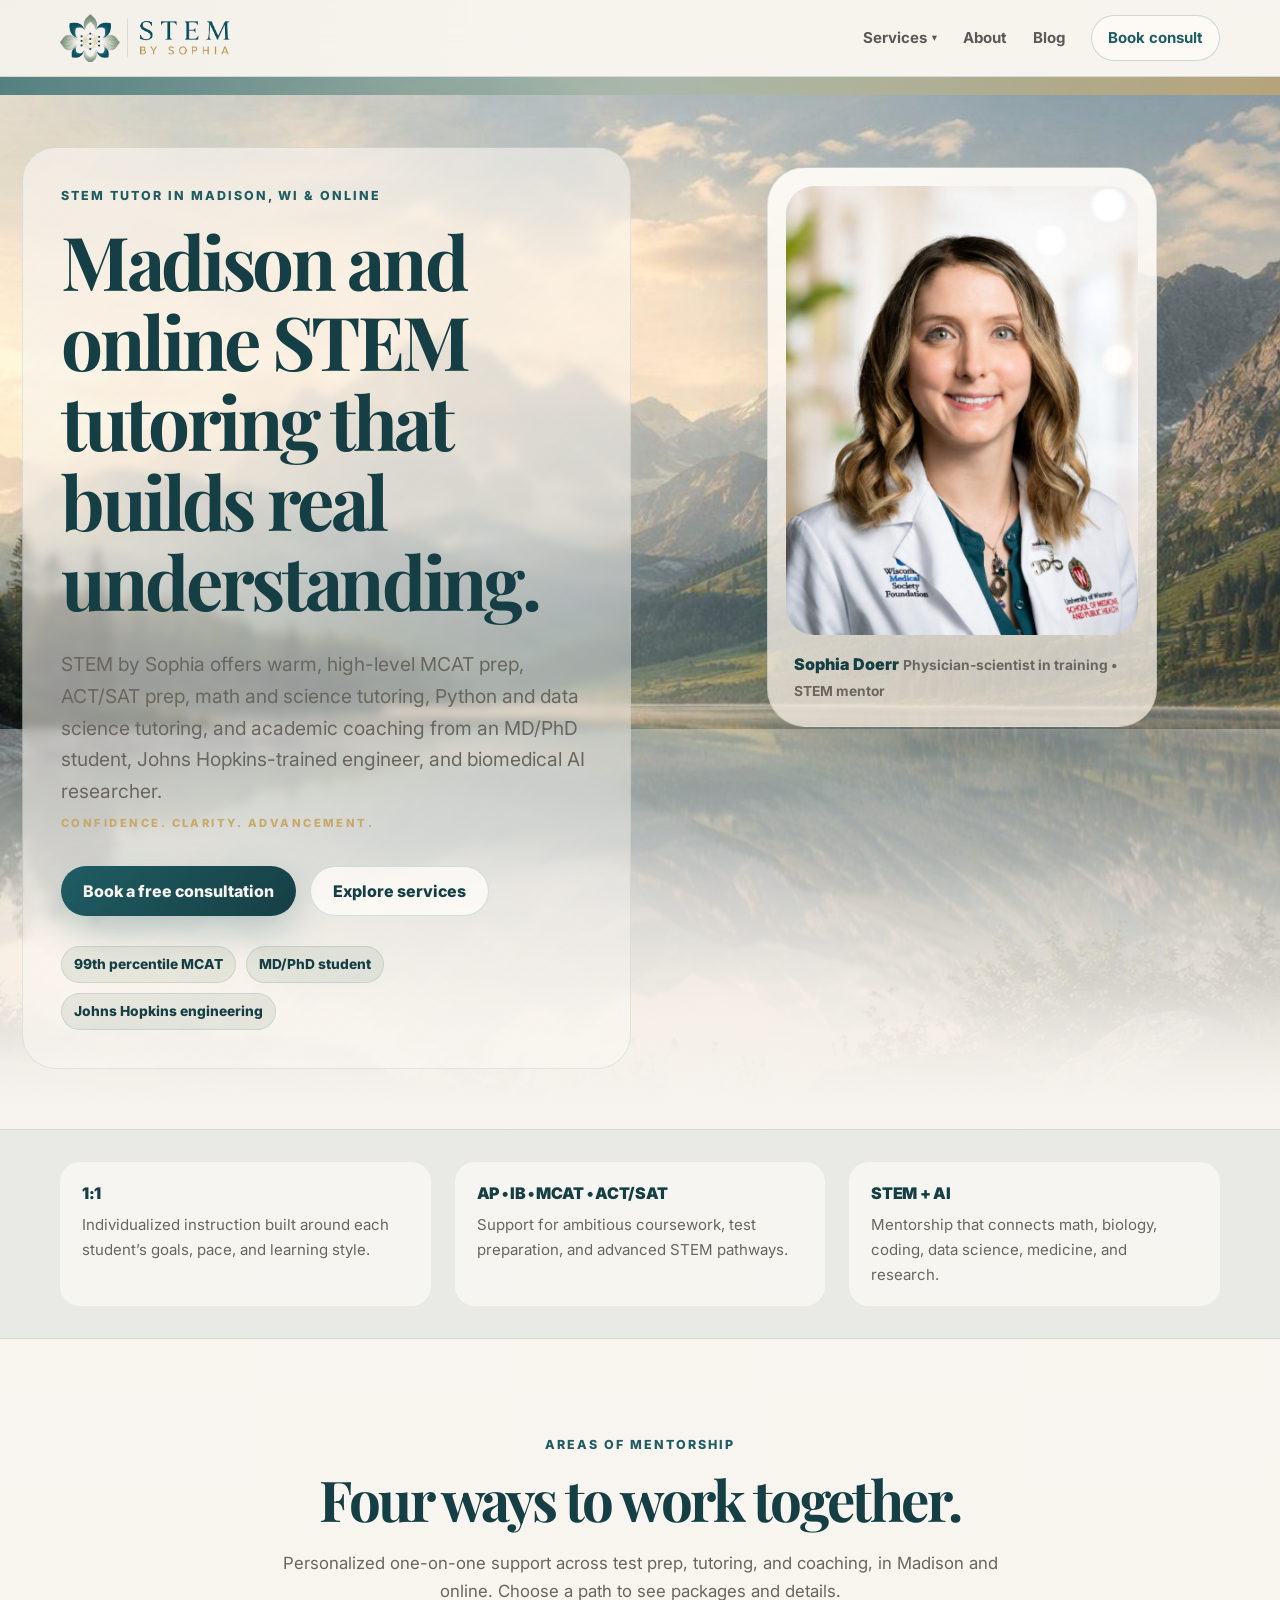
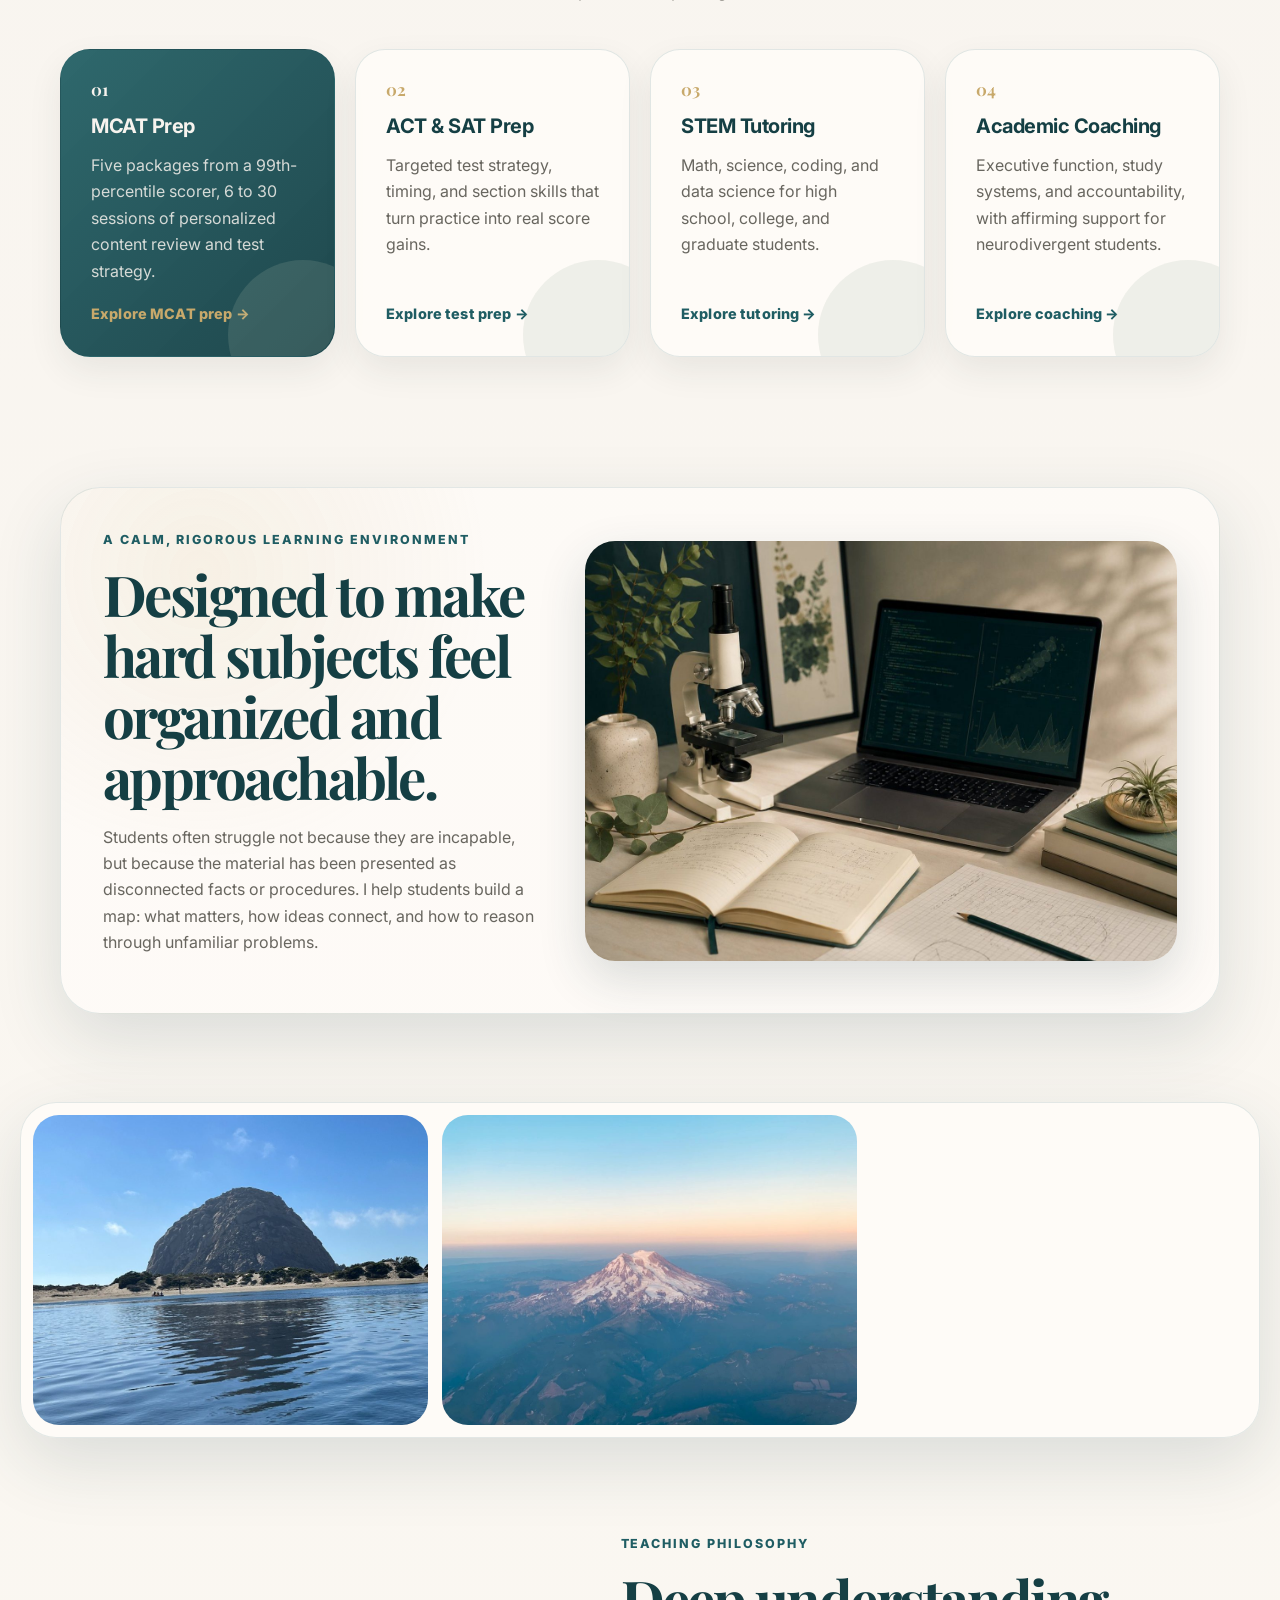
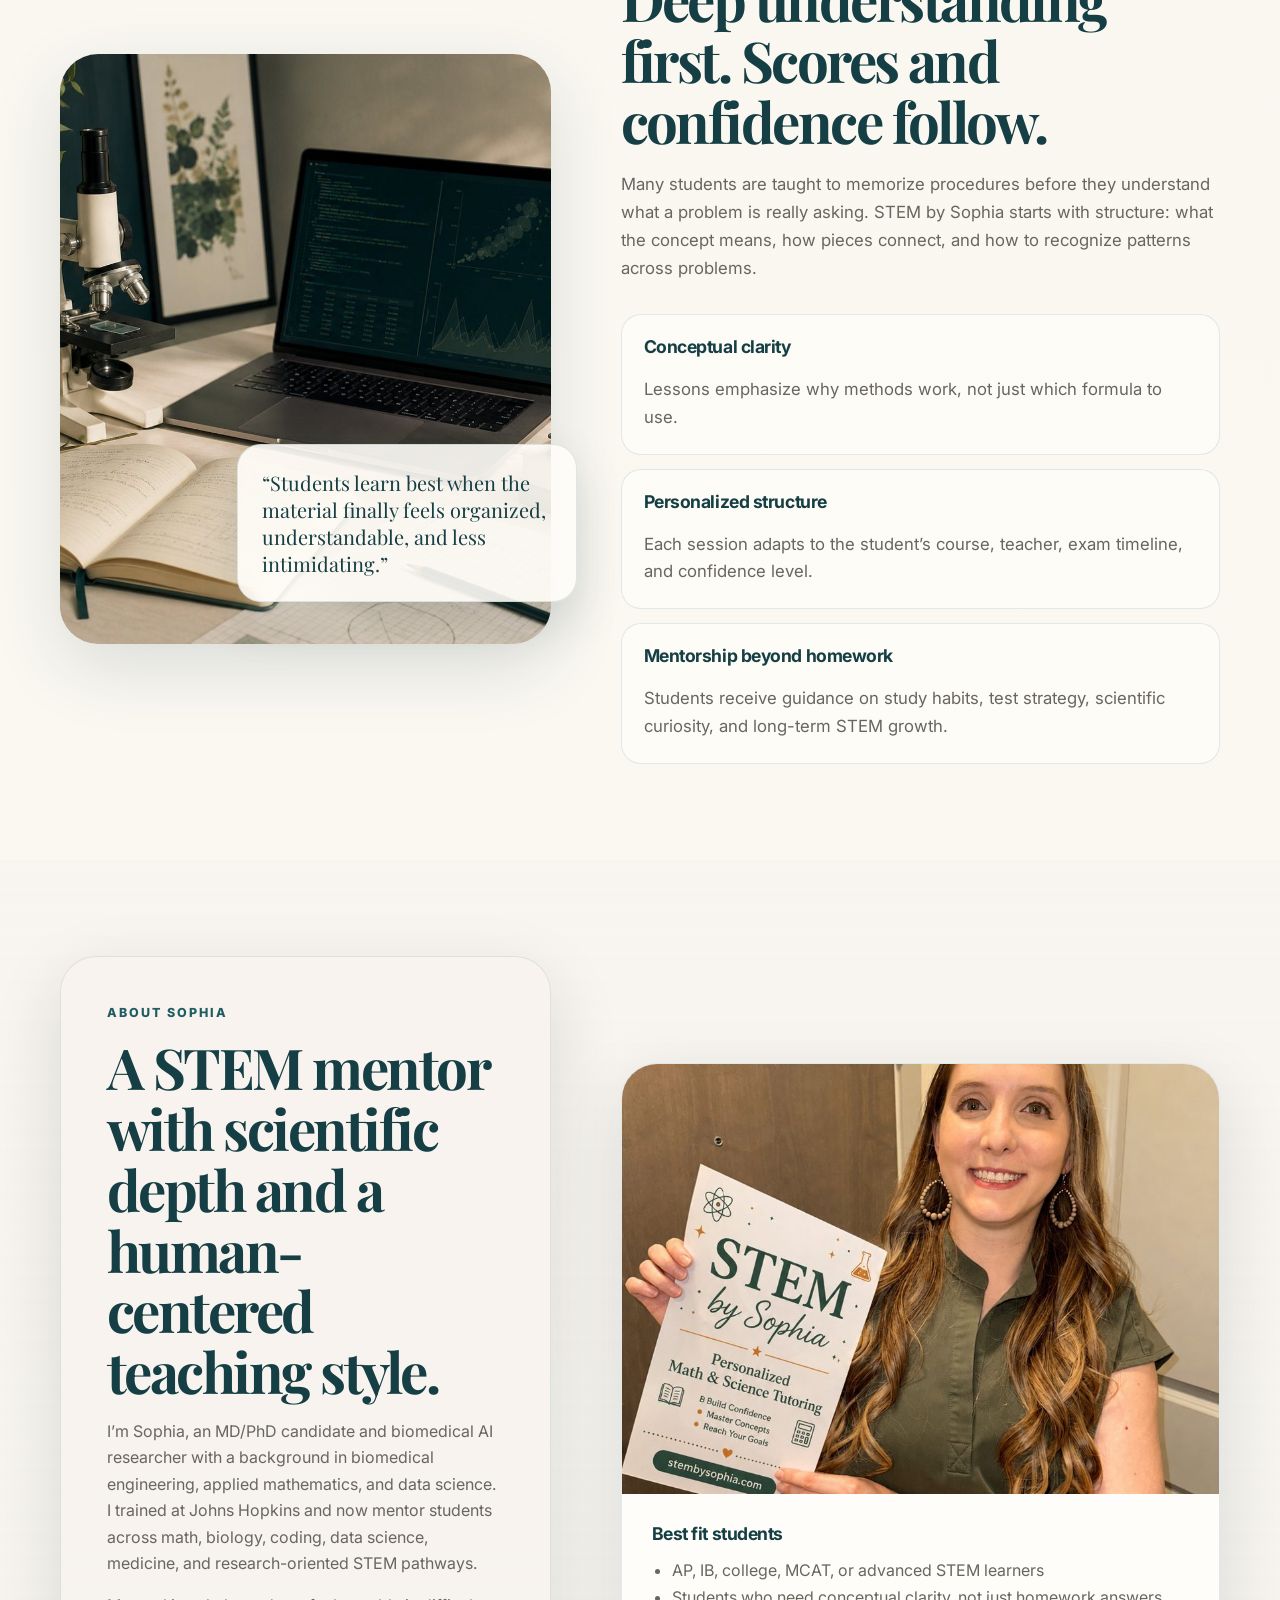
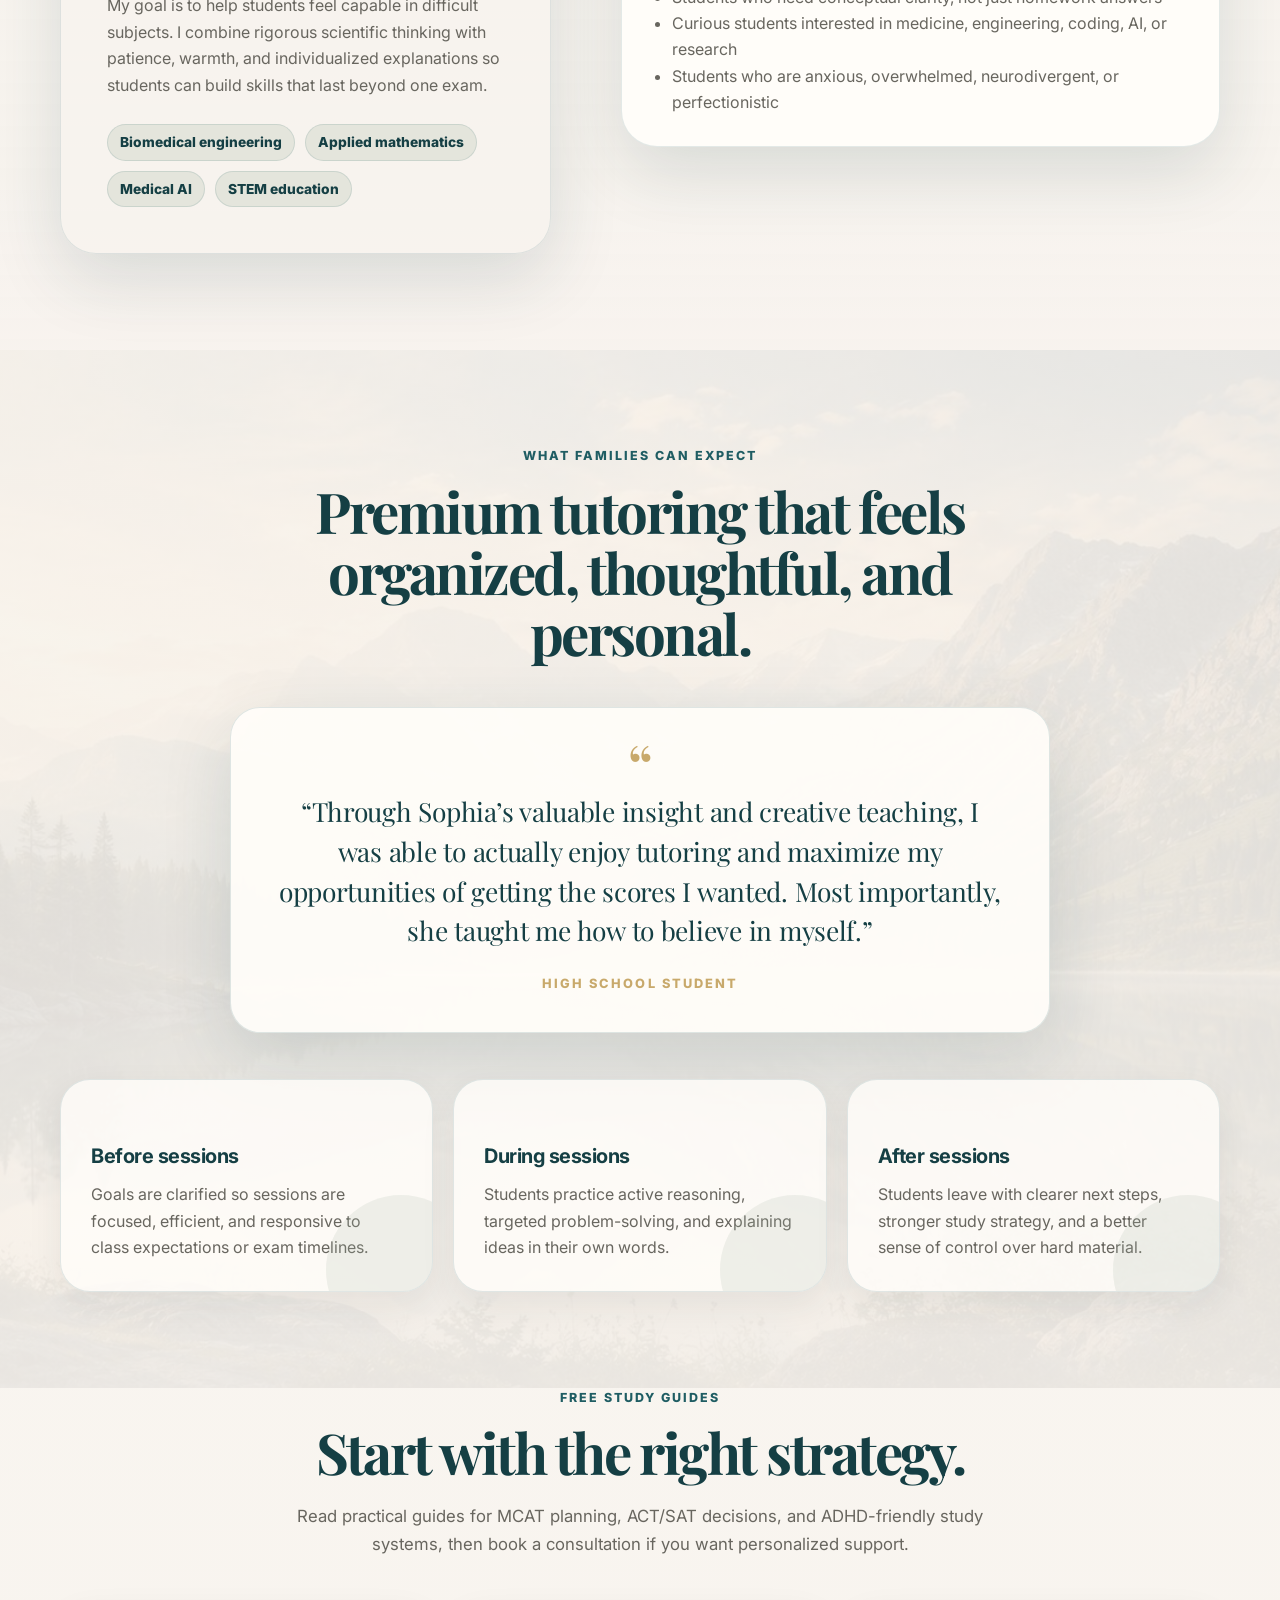
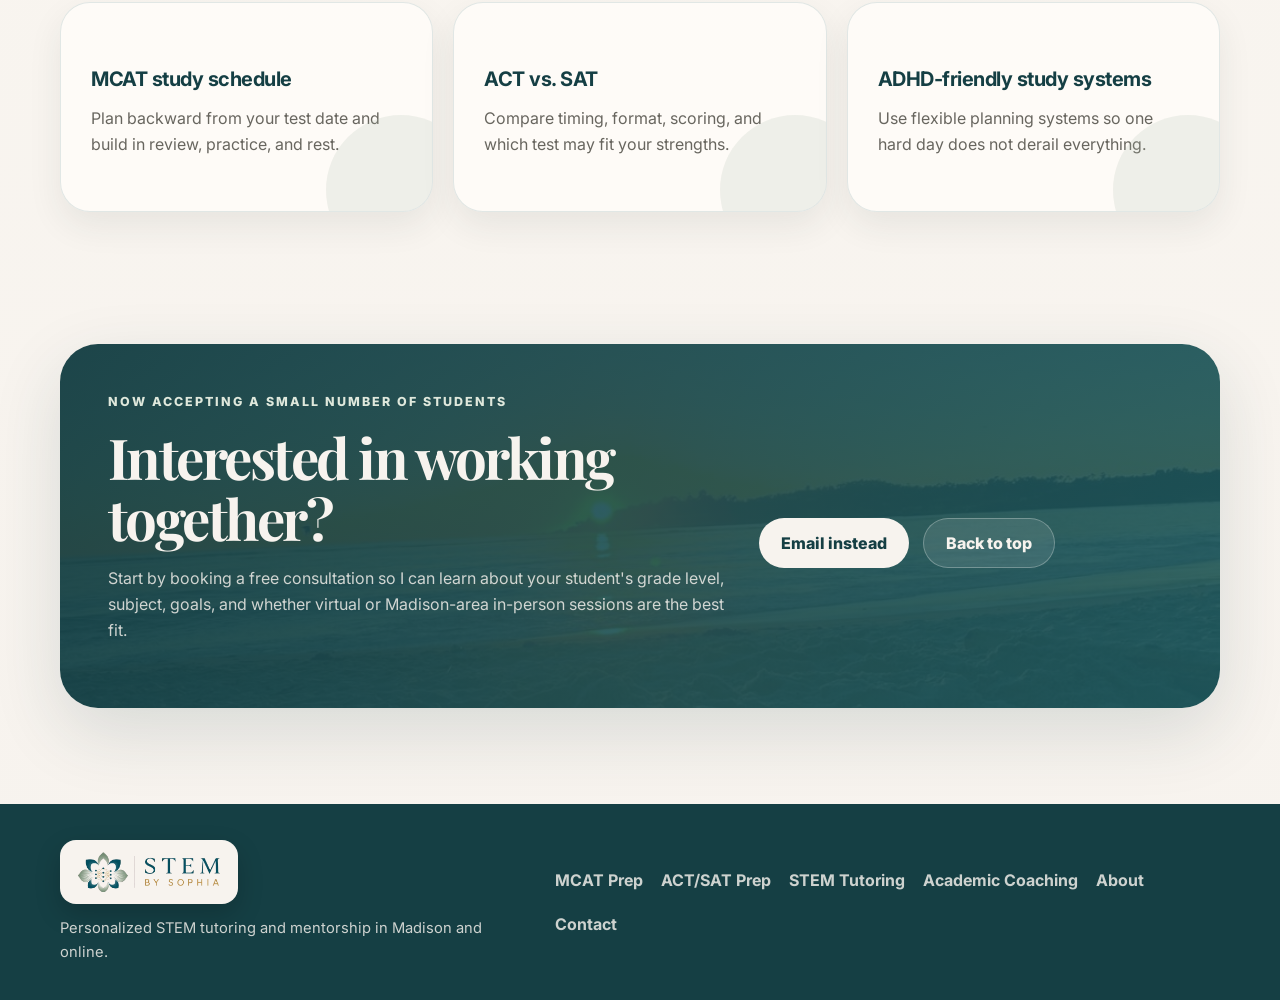
==== commit 96b774f5: "Improve SEO even more" ====
--- a/index.html
+++ b/index.html
@@ -3,16 +3,16 @@
 <head>
   <meta charset="UTF-8" />
   <meta name="viewport" content="width=device-width, initial-scale=1.0" />
-  <meta name="description" content="STEM by Sophia offers personalized MCAT prep, ACT/SAT test prep, STEM tutoring, and academic coaching in Madison and online from a 99th-percentile MCAT scorer, MD/PhD student, and biomedical AI researcher." />
-  <meta name="keywords" content="STEM tutoring Madison, MCAT tutor, ACT SAT prep, AP Biology tutor, calculus tutor, Python tutor, academic coaching, neurodivergent coaching, MD PhD tutor" />
+  <meta name="description" content="STEM tutoring in Madison, WI and online for MCAT, ACT/SAT, math, science, Python, data science, and academic coaching from an MD/PhD student and biomedical AI researcher." />
+  <meta name="keywords" content="STEM tutor Madison WI, MCAT tutor Madison, ACT tutor Madison, SAT tutor Madison, Python tutor Madison, data science tutor, academic coaching Madison, online STEM tutor, MD PhD tutor" />
   <meta name="author" content="Sophia Doerr" />
   <link rel="canonical" href="https://www.stembysophia.com/" />
-  <meta property="og:title" content="STEM by Sophia | Tutoring, MCAT Prep & Academic Coaching" />
-  <meta property="og:description" content="Confidence. Clarity. Advancement. Warm, high-level STEM mentorship from an MD/PhD student, Johns Hopkins-trained engineer, and biomedical AI researcher." />
+  <meta property="og:title" content="Madison & Online STEM Tutoring | STEM by Sophia" />
+  <meta property="og:description" content="Personalized MCAT prep, ACT/SAT prep, STEM tutoring, Python and data science tutoring, and academic coaching in Madison and online." />
   <meta property="og:type" content="website" />
   <meta property="og:url" content="https://www.stembysophia.com/" />
   <meta property="og:image" content="https://www.stembysophia.com/images/sophia-whitecoat.jpg" />
-  <title>STEM by Sophia | Tutoring, MCAT Prep &amp; Academic Coaching</title>
+  <title>Madison & Online STEM Tutoring | STEM by Sophia</title>
   <link rel="preconnect" href="https://fonts.googleapis.com">
   <link rel="preconnect" href="https://fonts.gstatic.com" crossorigin>
   <link href="https://fonts.googleapis.com/css2?family=Inter:wght@400;500;600;700;800;900&family=Playfair+Display:wght@600;700&family=Sacramento&display=swap" rel="stylesheet">
@@ -76,10 +76,10 @@
       </div>
       <div class="container hero-grid">
         <div class="hero-copy reveal">
-          <p class="eyebrow">Madison &amp; online &bull; STEM tutoring and mentorship</p>
-          <h1>Personalized STEM mentorship that builds real understanding.</h1>
+          <p class="eyebrow">STEM tutor in Madison, WI &amp; online</p>
+          <h1>Madison and online STEM tutoring that builds real understanding.</h1>
           <p class="hero-lede">
-            STEM by Sophia offers warm, high-level academic support from an MD/PhD student, Johns Hopkins-trained engineer, and biomedical AI researcher.
+            STEM by Sophia offers warm, high-level MCAT prep, ACT/SAT prep, math and science tutoring, Python and data science tutoring, and academic coaching from an MD/PhD student, Johns Hopkins-trained engineer, and biomedical AI researcher.
           </p>
           <p class="brand-tagline">Confidence. Clarity. Advancement.</p>
           <div class="hero-actions">
@@ -275,6 +275,30 @@
       </div>
     </section>
 
+    <section class="section-padding related-guides-section" style="padding-top:0;">
+      <div class="container">
+        <div class="section-heading centered reveal">
+          <p class="eyebrow">Free study guides</p>
+          <h2>Start with the right strategy.</h2>
+          <p>Read practical guides for MCAT planning, ACT/SAT decisions, and ADHD-friendly study systems, then book a consultation if you want personalized support.</p>
+        </div>
+        <div class="card-grid expectation-grid">
+          <a class="expectation-card reveal" href="blog-mcat-study-schedule.html">
+            <h3>MCAT study schedule</h3>
+            <p>Plan backward from your test date and build in review, practice, and rest.</p>
+          </a>
+          <a class="expectation-card reveal" href="blog-act-vs-sat.html">
+            <h3>ACT vs. SAT</h3>
+            <p>Compare timing, format, scoring, and which test may fit your strengths.</p>
+          </a>
+          <a class="expectation-card reveal" href="blog-adhd-study-systems.html">
+            <h3>ADHD-friendly study systems</h3>
+            <p>Use flexible planning systems so one hard day does not derail everything.</p>
+          </a>
+        </div>
+      </div>
+    </section>
+
     <section class="cta-section" id="contact">
       <div class="container cta-card reveal">
         <div>
